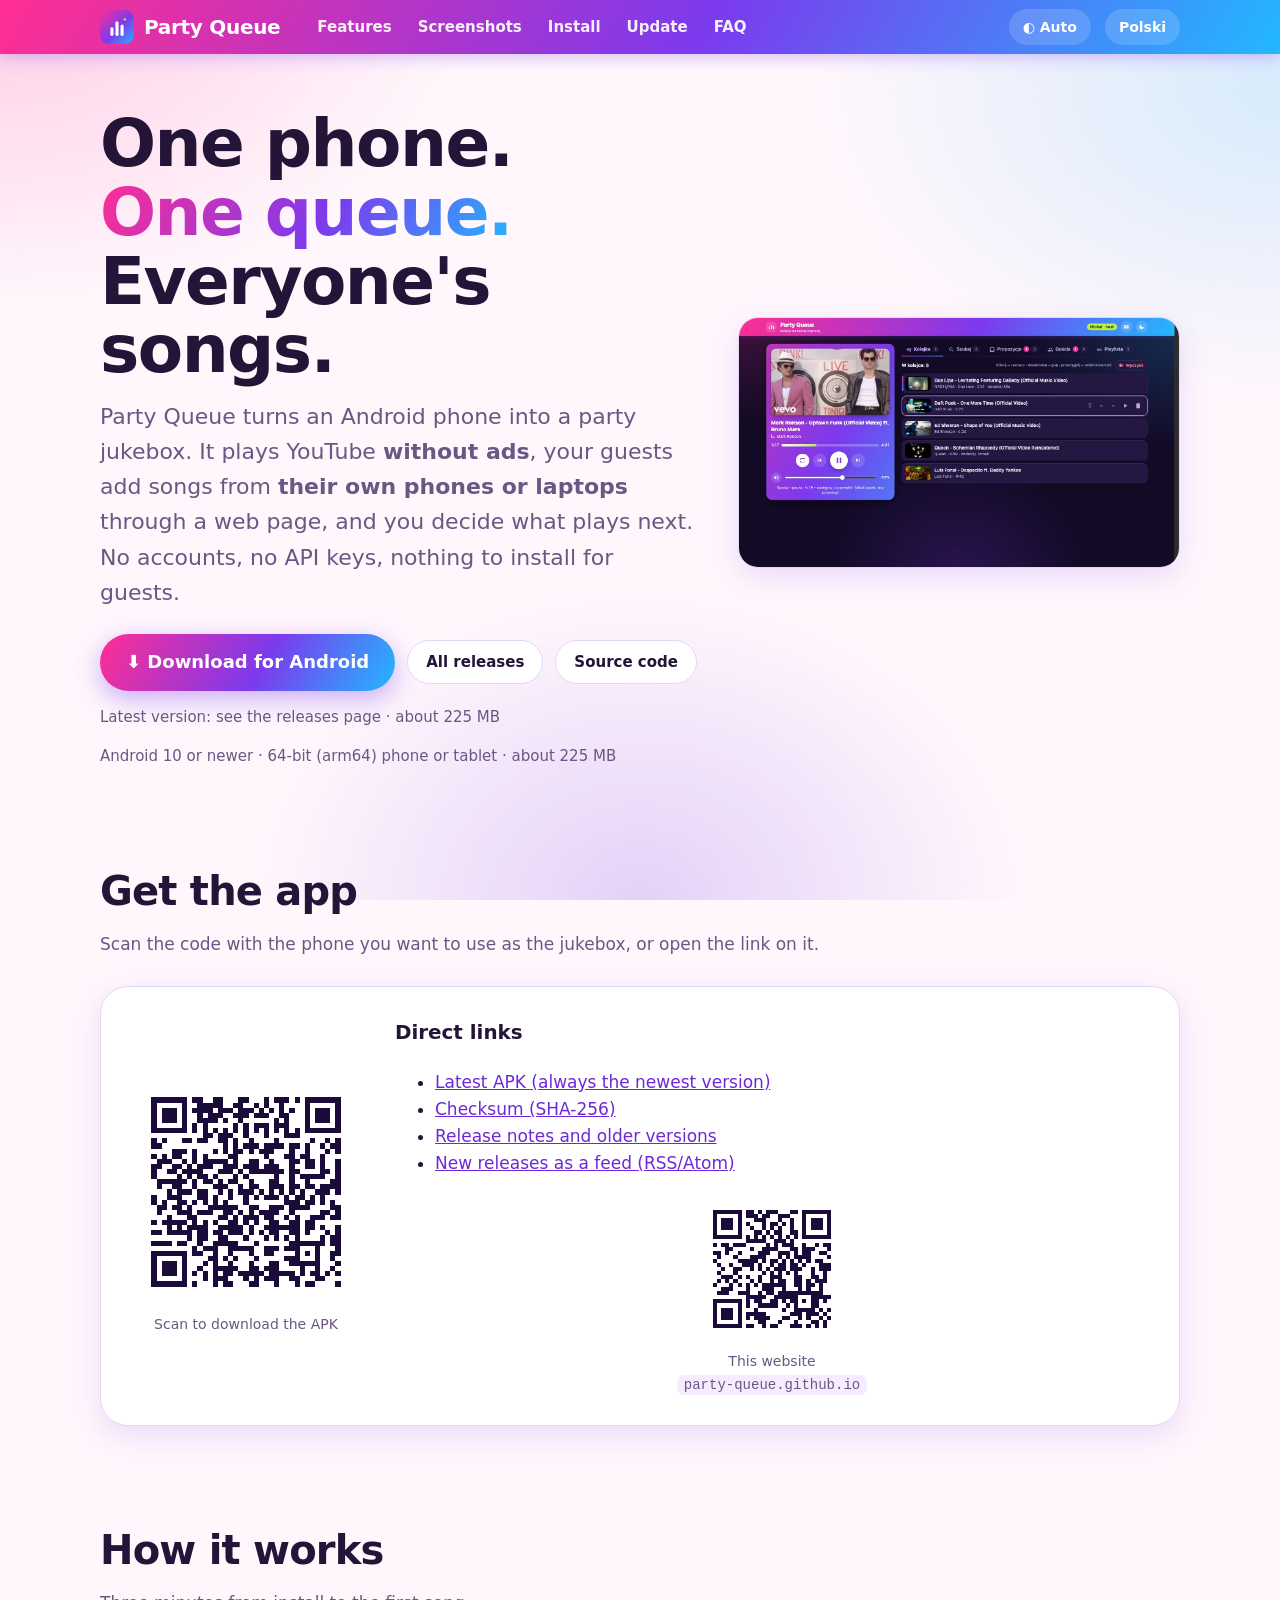
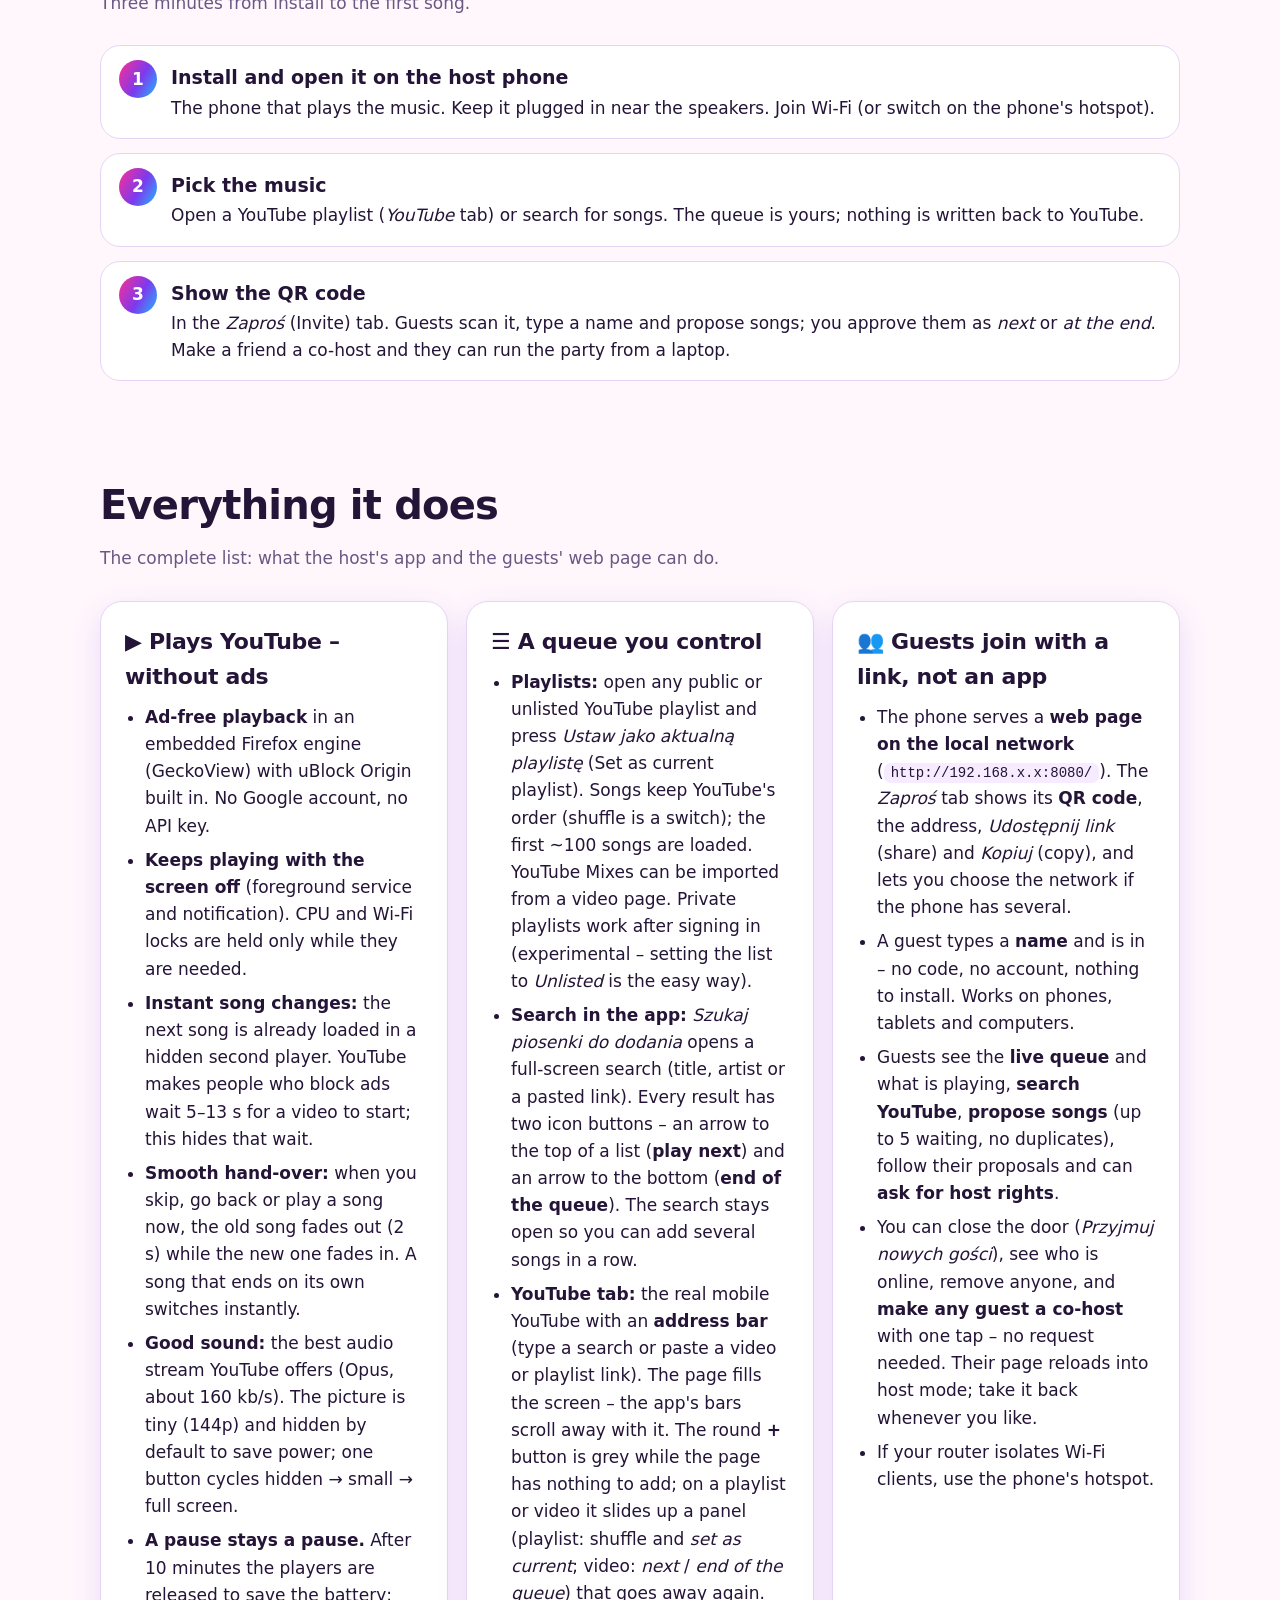
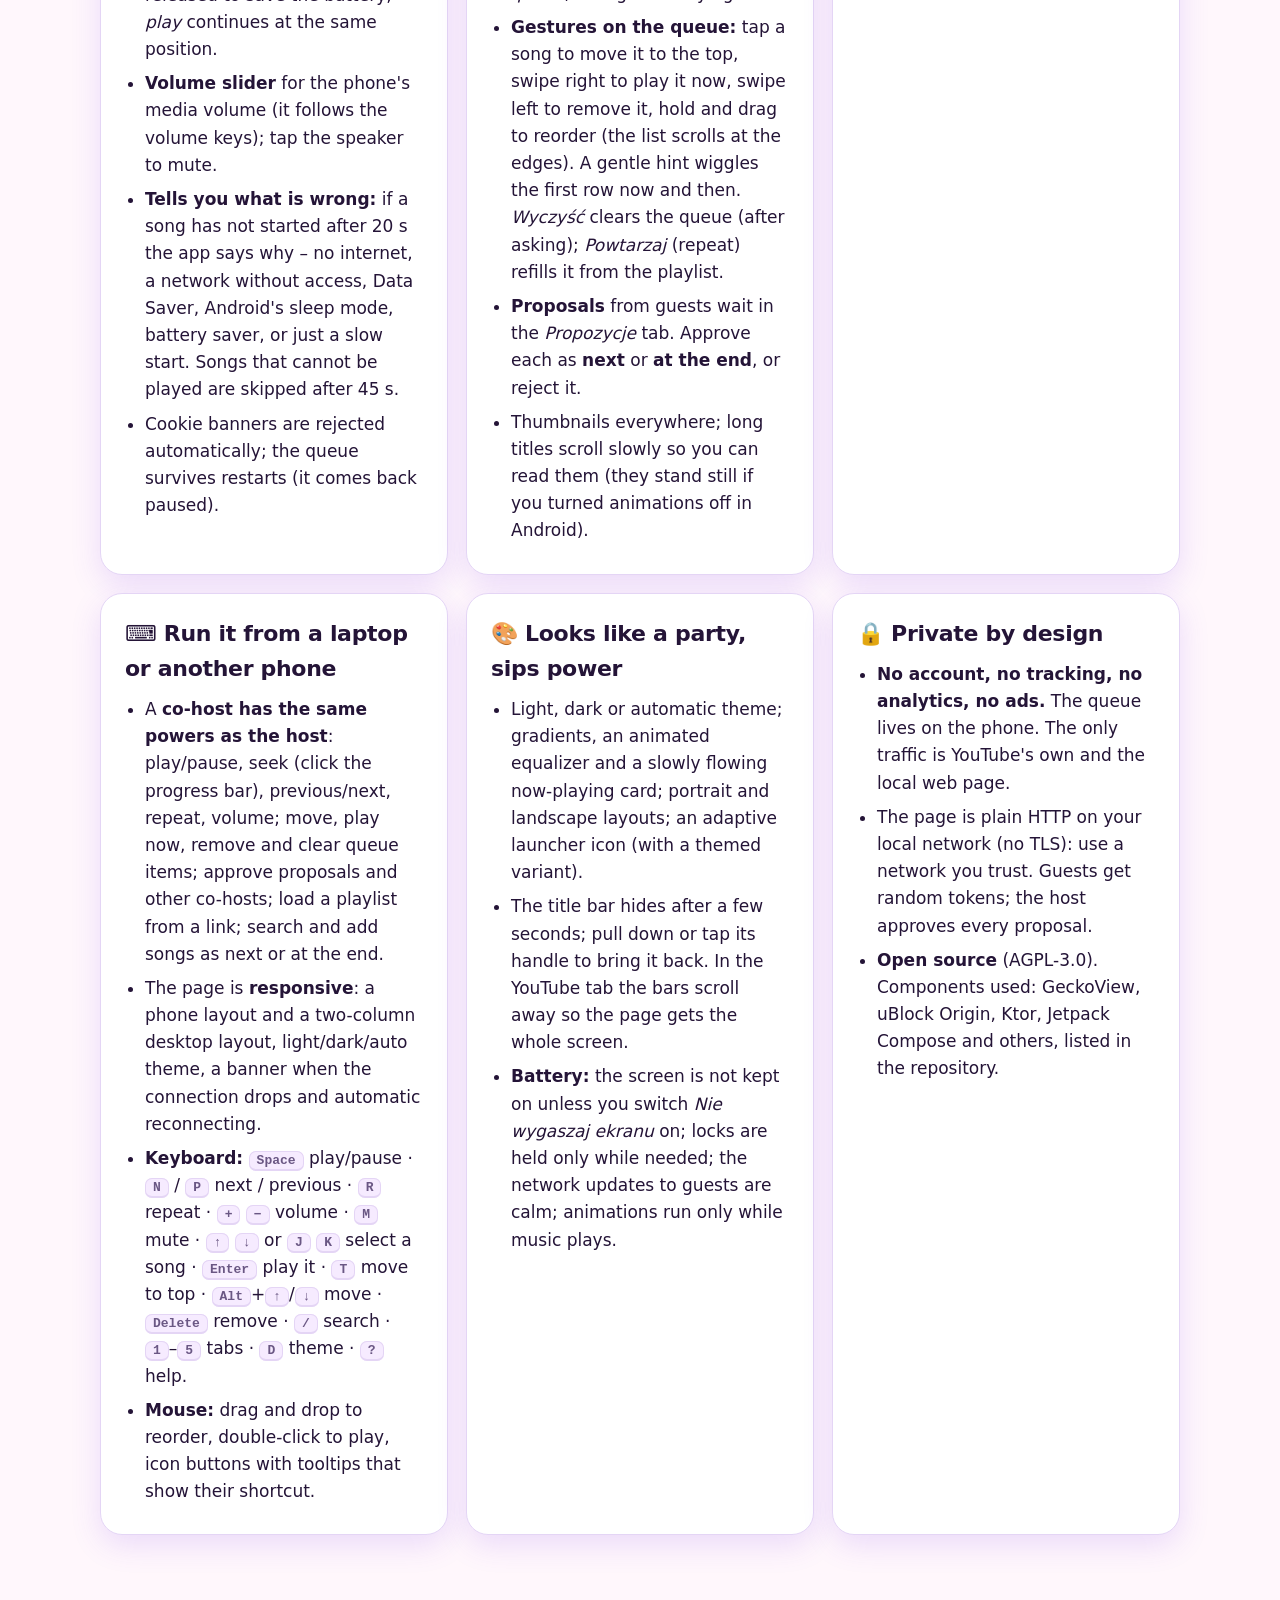
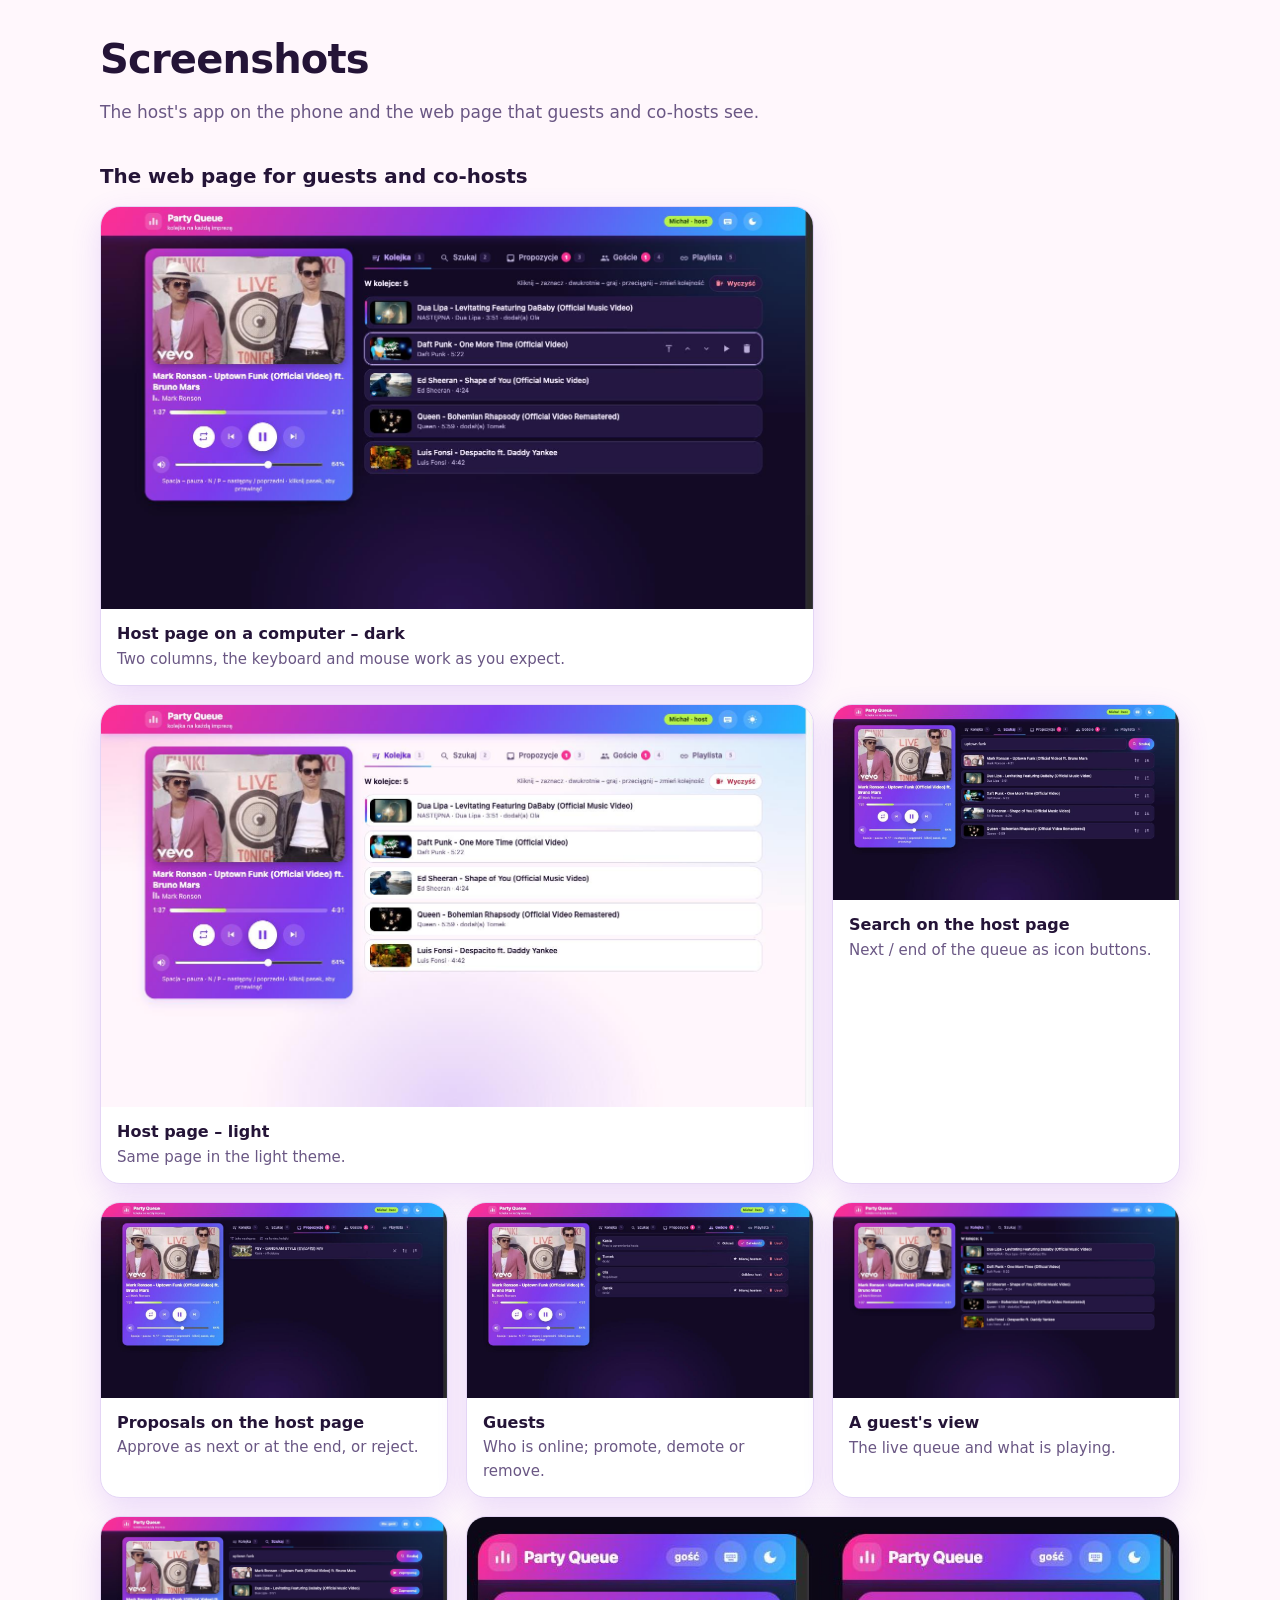
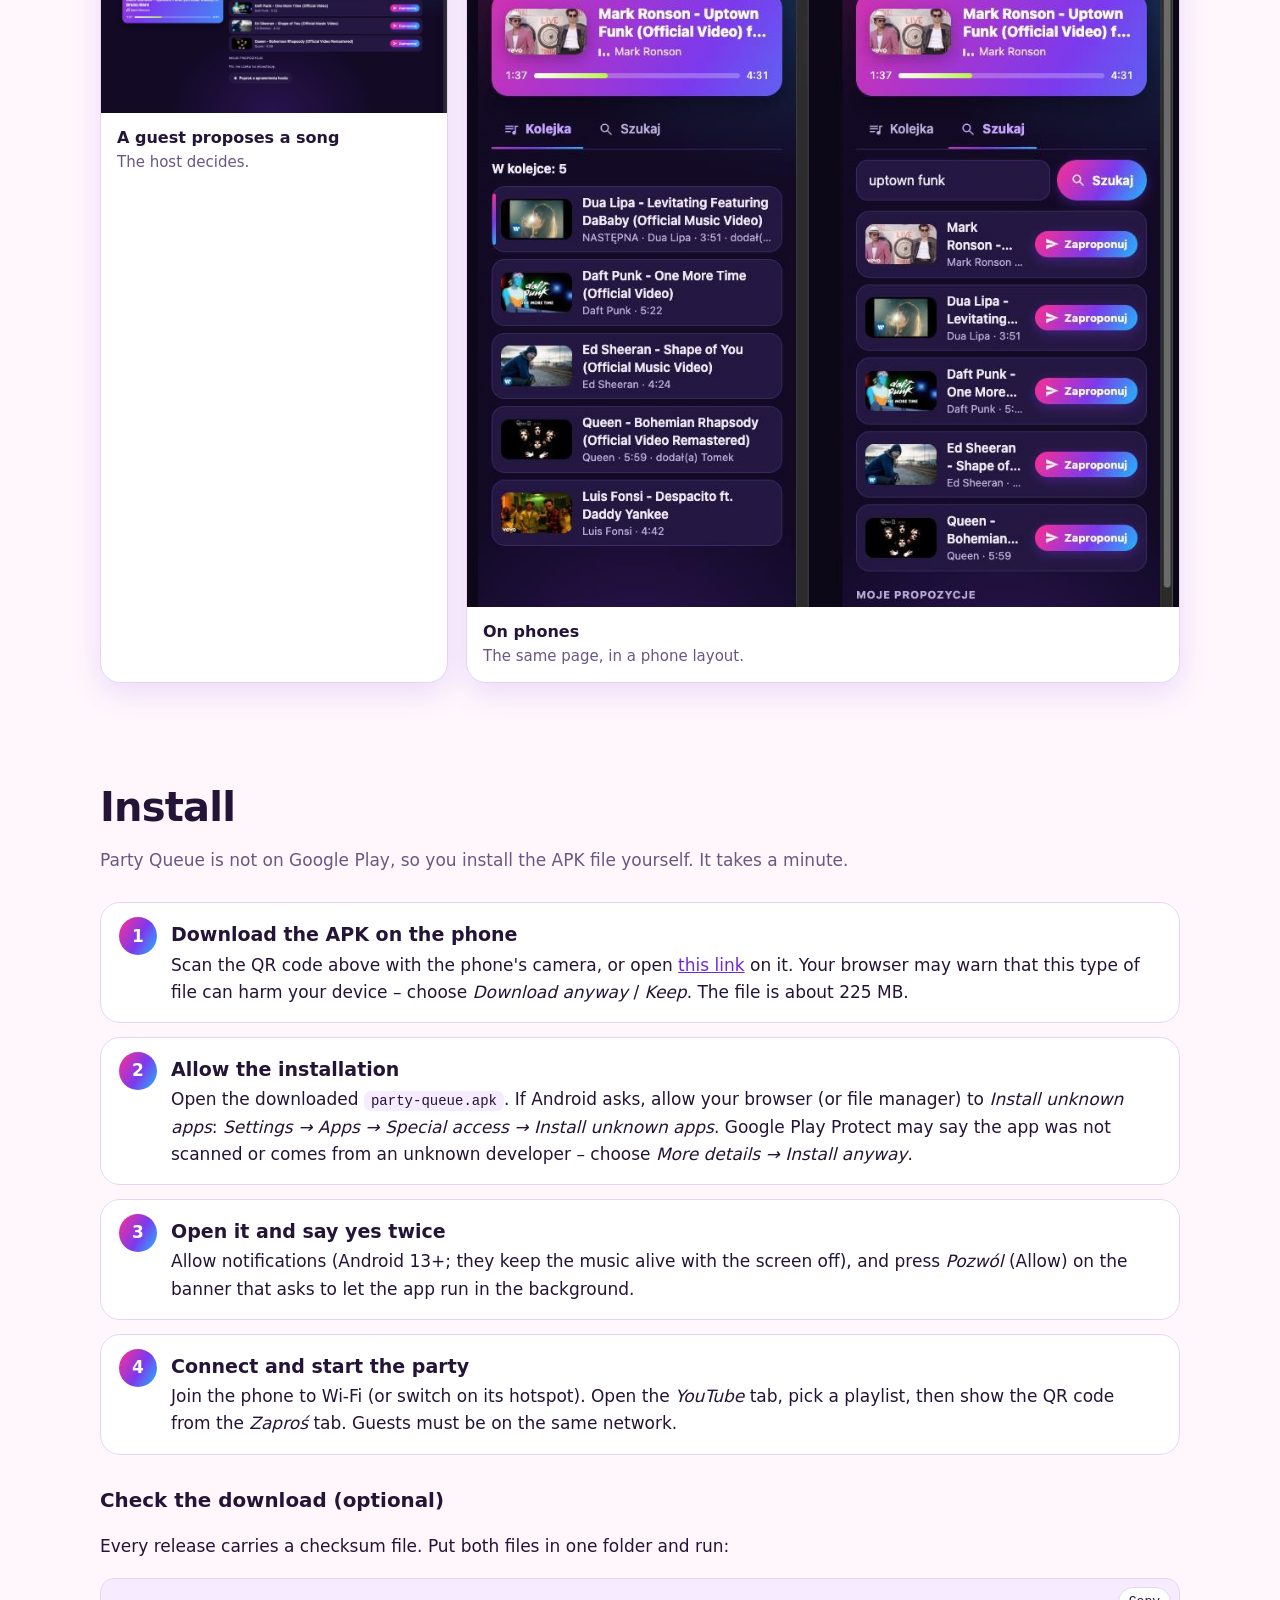
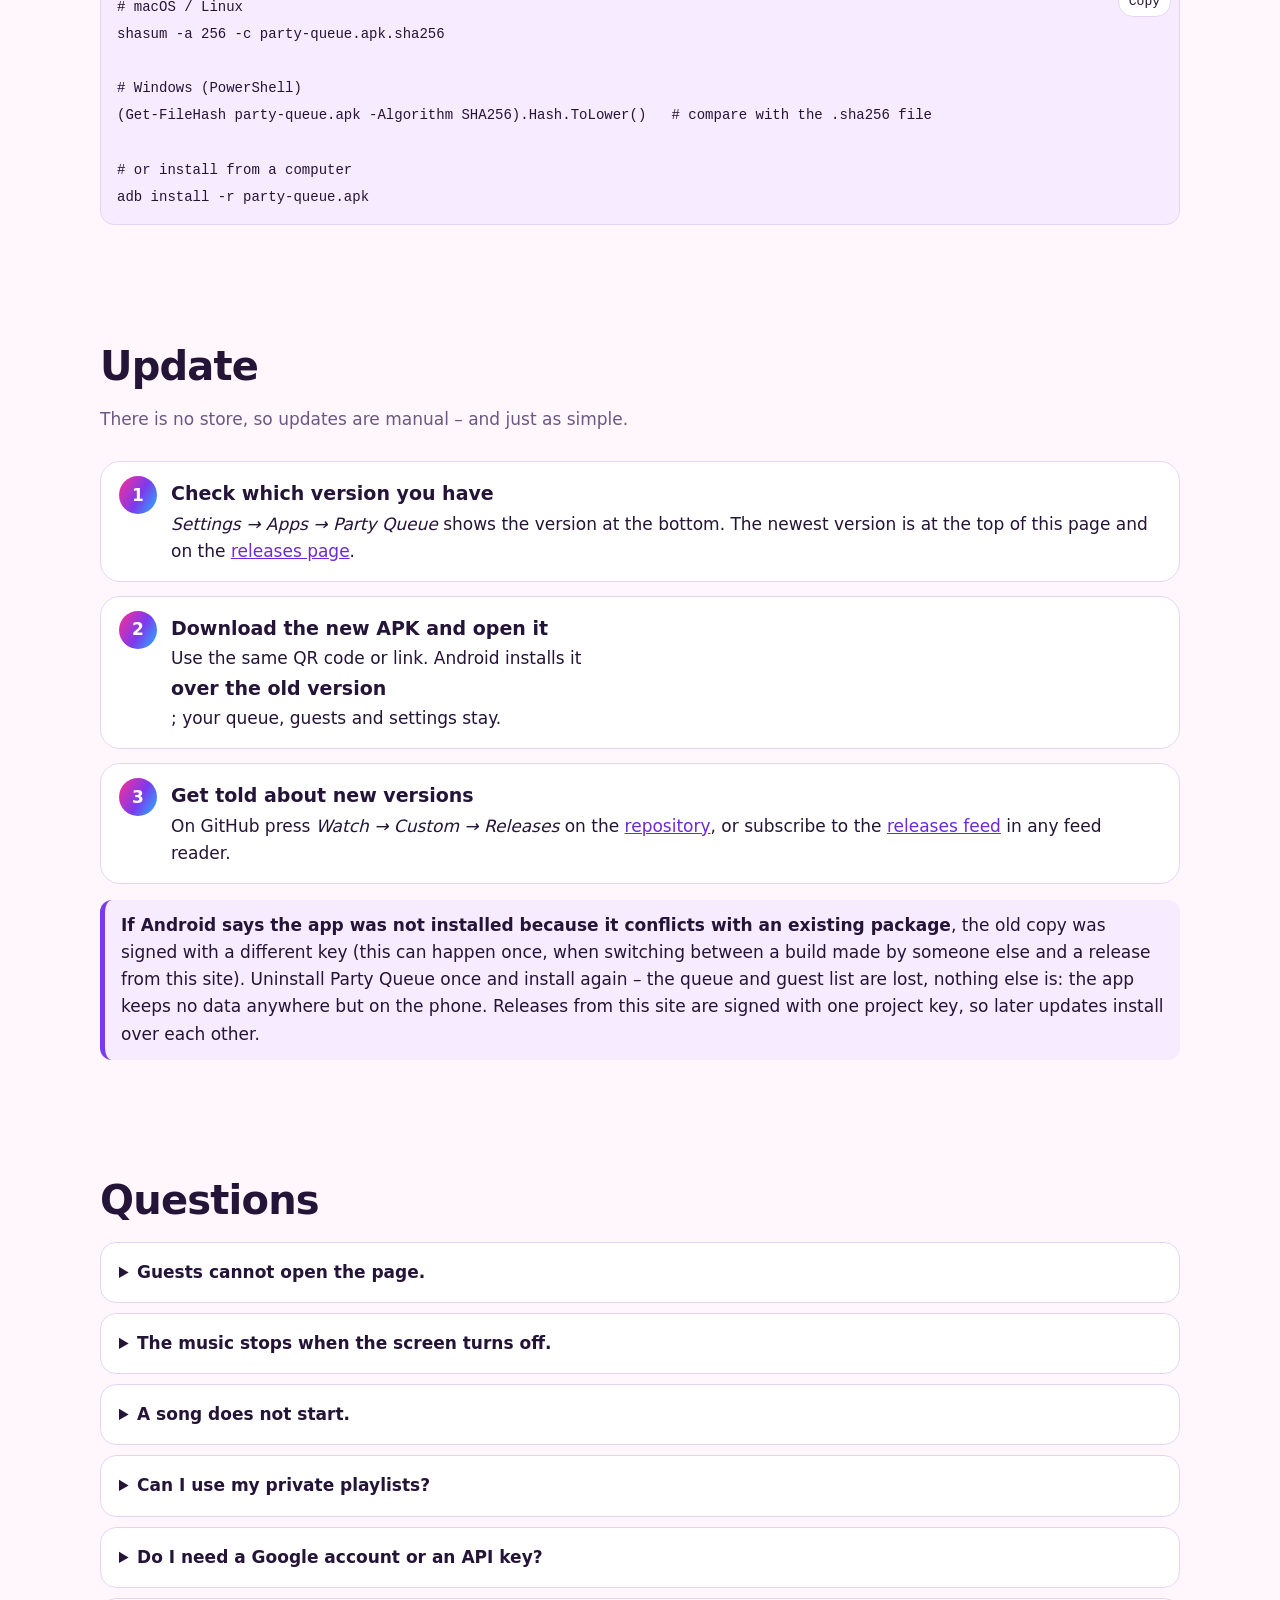
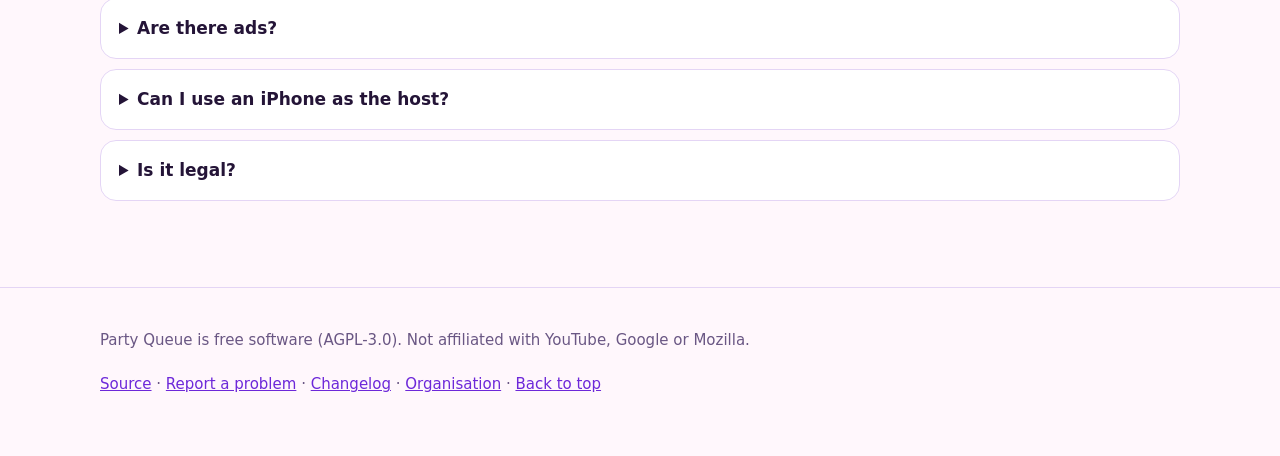
==== en/index.html @ 30164896 "Party Queue website (English and Polish)" ====
<!doctype html>
<html lang="en" data-theme="dark">
<head>
<meta charset="utf-8">
<meta name="viewport" content="width=device-width, initial-scale=1">
<title>Party Queue – a party jukebox for Android: YouTube without ads, guests add the songs</title>
<meta name="description" content="Party Queue turns an Android phone into a party jukebox: ad-free YouTube, a queue everyone can add songs to from their own phone or laptop through a web page, no accounts. Free and open source.">
<meta name="theme-color" content="#7c3aed">
<link rel="icon" type="image/svg+xml" href="../assets/img/icon.svg">
<link rel="alternate" hreflang="en" href="https://party-queue.github.io/en/">
<link rel="alternate" hreflang="pl" href="https://party-queue.github.io/pl/">
<link rel="alternate" hreflang="x-default" href="https://party-queue.github.io/">
<link rel="canonical" href="https://party-queue.github.io/en/">
<meta property="og:type" content="website">
<meta property="og:title" content="Party Queue – a party jukebox for Android: YouTube without ads, guests add the songs">
<meta property="og:description" content="Party Queue turns an Android phone into a party jukebox: ad-free YouTube, a queue everyone can add songs to from their own phone or laptop through a web page, no accounts. Free and open source.">
<meta property="og:url" content="https://party-queue.github.io/en/">
<meta property="og:locale" content="en_GB">
<meta property="og:image" content="https://party-queue.github.io/assets/img/screens/web-queue-dark.jpg">
<meta name="twitter:card" content="summary_large_image">
<link rel="stylesheet" href="../assets/style.css">
</head>
<body>
<header class="top"><div class="wrap">
  <a class="brand" href="#top"><img src="../assets/img/icon.svg" alt="" width="34" height="34">Party Queue</a>
  <nav class="main" aria-label="Menu"><a href="#features">Features</a><a href="#screens">Screenshots</a><a href="#install">Install</a><a href="#update">Update</a><a href="#faq">FAQ</a></nav>
  <span class="sp"></span>
  <button class="pillbtn" id="themeBtn" type="button" data-auto="Auto" data-light="Light" data-dark="Dark"><span aria-hidden="true">◐</span><span class="lb"> Auto</span></button>
  <a class="pillbtn" href="../pl/" hreflang="pl" lang="pl" data-lang="pl">Polski</a>
</div></header>

<main id="top">
<section class="hero"><div class="wrap grid">
  <div>
    <h1>One phone.<br><span>One queue.</span><br>Everyone's songs.</h1>
    <p class="lead">Party Queue turns an Android phone into a party jukebox. It plays YouTube <b>without ads</b>, your guests add songs from <b>their own phones or laptops</b> through a web page, and you decide what plays next. No accounts, no API keys, nothing to install for guests.</p>
    <div class="cta">
      <a class="btn primary" href="https://github.com/party-queue/party-queue/releases/latest/download/party-queue.apk">⬇ Download for Android</a>
      <a class="btn small" href="https://github.com/party-queue/party-queue/releases">All releases</a>
      <a class="btn small" href="https://github.com/party-queue/party-queue">Source code</a>
    </div>
    <p class="meta" data-latest="Latest version: {v} · {date} · {mb} MB">Latest version: see the releases page · about 225 MB</p>
    <p class="meta">Android 10 or newer · 64-bit (arm64) phone or tablet · about 225 MB</p>
  </div>
  <div><img class="shot-hero" src="../assets/img/screens/web-queue-dark.jpg" alt="Party Queue" width="1440" height="813"></div>
</div></section>

<section id="download"><div class="wrap">
  <h2>Get the app</h2><p class="sub">Scan the code with the phone you want to use as the jukebox, or open the link on it.</p>
  <div class="dl">
    <div class="qr-main"><figure><img class="qr" src="../assets/img/qr-download.svg" alt="QR code: https://github.com/party-queue/party-queue/releases/latest/download/party-queue.apk" width="230" height="230"><figcaption>Scan to download the APK</figcaption></figure></div>
    <div>
      <h3 style="margin-top:0">Direct links</h3>
      <ul><li><a href="https://github.com/party-queue/party-queue/releases/latest/download/party-queue.apk">Latest APK (always the newest version)</a></li><li><a href="https://github.com/party-queue/party-queue/releases/latest/download/party-queue.apk.sha256">Checksum (SHA-256)</a></li><li><a href="https://github.com/party-queue/party-queue/releases">Release notes and older versions</a></li><li><a href="https://github.com/party-queue/party-queue/releases.atom">New releases as a feed (RSS/Atom)</a></li></ul>
      <div class="qrs"><figure><img src="../assets/img/qr-site.svg" alt="QR code: https://party-queue.github.io/" width="150" height="150"><figcaption>This website<br><code>party-queue.github.io</code></figcaption></figure></div>
    </div>
  </div>
</div></section>

<section id="how"><div class="wrap"><h2>How it works</h2><p class="sub">Three minutes from install to the first song.</p><ol class="steps"><li><b>Install and open it on the host phone</b>The phone that plays the music. Keep it plugged in near the speakers. Join Wi-Fi (or switch on the phone's hotspot).</li><li><b>Pick the music</b>Open a YouTube playlist (<i>YouTube</i> tab) or search for songs. The queue is yours; nothing is written back to YouTube.</li><li><b>Show the QR code</b>In the <i>Zaproś</i> (Invite) tab. Guests scan it, type a name and propose songs; you approve them as <i>next</i> or <i>at the end</i>. Make a friend a co-host and they can run the party from a laptop.</li></ol></div></section>

<section id="features"><div class="wrap"><h2>Everything it does</h2><p class="sub">The complete list: what the host's app and the guests' web page can do.</p><div class="cards"><div class="card"><h3>▶ Plays YouTube – without ads</h3><ul><li><b>Ad-free playback</b> in an embedded Firefox engine (GeckoView) with uBlock Origin built in. No Google account, no API key.</li><li><b>Keeps playing with the screen off</b> (foreground service and notification). CPU and Wi-Fi locks are held only while they are needed.</li><li><b>Instant song changes:</b> the next song is already loaded in a hidden second player. YouTube makes people who block ads wait 5–13 s for a video to start; this hides that wait.</li><li><b>Smooth hand-over:</b> when you skip, go back or play a song now, the old song fades out (2 s) while the new one fades in. A song that ends on its own switches instantly.</li><li><b>Good sound:</b> the best audio stream YouTube offers (Opus, about 160 kb/s). The picture is tiny (144p) and hidden by default to save power; one button cycles hidden → small → full screen.</li><li><b>A pause stays a pause.</b> After 10 minutes the players are released to save the battery; <i>play</i> continues at the same position.</li><li><b>Volume slider</b> for the phone's media volume (it follows the volume keys); tap the speaker to mute.</li><li><b>Tells you what is wrong:</b> if a song has not started after 20 s the app says why – no internet, a network without access, Data Saver, Android's sleep mode, battery saver, or just a slow start. Songs that cannot be played are skipped after 45 s.</li><li>Cookie banners are rejected automatically; the queue survives restarts (it comes back paused).</li></ul></div><div class="card"><h3>☰ A queue you control</h3><ul><li><b>Playlists:</b> open any public or unlisted YouTube playlist and press <i>Ustaw jako aktualną playlistę</i> (Set as current playlist). Songs keep YouTube's order (shuffle is a switch); the first ~100 songs are loaded. YouTube Mixes can be imported from a video page. Private playlists work after signing in (experimental – setting the list to <i>Unlisted</i> is the easy way).</li><li><b>Search in the app:</b> <i>Szukaj piosenki do dodania</i> opens a full-screen search (title, artist or a pasted link). Every result has two icon buttons – an arrow to the top of a list (<b>play next</b>) and an arrow to the bottom (<b>end of the queue</b>). The search stays open so you can add several songs in a row.</li><li><b>YouTube tab:</b> the real mobile YouTube with an <b>address bar</b> (type a search or paste a video or playlist link). The page fills the screen – the app's bars scroll away with it. The round <b>+</b> button is grey while the page has nothing to add; on a playlist or video it slides up a panel (playlist: shuffle and <i>set as current</i>; video: <i>next</i> / <i>end of the queue</i>) that goes away again.</li><li><b>Gestures on the queue:</b> tap a song to move it to the top, swipe right to play it now, swipe left to remove it, hold and drag to reorder (the list scrolls at the edges). A gentle hint wiggles the first row now and then. <i>Wyczyść</i> clears the queue (after asking); <i>Powtarzaj</i> (repeat) refills it from the playlist.</li><li><b>Proposals</b> from guests wait in the <i>Propozycje</i> tab. Approve each as <b>next</b> or <b>at the end</b>, or reject it.</li><li>Thumbnails everywhere; long titles scroll slowly so you can read them (they stand still if you turned animations off in Android).</li></ul></div><div class="card"><h3>👥 Guests join with a link, not an app</h3><ul><li>The phone serves a <b>web page on the local network</b> (<code>http://192.168.x.x:8080/</code>). The <i>Zaproś</i> tab shows its <b>QR code</b>, the address, <i>Udostępnij link</i> (share) and <i>Kopiuj</i> (copy), and lets you choose the network if the phone has several.</li><li>A guest types a <b>name</b> and is in – no code, no account, nothing to install. Works on phones, tablets and computers.</li><li>Guests see the <b>live queue</b> and what is playing, <b>search YouTube</b>, <b>propose songs</b> (up to 5 waiting, no duplicates), follow their proposals and can <b>ask for host rights</b>.</li><li>You can close the door (<i>Przyjmuj nowych gości</i>), see who is online, remove anyone, and <b>make any guest a co-host</b> with one tap – no request needed. Their page reloads into host mode; take it back whenever you like.</li><li>If your router isolates Wi-Fi clients, use the phone's hotspot.</li></ul></div><div class="card"><h3>⌨ Run it from a laptop or another phone</h3><ul><li>A <b>co-host has the same powers as the host</b>: play/pause, seek (click the progress bar), previous/next, repeat, volume; move, play now, remove and clear queue items; approve proposals and other co-hosts; load a playlist from a link; search and add songs as next or at the end.</li><li>The page is <b>responsive</b>: a phone layout and a two-column desktop layout, light/dark/auto theme, a banner when the connection drops and automatic reconnecting.</li><li><b>Keyboard:</b> <kbd>Space</kbd> play/pause · <kbd>N</kbd> / <kbd>P</kbd> next / previous · <kbd>R</kbd> repeat · <kbd>+</kbd> <kbd>−</kbd> volume · <kbd>M</kbd> mute · <kbd>↑</kbd> <kbd>↓</kbd> or <kbd>J</kbd> <kbd>K</kbd> select a song · <kbd>Enter</kbd> play it · <kbd>T</kbd> move to top · <kbd>Alt</kbd>+<kbd>↑</kbd>/<kbd>↓</kbd> move · <kbd>Delete</kbd> remove · <kbd>/</kbd> search · <kbd>1</kbd>–<kbd>5</kbd> tabs · <kbd>D</kbd> theme · <kbd>?</kbd> help.</li><li><b>Mouse:</b> drag and drop to reorder, double-click to play, icon buttons with tooltips that show their shortcut.</li></ul></div><div class="card"><h3>🎨 Looks like a party, sips power</h3><ul><li>Light, dark or automatic theme; gradients, an animated equalizer and a slowly flowing now-playing card; portrait and landscape layouts; an adaptive launcher icon (with a themed variant).</li><li>The title bar hides after a few seconds; pull down or tap its handle to bring it back. In the YouTube tab the bars scroll away so the page gets the whole screen.</li><li><b>Battery:</b> the screen is not kept on unless you switch <i>Nie wygaszaj ekranu</i> on; locks are held only while needed; the network updates to guests are calm; animations run only while music plays.</li></ul></div><div class="card"><h3>🔒 Private by design</h3><ul><li><b>No account, no tracking, no analytics, no ads.</b> The queue lives on the phone. The only traffic is YouTube's own and the local web page.</li><li>The page is plain HTTP on your local network (no TLS): use a network you trust. Guests get random tokens; the host approves every proposal.</li><li><b>Open source</b> (AGPL-3.0). Components used: GeckoView, uBlock Origin, Ktor, Jetpack Compose and others, listed in the repository.</li></ul></div></div></div></section>

<section id="screens"><div class="wrap"><h2>Screenshots</h2><p class="sub">The host's app on the phone and the web page that guests and co-hosts see.</p><h3 style="margin:34px 0 14px">The web page for guests and co-hosts</h3><div class="gallery"><figure class="wide"><a href="../assets/img/screens/web-queue-dark.jpg"><img loading="lazy" src="../assets/img/screens/web-queue-dark.jpg" alt="Host page on a computer – dark"></a><figcaption><b>Host page on a computer – dark</b>Two columns, the keyboard and mouse work as you expect.</figcaption></figure><figure class="wide"><a href="../assets/img/screens/web-queue-light.jpg"><img loading="lazy" src="../assets/img/screens/web-queue-light.jpg" alt="Host page – light"></a><figcaption><b>Host page – light</b>Same page in the light theme.</figcaption></figure><figure class=""><a href="../assets/img/screens/web-search.jpg"><img loading="lazy" src="../assets/img/screens/web-search.jpg" alt="Search on the host page"></a><figcaption><b>Search on the host page</b>Next / end of the queue as icon buttons.</figcaption></figure><figure class=""><a href="../assets/img/screens/web-proposals.jpg"><img loading="lazy" src="../assets/img/screens/web-proposals.jpg" alt="Proposals on the host page"></a><figcaption><b>Proposals on the host page</b>Approve as next or at the end, or reject.</figcaption></figure><figure class=""><a href="../assets/img/screens/web-guests.jpg"><img loading="lazy" src="../assets/img/screens/web-guests.jpg" alt="Guests"></a><figcaption><b>Guests</b>Who is online; promote, demote or remove.</figcaption></figure><figure class=""><a href="../assets/img/screens/web-guest-queue.jpg"><img loading="lazy" src="../assets/img/screens/web-guest-queue.jpg" alt="A guest&#x27;s view"></a><figcaption><b>A guest&#x27;s view</b>The live queue and what is playing.</figcaption></figure><figure class=""><a href="../assets/img/screens/web-guest-search.jpg"><img loading="lazy" src="../assets/img/screens/web-guest-search.jpg" alt="A guest proposes a song"></a><figcaption><b>A guest proposes a song</b>The host decides.</figcaption></figure><figure class="wide"><a href="../assets/img/screens/web-mobile.jpg"><img loading="lazy" src="../assets/img/screens/web-mobile.jpg" alt="On phones"></a><figcaption><b>On phones</b>The same page, in a phone layout.</figcaption></figure></div></div></section>

<section id="install"><div class="wrap"><h2>Install</h2><p class="sub">Party Queue is not on Google Play, so you install the APK file yourself. It takes a minute.</p><ol class="steps"><li><b>Download the APK on the phone</b>Scan the QR code above with the phone's camera, or open <a href="https://github.com/party-queue/party-queue/releases/latest/download/party-queue.apk">this link</a> on it. Your browser may warn that this type of file can harm your device – choose <i>Download anyway</i> / <i>Keep</i>. The file is about 225 MB.</li><li><b>Allow the installation</b>Open the downloaded <code>party-queue.apk</code>. If Android asks, allow your browser (or file manager) to <i>Install unknown apps</i>: <i>Settings → Apps → Special access → Install unknown apps</i>. Google Play Protect may say the app was not scanned or comes from an unknown developer – choose <i>More details → Install anyway</i>.</li><li><b>Open it and say yes twice</b>Allow notifications (Android 13+; they keep the music alive with the screen off), and press <i>Pozwól</i> (Allow) on the banner that asks to let the app run in the background.</li><li><b>Connect and start the party</b>Join the phone to Wi-Fi (or switch on its hotspot). Open the <i>YouTube</i> tab, pick a playlist, then show the QR code from the <i>Zaproś</i> tab. Guests must be on the same network.</li></ol>
  <h3 style="margin:30px 0 8px">Check the download (optional)</h3><p>Every release carries a checksum file. Put both files in one folder and run:</p><pre><code># macOS / Linux
shasum -a 256 -c party-queue.apk.sha256

# Windows (PowerShell)
(Get-FileHash party-queue.apk -Algorithm SHA256).Hash.ToLower()   # compare with the .sha256 file

# or install from a computer
adb install -r party-queue.apk</code></pre>
</div></section>

<section id="update"><div class="wrap"><h2>Update</h2><p class="sub">There is no store, so updates are manual – and just as simple.</p><ol class="steps"><li><b>Check which version you have</b><i>Settings → Apps → Party Queue</i> shows the version at the bottom. The newest version is at the top of this page and on the <a href="https://github.com/party-queue/party-queue/releases">releases page</a>.</li><li><b>Download the new APK and open it</b>Use the same QR code or link. Android installs it <b>over the old version</b>; your queue, guests and settings stay.</li><li><b>Get told about new versions</b>On GitHub press <i>Watch → Custom → Releases</i> on the <a href="https://github.com/party-queue/party-queue">repository</a>, or subscribe to the <a href="https://github.com/party-queue/party-queue/releases.atom">releases feed</a> in any feed reader.</li></ol><div class="note"><b>If Android says the app was not installed because it conflicts with an existing package</b>, the old copy was signed with a different key (this can happen once, when switching between a build made by someone else and a release from this site). Uninstall Party Queue once and install again – the queue and guest list are lost, nothing else is: the app keeps no data anywhere but on the phone. Releases from this site are signed with one project key, so later updates install over each other.</div></div></section>

<section id="faq"><div class="wrap"><h2>Questions</h2><details><summary>Guests cannot open the page.</summary><p>Check that they are on the same Wi-Fi as the host phone, and use the address shown in the <i>Zaproś</i> tab – the phone's address can change after it reconnects. Some routers and guest networks isolate devices from each other; switch on the host phone's hotspot and join it instead.</p></details><details><summary>The music stops when the screen turns off.</summary><p>Allow notifications and press <i>Pozwól</i> on the banner (battery optimisation off for the app). On some phones also set the app to <i>Unrestricted</i> battery use in the system settings.</p></details><details><summary>A song does not start.</summary><p>Wait 20 seconds: the app then shows why under the player (no internet, Data Saver, sleep mode…). YouTube itself sometimes delays the start of a video; songs that cannot be played are skipped after 45 seconds.</p></details><details><summary>Can I use my private playlists?</summary><p>Public and unlisted playlists work without signing in. For a private one, sign in on the <i>YouTube</i> tab (experimental) – or set the playlist to <i>Unlisted</i> on YouTube, which is the easiest way.</p></details><details><summary>Do I need a Google account or an API key?</summary><p>No. The app reads the same public pages a browser does.</p></details><details><summary>Are there ads?</summary><p>No, uBlock Origin is built in. If one ever slips through, please report it on GitHub.</p></details><details><summary>Can I use an iPhone as the host?</summary><p>No – the host must be an Android phone (Android 10+, 64-bit). Guests can use any phone, tablet or computer with a browser.</p></details><details><summary>Is it legal?</summary><p>It is not affiliated with YouTube, Google or Mozilla. Using it may conflict with YouTube's Terms of Service; use it at your own risk and for private events.</p></details></div></section>
</main>

<footer><div class="wrap"><div>Party Queue is free software (AGPL-3.0). Not affiliated with YouTube, Google or Mozilla.</div><div><a href="https://github.com/party-queue/party-queue">Source</a> · <a href="https://github.com/party-queue/party-queue/issues">Report a problem</a> · <a href="https://github.com/party-queue/party-queue/blob/main/CHANGELOG.md">Changelog</a> · <a href="https://github.com/party-queue">Organisation</a> · <a href="#top">Back to top</a></div></div></footer>
<script src="../assets/site.js"></script>
</body>
</html>
---- assets/style.css ----
:root {
  --pink:#ff2e93; --violet:#7c3aed; --blue:#22b8ff; --lime:#b8f34a;
  --grad: linear-gradient(120deg, var(--pink), var(--violet) 55%, var(--blue));
  --bg:#130a26; --bg2:#1b1033; --card:#241741; --card2:#2b1b4b; --line:#3a2a62; --text:#f3ecff; --muted:#bcaedb;
  --accent:#c4a3ff; --shadow:0 10px 34px #0007;
}
:root[data-theme=light] {
  --bg:#fff7fc; --bg2:#fbf2ff; --card:#ffffff; --card2:#f6ebff; --line:#e4d5f5; --text:#241437; --muted:#6a5784;
  --accent:#6d28d9; --shadow:0 10px 30px #7c3aed26;
}
* { box-sizing: border-box; }
html { scroll-behavior: smooth; scroll-padding-top: 76px; color-scheme: dark; }
:root[data-theme=light] { color-scheme: light; }
body { margin:0; background:var(--bg); color:var(--text); font:17px/1.6 system-ui,-apple-system,"Segoe UI",Roboto,sans-serif; }
body::before { content:""; position:fixed; inset:0; z-index:-1; pointer-events:none;
  background: radial-gradient(60vmax 40vmax at 0% 0%, #ff2e9333, transparent 60%), radial-gradient(60vmax 40vmax at 100% 10%, #22b8ff2e, transparent 60%), radial-gradient(50vmax 40vmax at 50% 100%, #7c3aed33, transparent 60%); }
a { color:var(--accent); }
img { max-width:100%; height:auto; }
.wrap { max-width:1120px; margin:0 auto; padding:0 20px; }
:focus-visible { outline:3px solid var(--accent); outline-offset:3px; border-radius:6px; }

/* header */
header.top { position:sticky; top:0; z-index:30; background:var(--grad); color:#fff; box-shadow:0 2px 18px #7c3aed55; }
header.top .wrap { display:flex; align-items:center; gap:14px; padding-top:9px; padding-bottom:9px; }
.brand { white-space:nowrap; display:flex; align-items:center; gap:10px; color:#fff; text-decoration:none; font-weight:800; font-size:20px; letter-spacing:-.3px; }
.brand img { width:34px; height:34px; border-radius:9px; }
nav.main { display:flex; gap:4px; margin-left:12px; flex-wrap:wrap; }
nav.main a { color:#fff; text-decoration:none; padding:6px 11px; border-radius:99px; font-size:15px; font-weight:600; opacity:.92; }
nav.main a:hover { background:#ffffff2e; opacity:1; }
.sp { flex:1; }
.pillbtn { color:#fff; background:#ffffff26; border:0; border-radius:99px; padding:7px 14px; font:inherit; font-size:14px; font-weight:700; cursor:pointer; text-decoration:none; }
.pillbtn:hover { background:#ffffff44; }
@media (max-width:860px) { nav.main { display:none; } }

/* hero */
.hero { padding:56px 0 30px; }
.hero .grid { display:grid; grid-template-columns:1.15fr .85fr; gap:40px; align-items:center; }
@media (max-width:860px) { .hero .grid { grid-template-columns:1fr; } }
.hero h1 { font-size:clamp(40px,6vw,66px); line-height:1.04; letter-spacing:-1.5px; margin:0 0 14px; }
.hero h1 span { background:var(--grad); -webkit-background-clip:text; background-clip:text; color:transparent; }
.hero p.lead { font-size:clamp(18px,2.2vw,22px); color:var(--muted); margin:0 0 24px; }
.cta { display:flex; flex-wrap:wrap; gap:12px; align-items:center; }
.btn { display:inline-flex; align-items:center; gap:10px; border-radius:99px; padding:14px 26px; font-weight:800; font-size:18px; text-decoration:none; border:1px solid var(--line); background:var(--card); color:var(--text); }
.btn.primary { border:0; color:#fff; background:var(--grad); box-shadow:0 8px 26px #7c3aed66; }
.btn.primary:hover { filter:brightness(1.08); transform:translateY(-1px); }
.btn.small { padding:9px 18px; font-size:15px; }
.meta { color:var(--muted); font-size:15px; margin-top:14px; }
.shot-hero { border-radius:20px; box-shadow:var(--shadow); border:1px solid var(--line); }

/* cards */
section { padding:46px 0; }
section > .wrap > h2 { font-size:clamp(28px,4vw,40px); letter-spacing:-.8px; margin:0 0 8px; }
section > .wrap > p.sub { color:var(--muted); margin:0 0 28px; max-width:760px; }
.cards { display:grid; grid-template-columns:repeat(auto-fit,minmax(320px,1fr)); gap:18px; }
.card { background:var(--card); border:1px solid var(--line); border-radius:22px; padding:22px 24px; box-shadow:var(--shadow); }
.card h3 { margin:0 0 10px; font-size:22px; letter-spacing:-.3px; }
.card ul { margin:0; padding-left:20px; }
.card li { margin:7px 0; }
.card li b { color:var(--text); }
kbd { font:600 13px ui-monospace,SFMono-Regular,Menlo,monospace; padding:1px 7px; border-radius:7px; border:1px solid var(--line); border-bottom-width:2px; background:var(--card2); color:var(--muted); white-space:nowrap; }
code { font:14px ui-monospace,SFMono-Regular,Menlo,monospace; background:var(--card2); padding:2px 7px; border-radius:7px; }
pre { background:var(--card2); border:1px solid var(--line); border-radius:14px; padding:14px 16px; overflow-x:auto; position:relative; }
pre code { background:none; padding:0; }
.copy { position:absolute; top:8px; right:8px; font:inherit; font-size:13px; padding:4px 10px; border-radius:99px; border:1px solid var(--line); background:var(--card); color:var(--text); cursor:pointer; }

/* download */
.dl { display:grid; grid-template-columns:auto 1fr; gap:34px; align-items:center; background:var(--card); border:1px solid var(--line); border-radius:28px; padding:30px; box-shadow:var(--shadow); }
@media (max-width:700px) { .dl { grid-template-columns:1fr; justify-items:center; text-align:center; } }
.dl .qr { width:230px; height:230px; border-radius:18px; background:#fff; padding:0; }
.dl .qrs { display:flex; gap:22px; flex-wrap:wrap; justify-content:center; }
.dl figure { margin:0; text-align:center; font-size:14px; color:var(--muted); }
.dl figure img { display:block; width:150px; height:150px; border-radius:14px; background:#fff; margin:0 auto 6px; }
.dl .qr-main figure img { width:230px; height:230px; }
.badge { display:inline-block; background:var(--grad); color:#fff; border-radius:99px; padding:3px 12px; font-weight:800; font-size:14px; }

/* steps */
ol.steps { counter-reset:s; list-style:none; padding:0; margin:0; display:grid; gap:14px; }
ol.steps > li { counter-increment:s; background:var(--card); border:1px solid var(--line); border-radius:20px; padding:16px 20px 16px 70px; position:relative; }
ol.steps > li::before { content:counter(s); position:absolute; left:18px; top:14px; width:38px; height:38px; border-radius:50%; background:var(--grad); color:#fff; display:grid; place-items:center; font-weight:800; }
ol.steps > li b { display:block; font-size:19px; margin-bottom:2px; }

/* gallery */
.gallery { display:grid; grid-template-columns:repeat(auto-fit,minmax(260px,1fr)); gap:18px; }
.gallery figure { margin:0; background:var(--card); border:1px solid var(--line); border-radius:20px; overflow:hidden; box-shadow:var(--shadow); }
.gallery figure.wide { grid-column:span 2; }
@media (max-width:640px) { .gallery figure.wide { grid-column:auto; } }
.gallery img { display:block; width:100%; }
.gallery figcaption { padding:12px 16px 14px; font-size:15px; color:var(--muted); }
.gallery figcaption b { color:var(--text); display:block; font-size:16px; }
.phones { display:grid; grid-template-columns:repeat(auto-fit,minmax(170px,1fr)); gap:14px; margin-bottom:18px; }
.phones figure { margin:0; background:var(--card); border:1px solid var(--line); border-radius:20px; overflow:hidden; box-shadow:var(--shadow); }
.phones img { display:block; width:100%; }
.phones figcaption { padding:10px 12px 12px; font-size:14px; color:var(--muted); }
.phones figcaption b { color:var(--text); display:block; }

details { background:var(--card); border:1px solid var(--line); border-radius:16px; padding:4px 18px; margin:10px 0; }
details summary { cursor:pointer; font-weight:700; padding:12px 0; }
details p { margin:0 0 14px; color:var(--muted); }
footer { padding:40px 0 60px; color:var(--muted); font-size:15px; border-top:1px solid var(--line); margin-top:30px; }
footer .wrap { display:flex; gap:20px; flex-wrap:wrap; justify-content:space-between; }
.note { background:var(--card2); border-left:5px solid var(--violet); border-radius:12px; padding:12px 16px; margin:16px 0; }
@media (prefers-reduced-motion:reduce) { * { transition:none !important; animation:none !important; scroll-behavior:auto !important; } }

@media (max-width:520px) { .pillbtn .lb { display:none; } header.top .wrap { gap:8px; } .brand { font-size:18px; } .hero { padding-top:34px; } .dl { padding:20px; } }
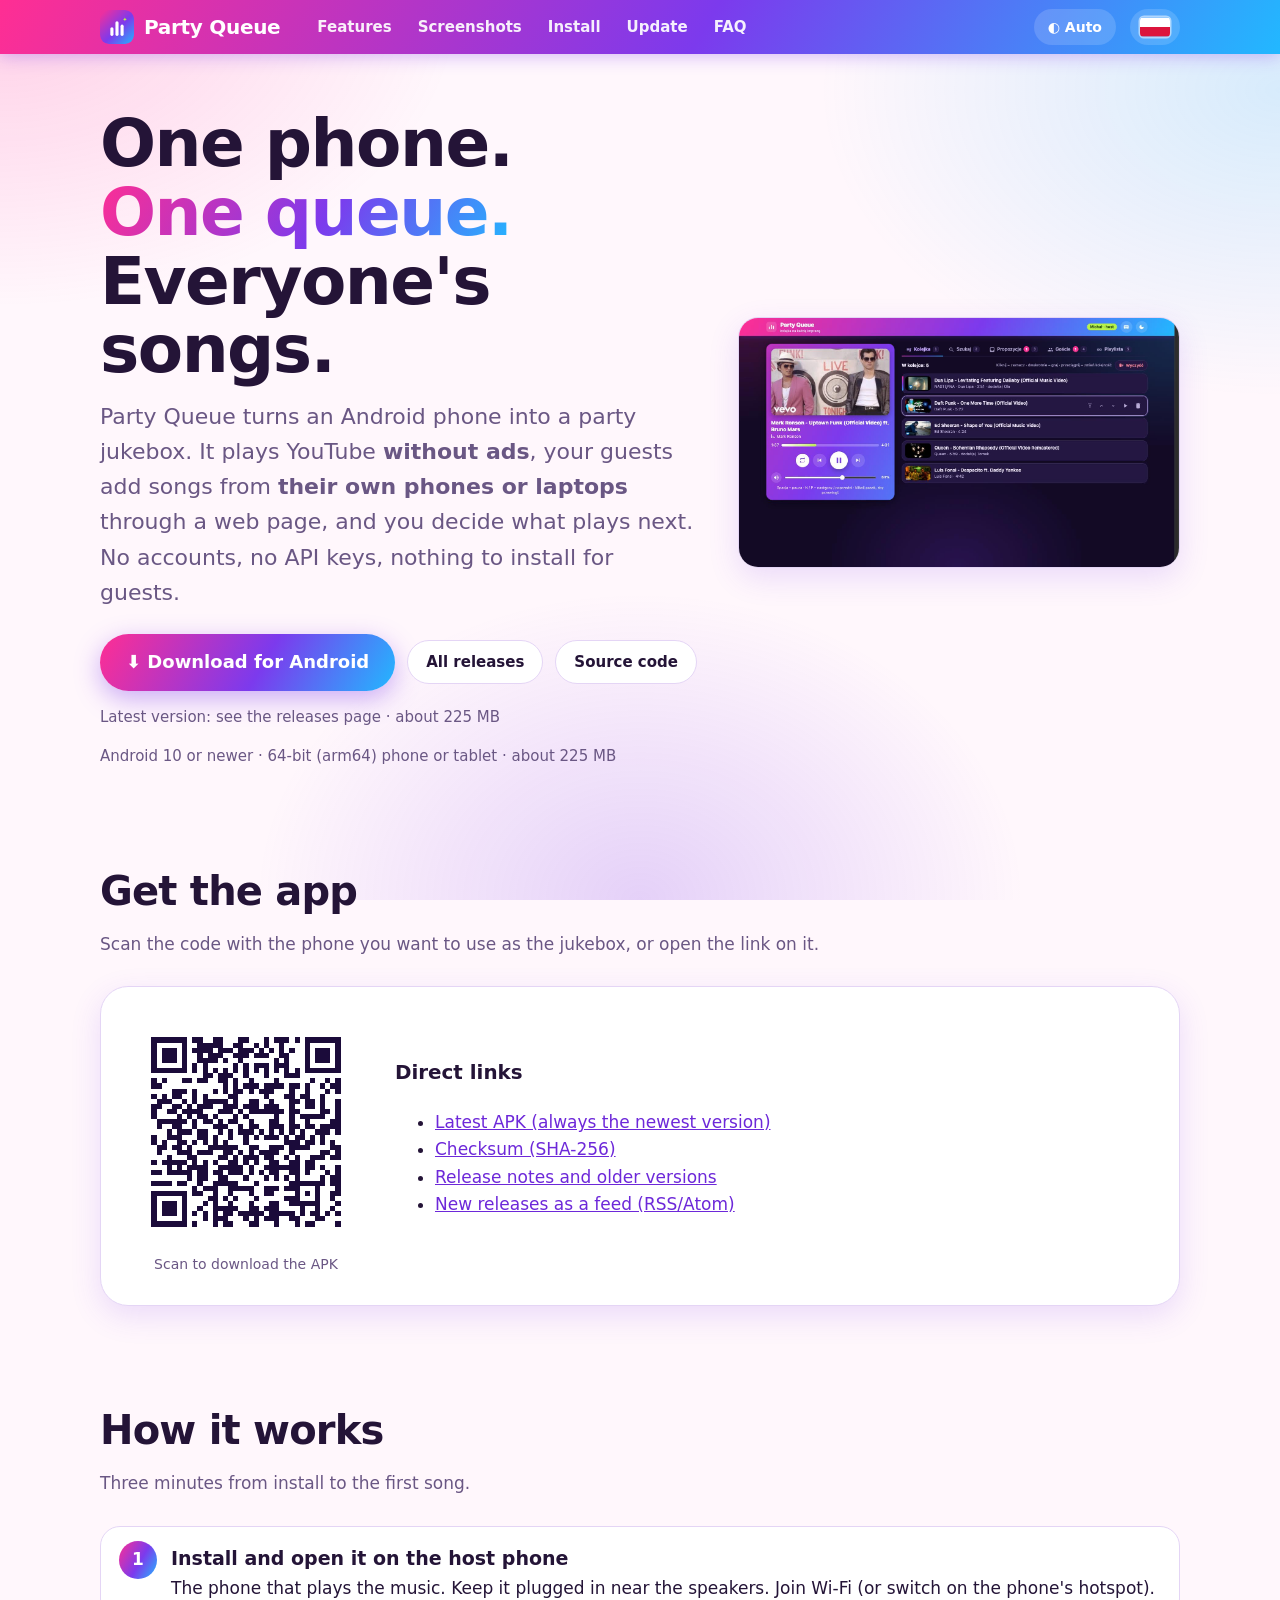
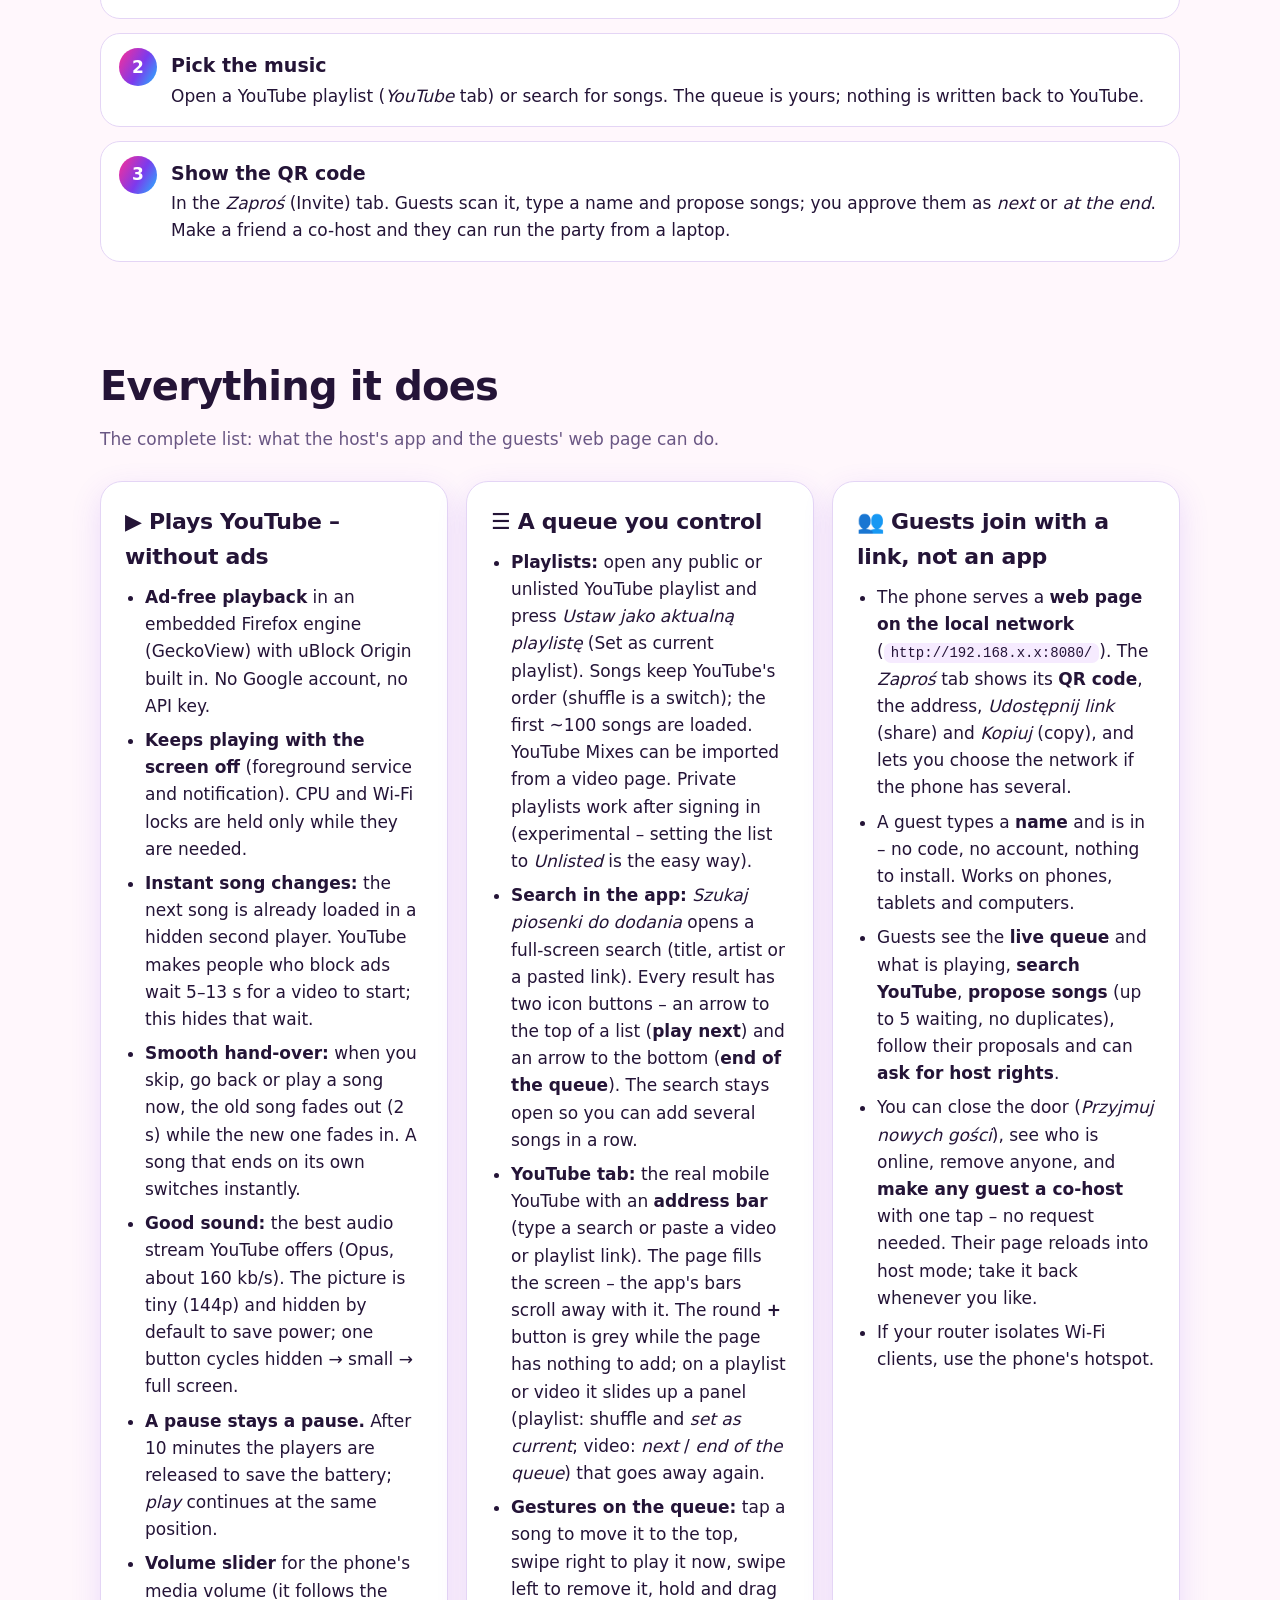
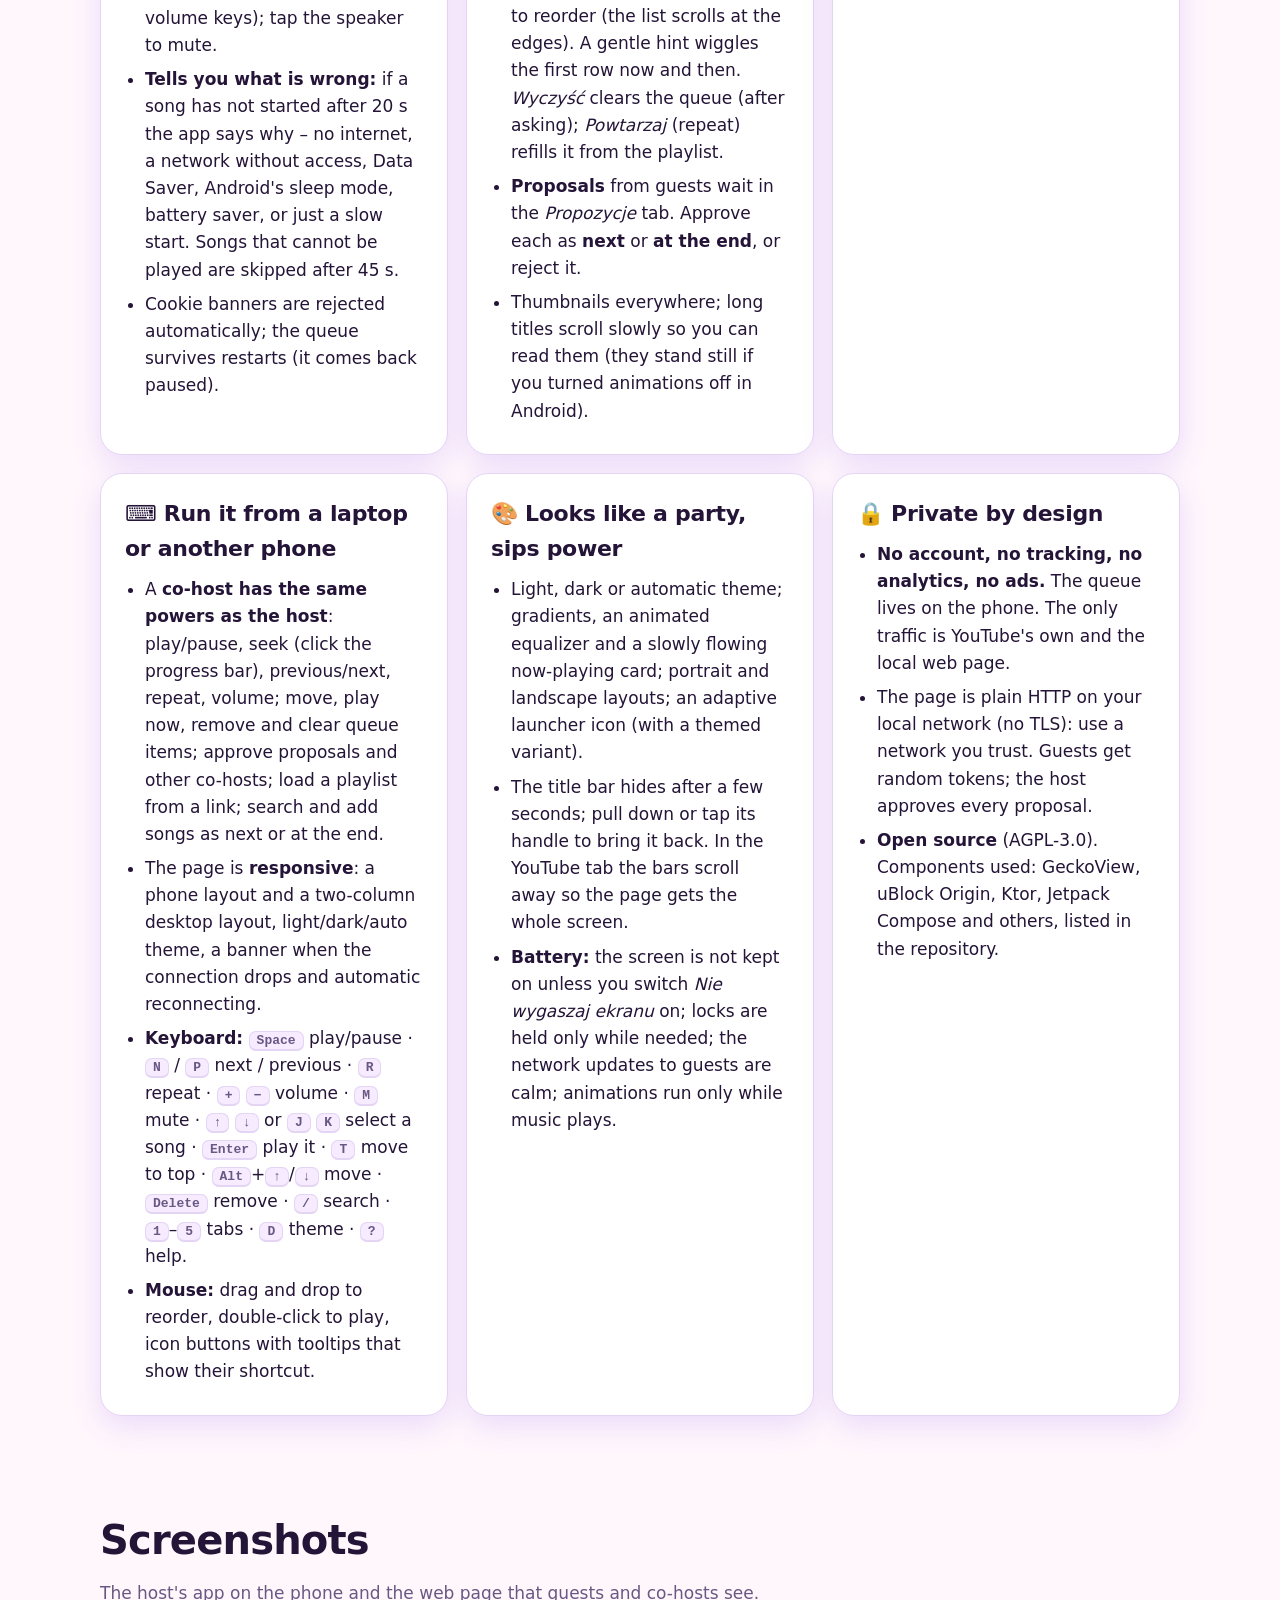
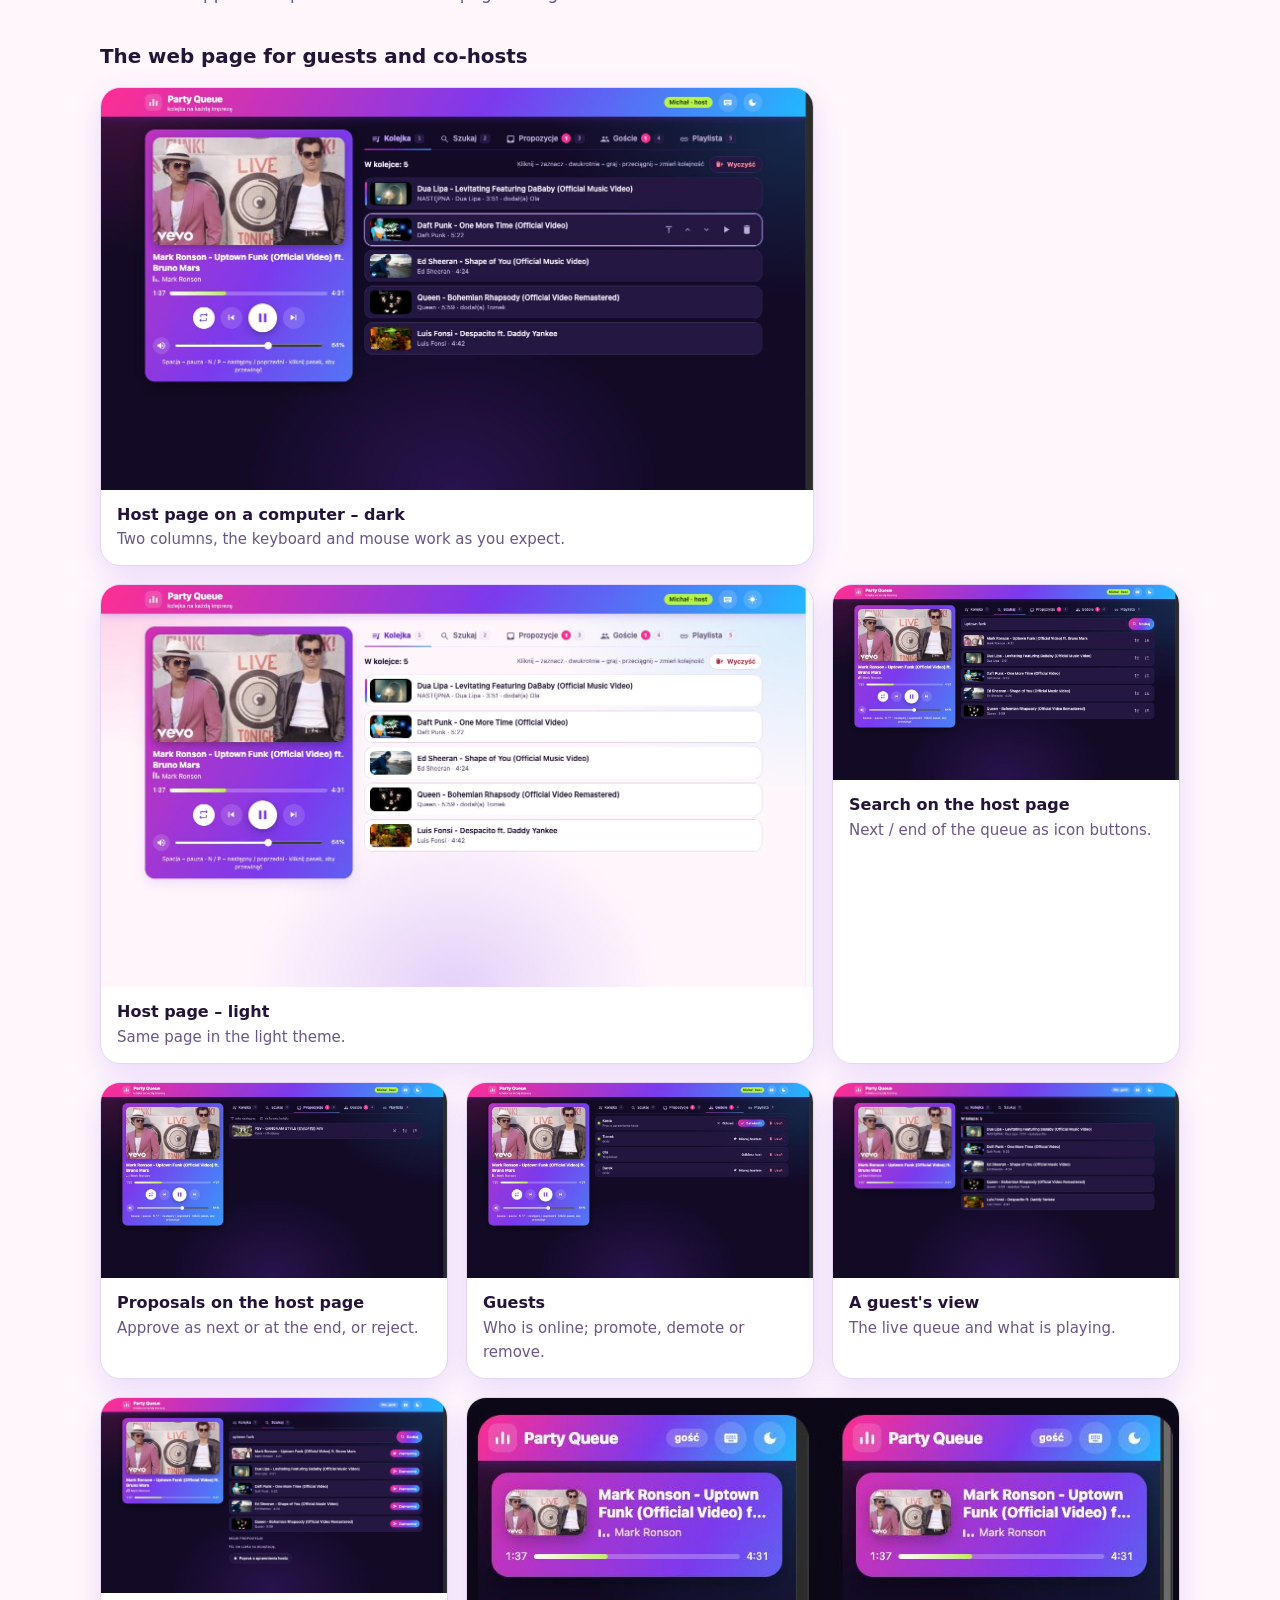
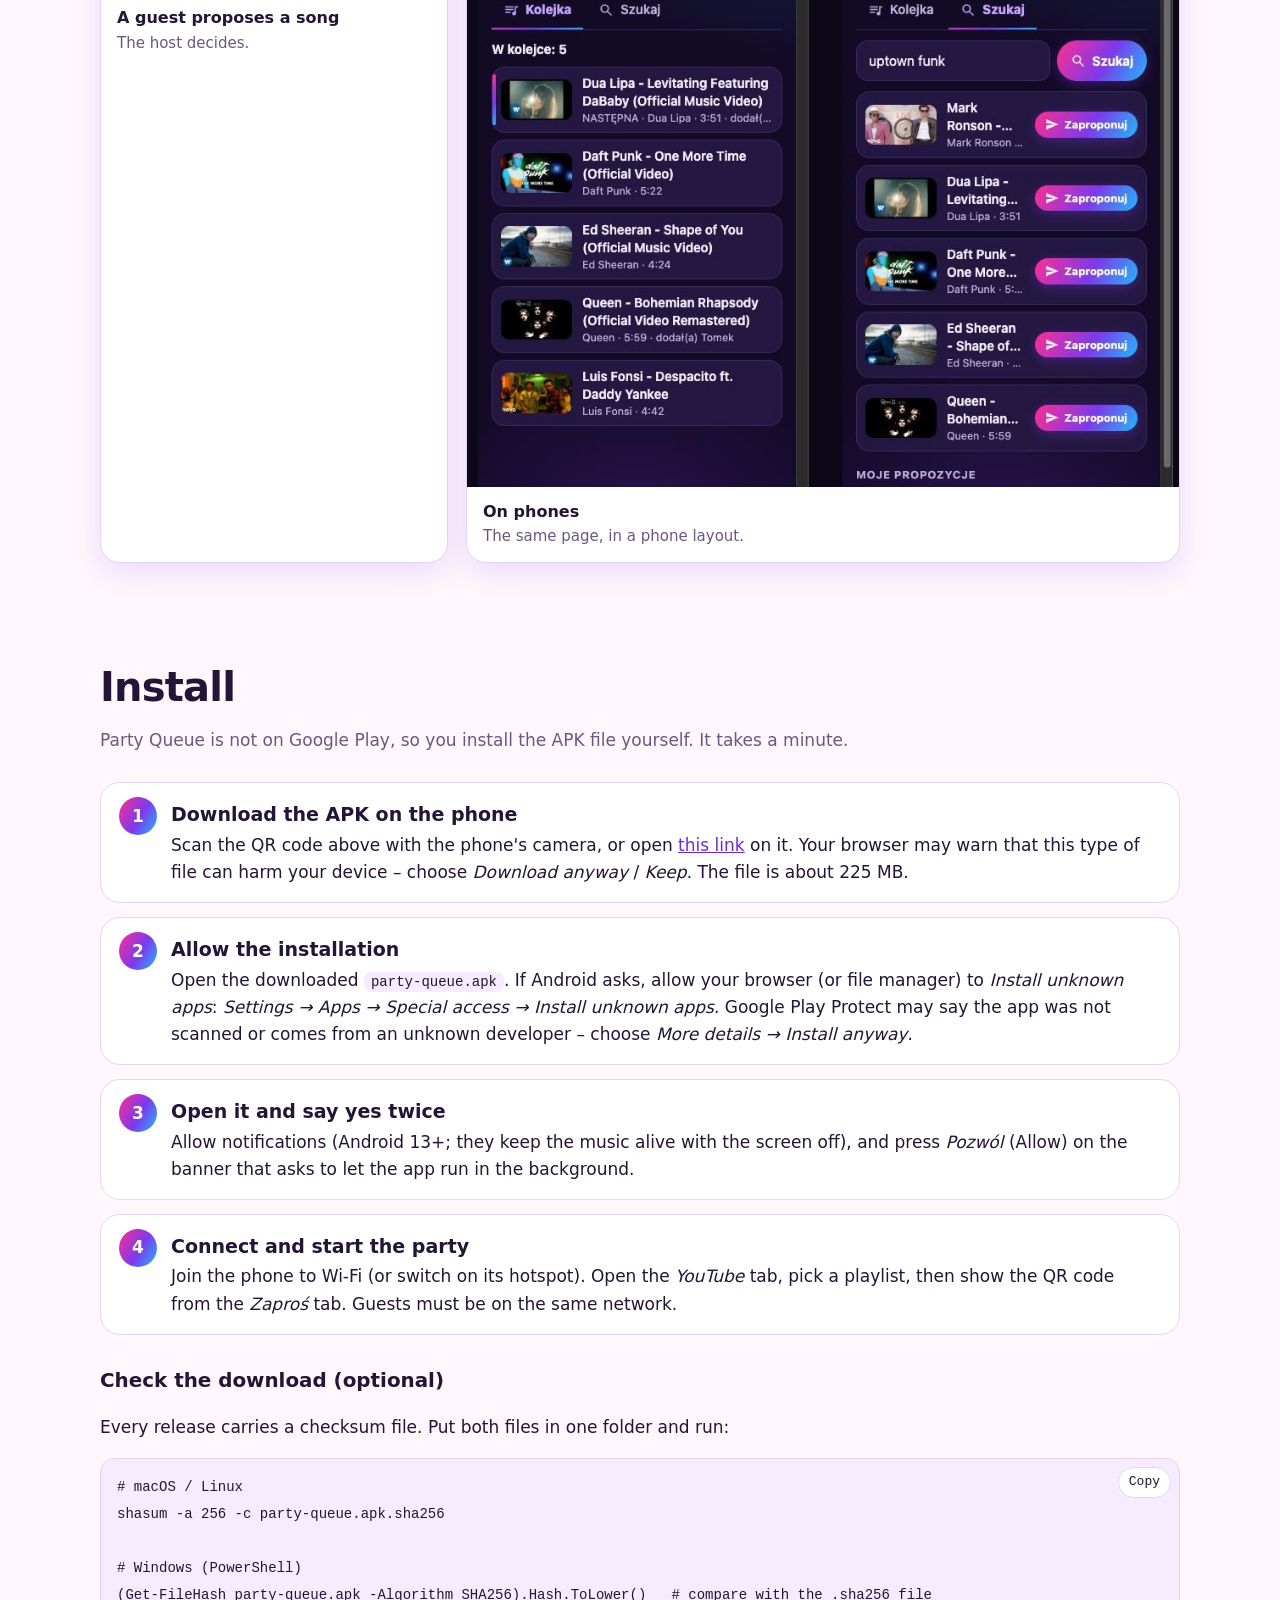
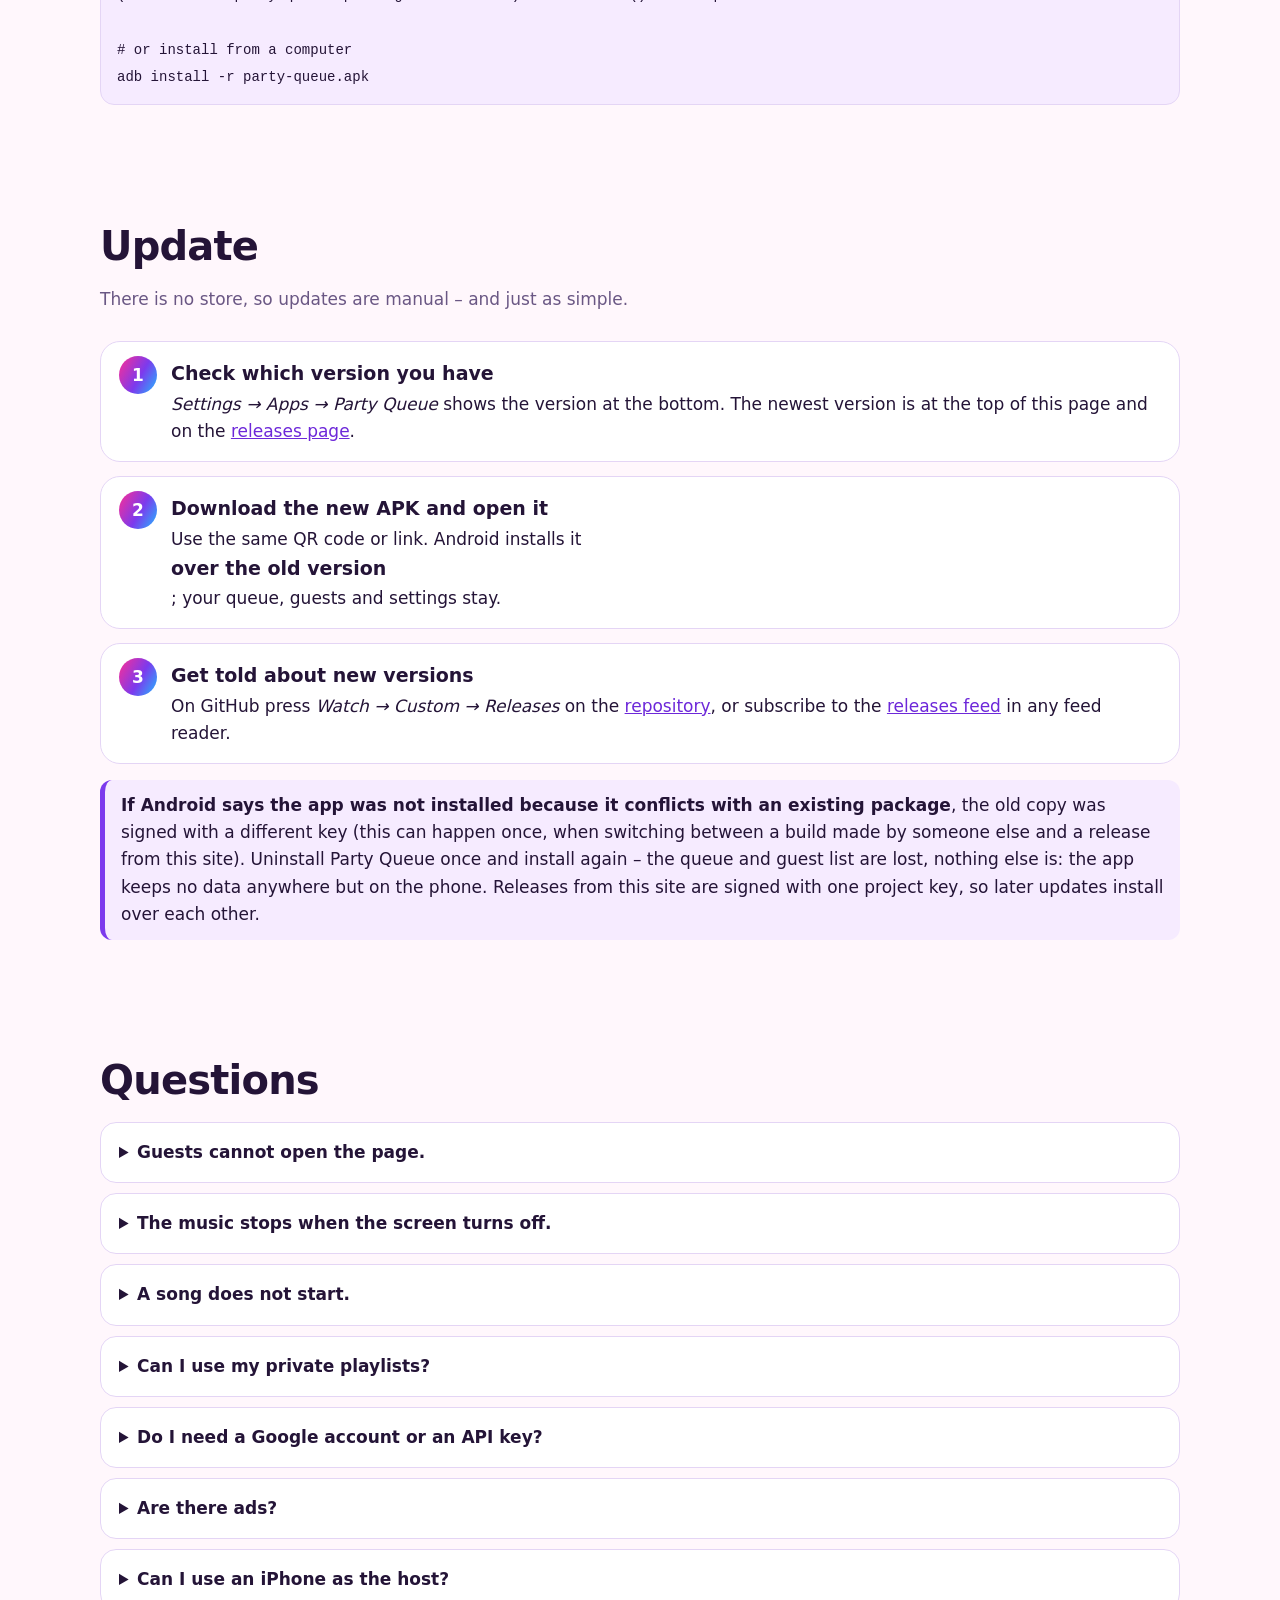
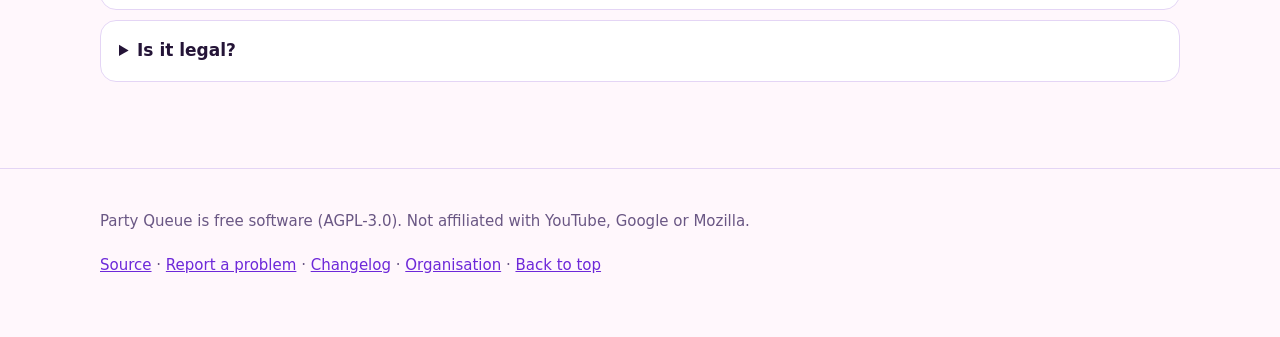
==== commit 9f33d104: "Flags instead of language names; no QR code of the site itself" ====
--- a/en/index.html
+++ b/en/index.html
@@ -26,7 +26,7 @@
   <nav class="main" aria-label="Menu"><a href="#features">Features</a><a href="#screens">Screenshots</a><a href="#install">Install</a><a href="#update">Update</a><a href="#faq">FAQ</a></nav>
   <span class="sp"></span>
   <button class="pillbtn" id="themeBtn" type="button" data-auto="Auto" data-light="Light" data-dark="Dark"><span aria-hidden="true">◐</span><span class="lb"> Auto</span></button>
-  <a class="pillbtn" href="../pl/" hreflang="pl" lang="pl" data-lang="pl">Polski</a>
+  <a class="pillbtn flagbtn" href="../pl/" hreflang="pl" lang="pl" data-lang="pl" title="Polski" aria-label="Polski"><svg class="flag" viewBox="0 0 8 5" aria-hidden="true" focusable="false"><rect width="8" height="5" fill="#fff"/><rect y="2.5" width="8" height="2.5" fill="#dc143c"/></svg></a>
 </div></header>
 
 <main id="top">
@@ -52,7 +52,6 @@
     <div>
       <h3 style="margin-top:0">Direct links</h3>
       <ul><li><a href="https://github.com/party-queue/party-queue/releases/latest/download/party-queue.apk">Latest APK (always the newest version)</a></li><li><a href="https://github.com/party-queue/party-queue/releases/latest/download/party-queue.apk.sha256">Checksum (SHA-256)</a></li><li><a href="https://github.com/party-queue/party-queue/releases">Release notes and older versions</a></li><li><a href="https://github.com/party-queue/party-queue/releases.atom">New releases as a feed (RSS/Atom)</a></li></ul>
-      <div class="qrs"><figure><img src="../assets/img/qr-site.svg" alt="QR code: https://party-queue.github.io/" width="150" height="150"><figcaption>This website<br><code>party-queue.github.io</code></figcaption></figure></div>
     </div>
   </div>
 </div></section>
--- a/assets/style.css
+++ b/assets/style.css
@@ -102,3 +102,6 @@
 @media (prefers-reduced-motion:reduce) { * { transition:none !important; animation:none !important; scroll-behavior:auto !important; } }
 
 @media (max-width:520px) { .pillbtn .lb { display:none; } header.top .wrap { gap:8px; } .brand { font-size:18px; } .hero { padding-top:34px; } .dl { padding:20px; } }
+
+.flagbtn { display:inline-flex; align-items:center; padding:8px 10px; }
+.flag { width:30px; height:20px; border-radius:4px; display:block; box-shadow:0 0 0 1.5px #ffffff88; }
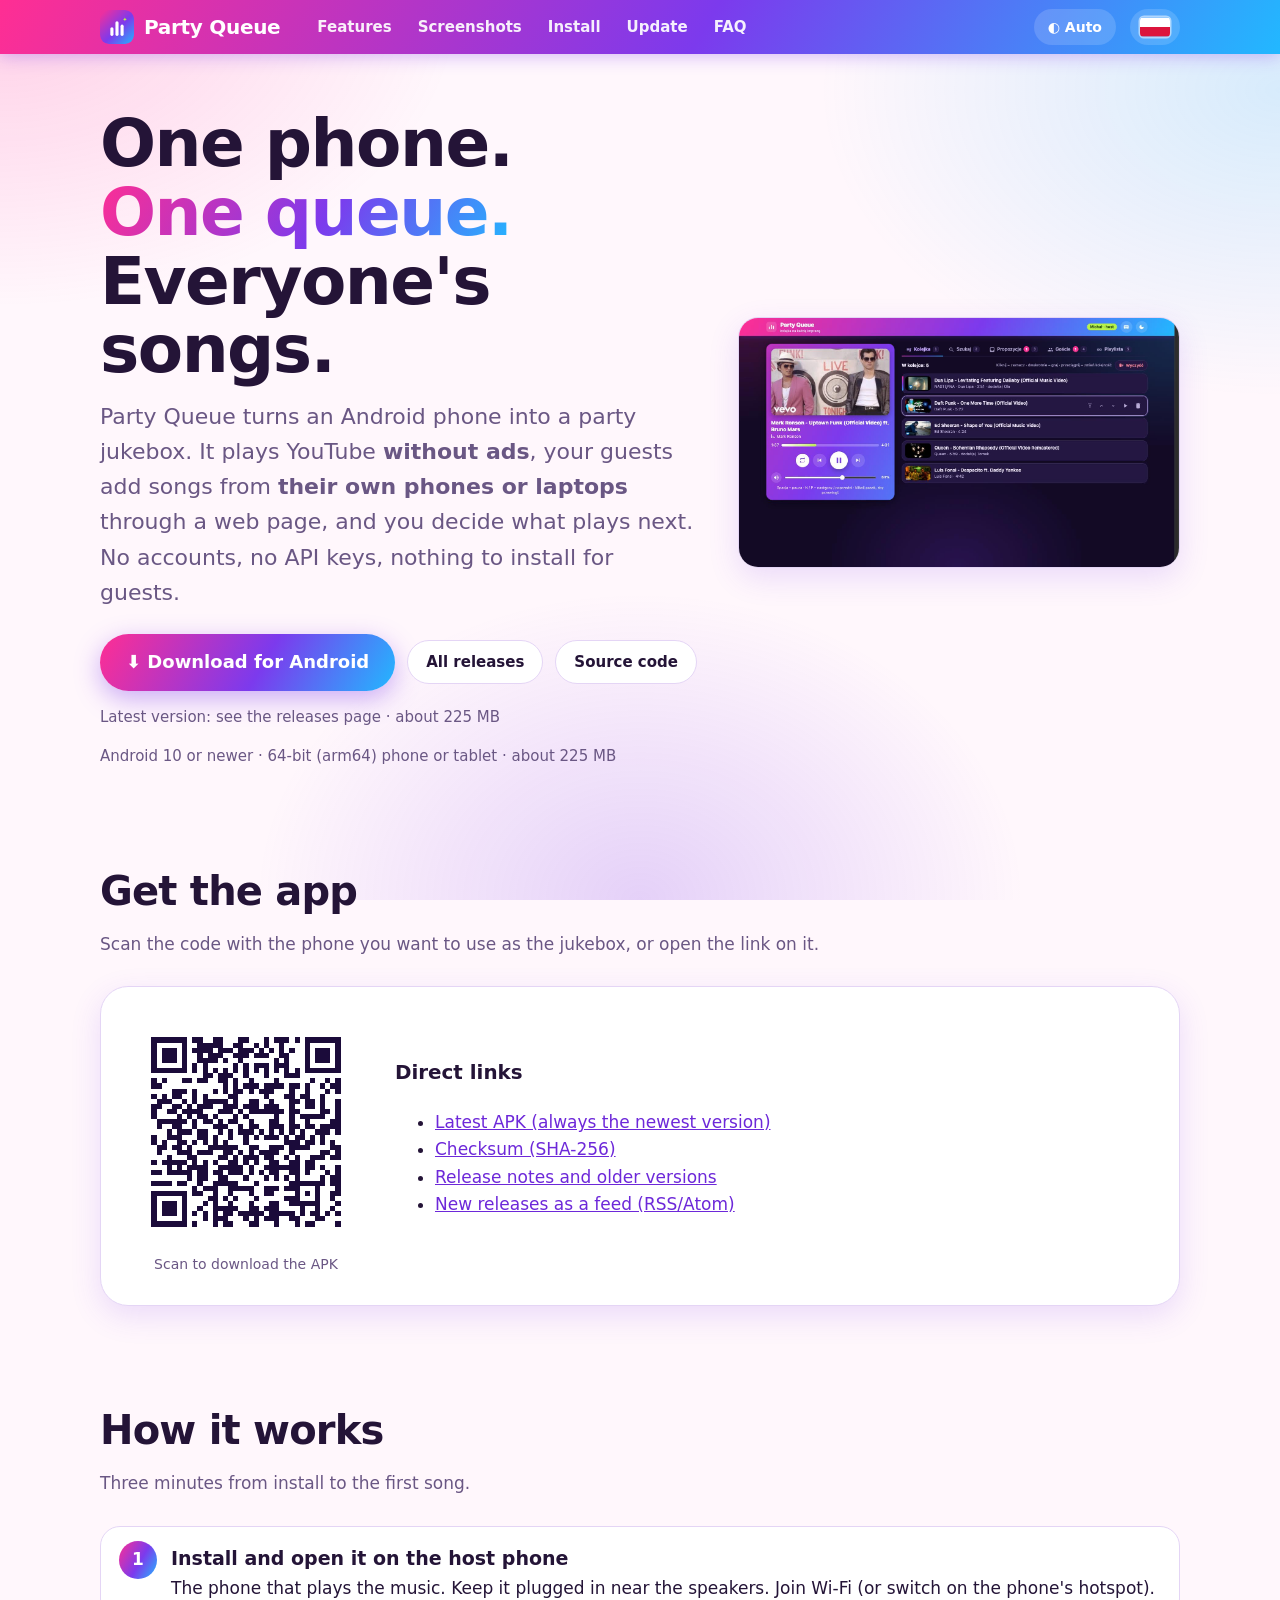
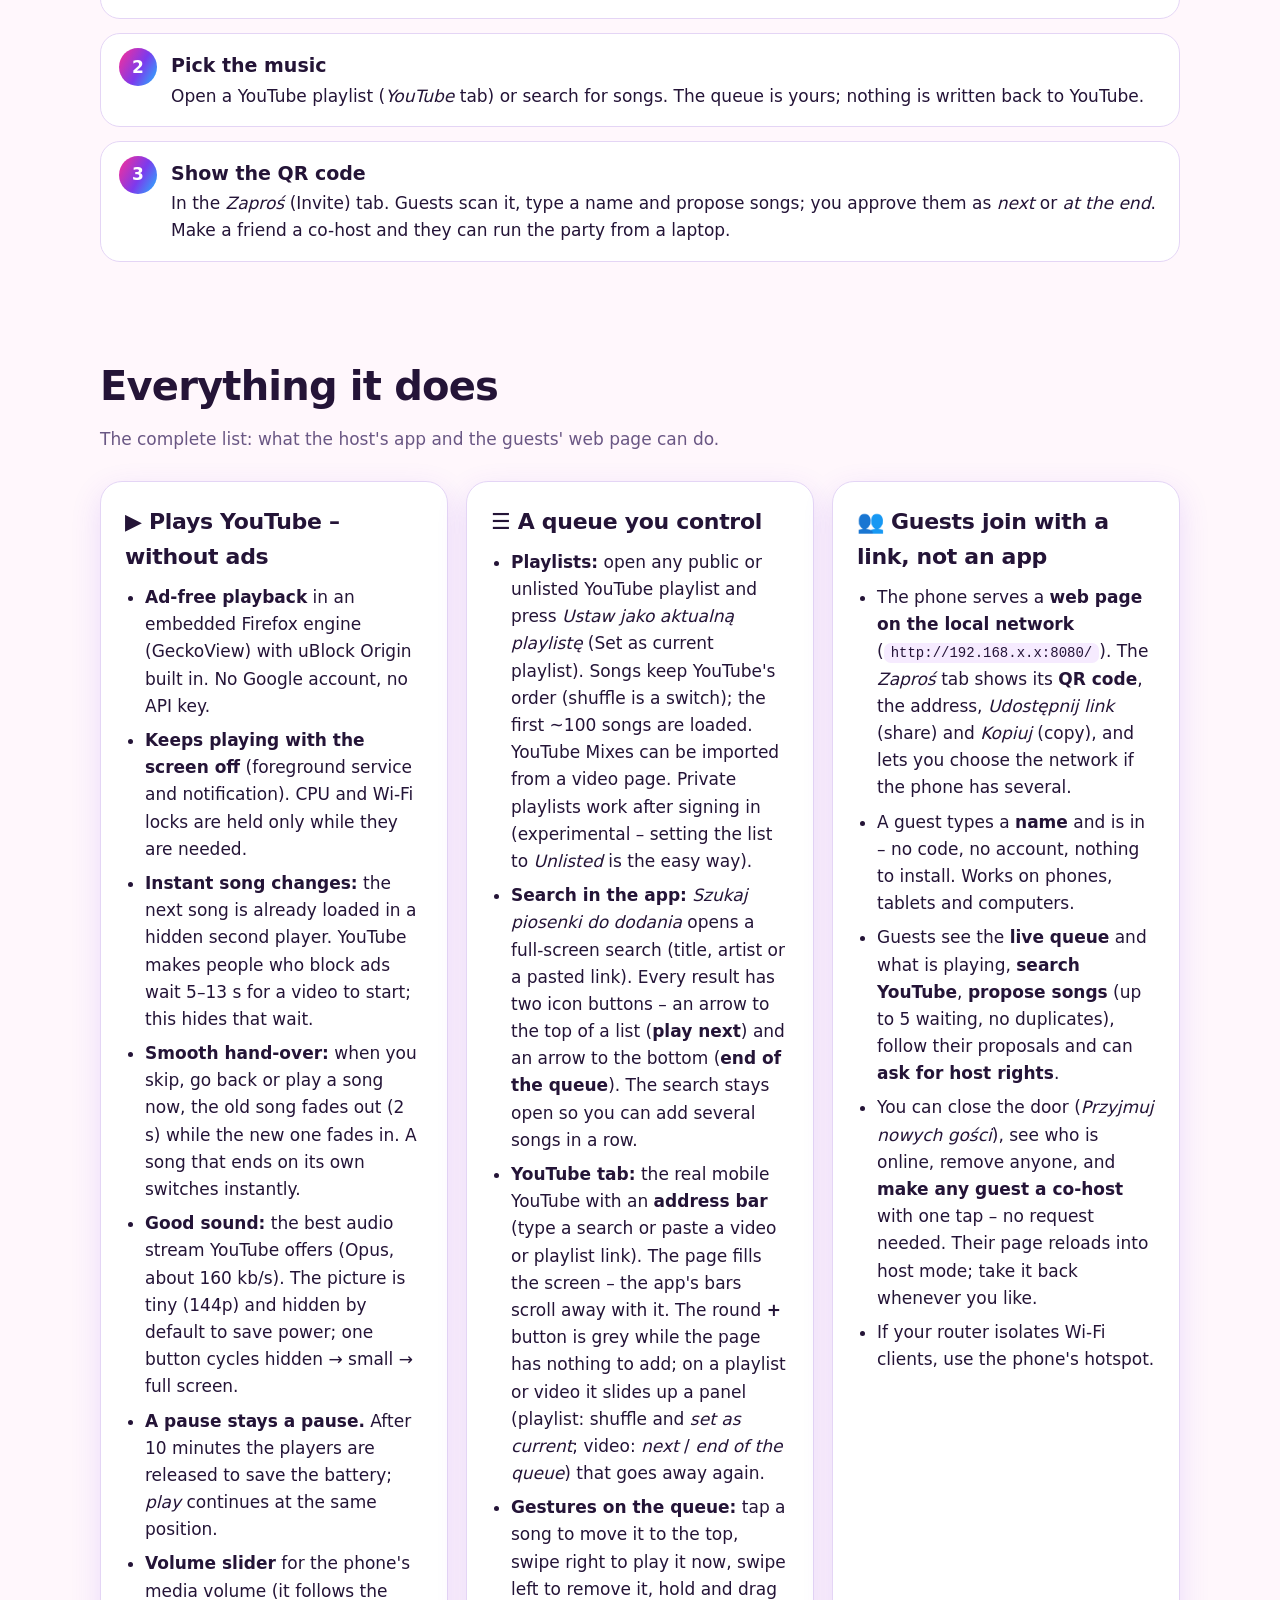
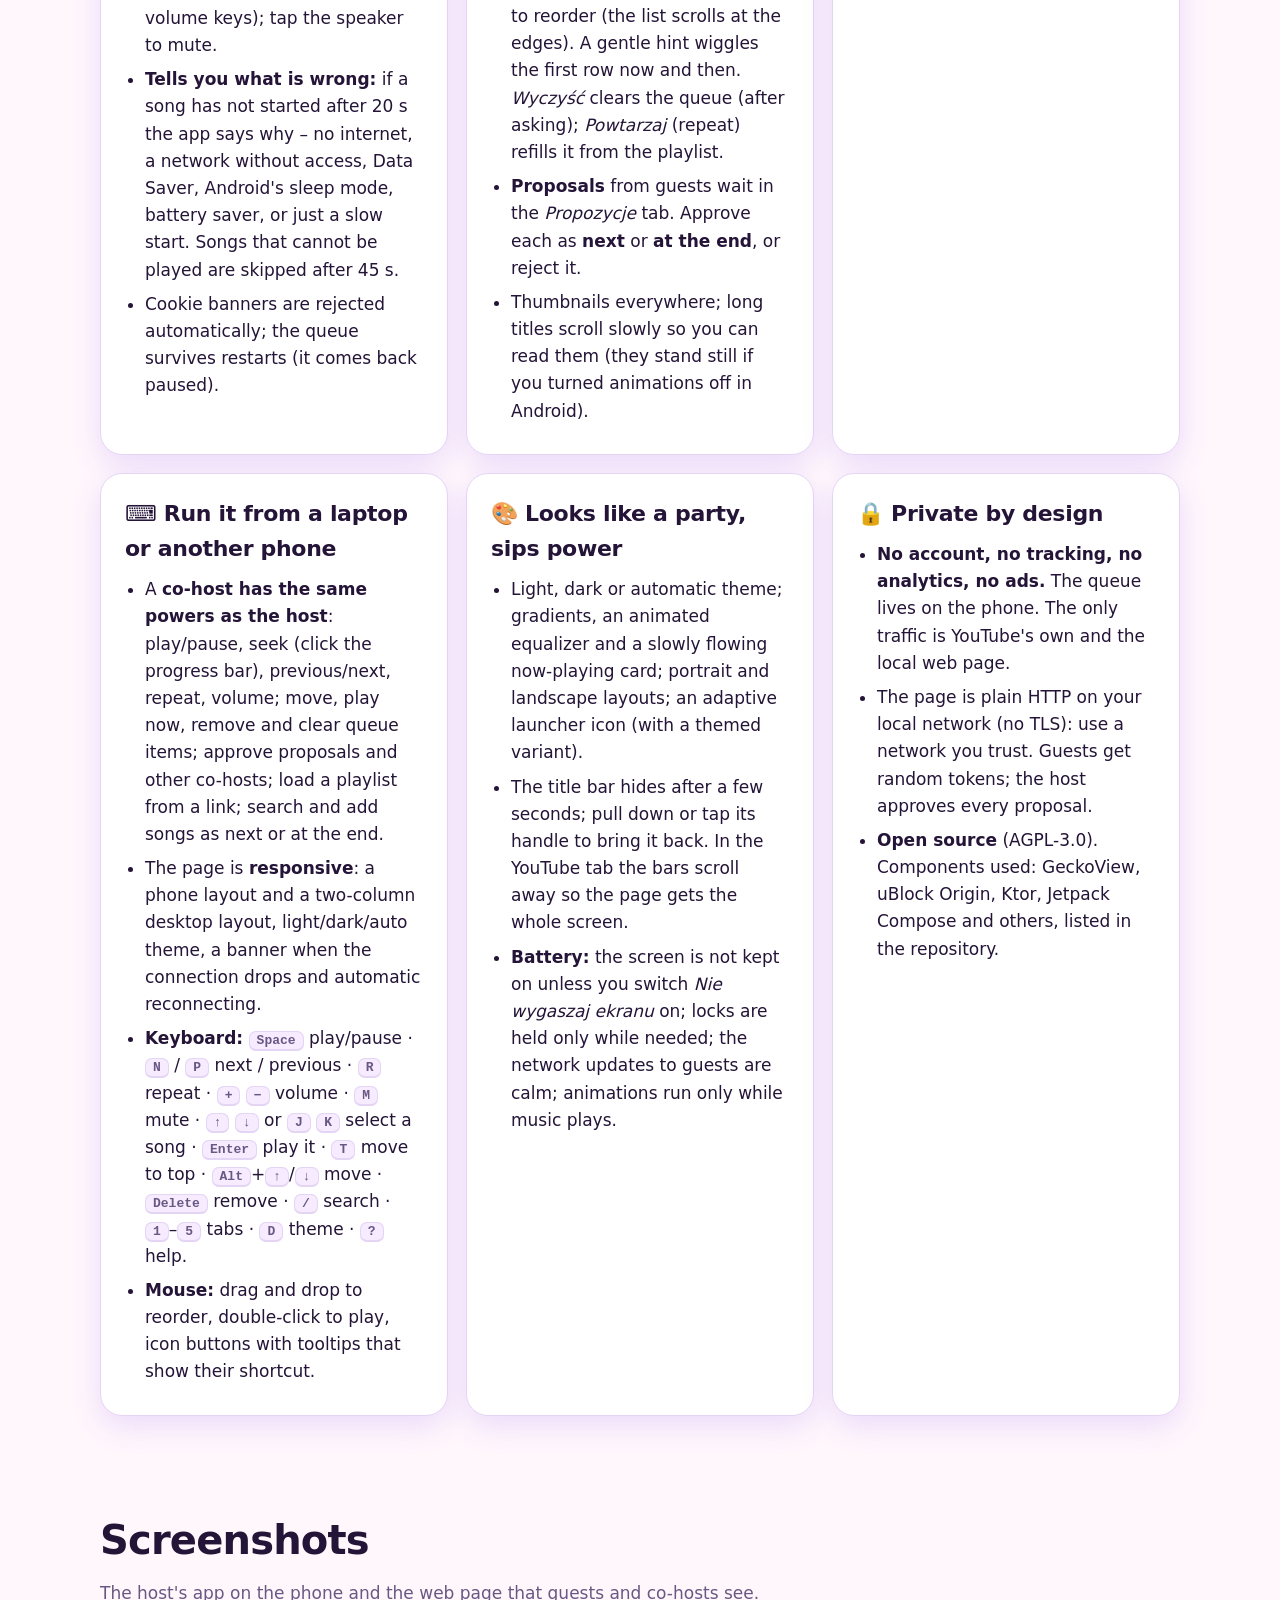
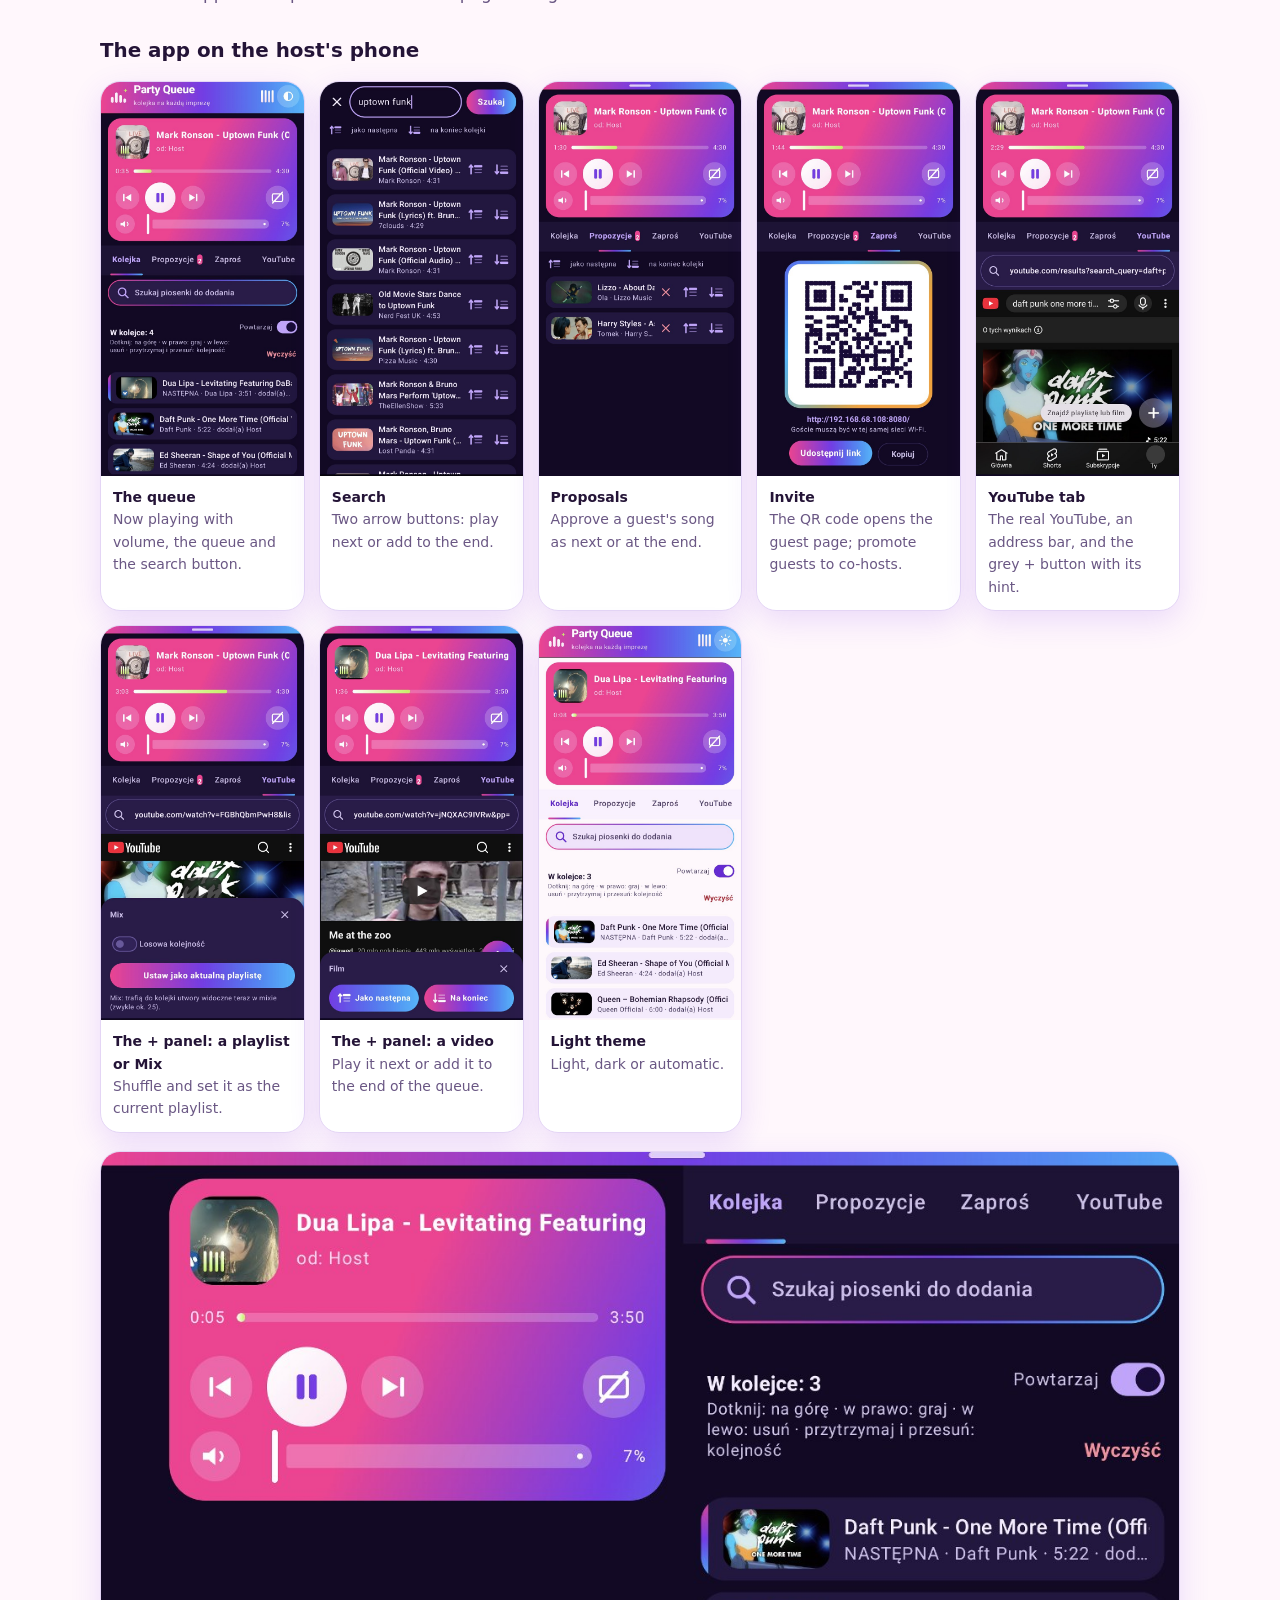
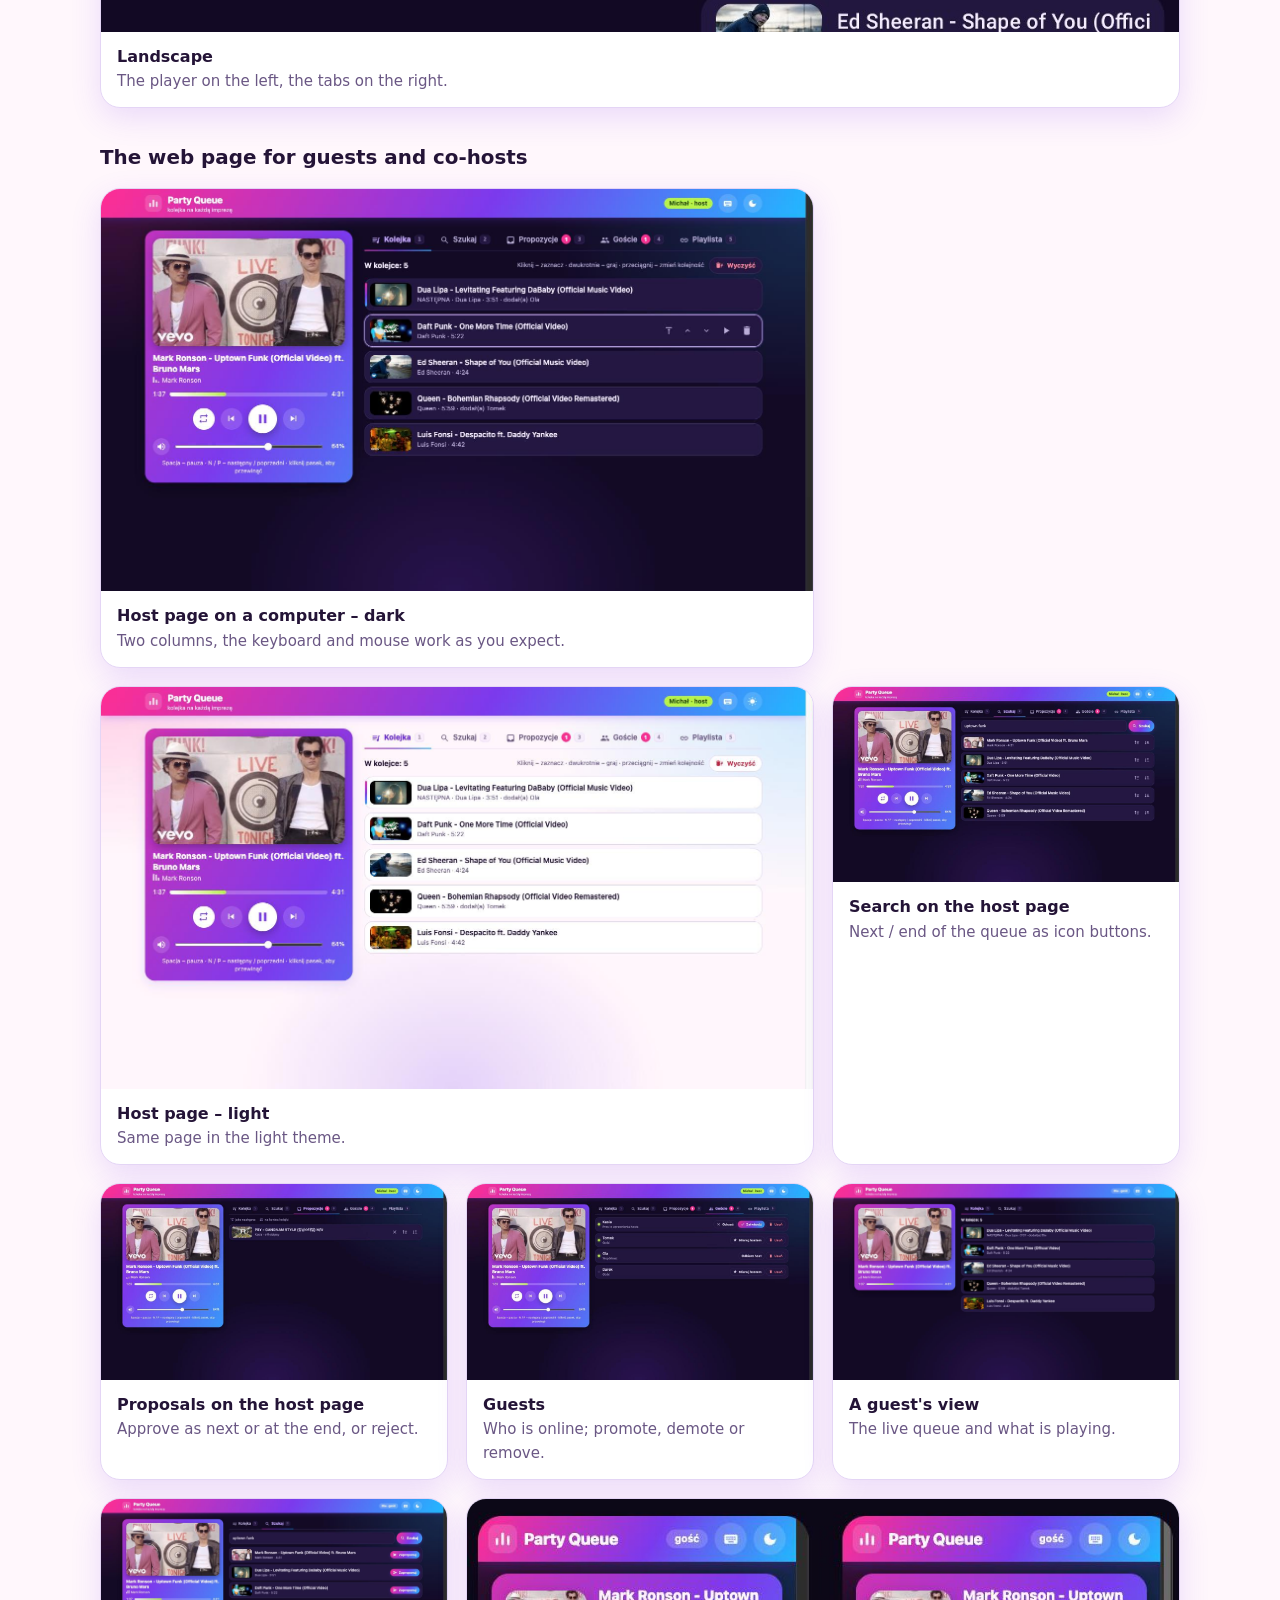
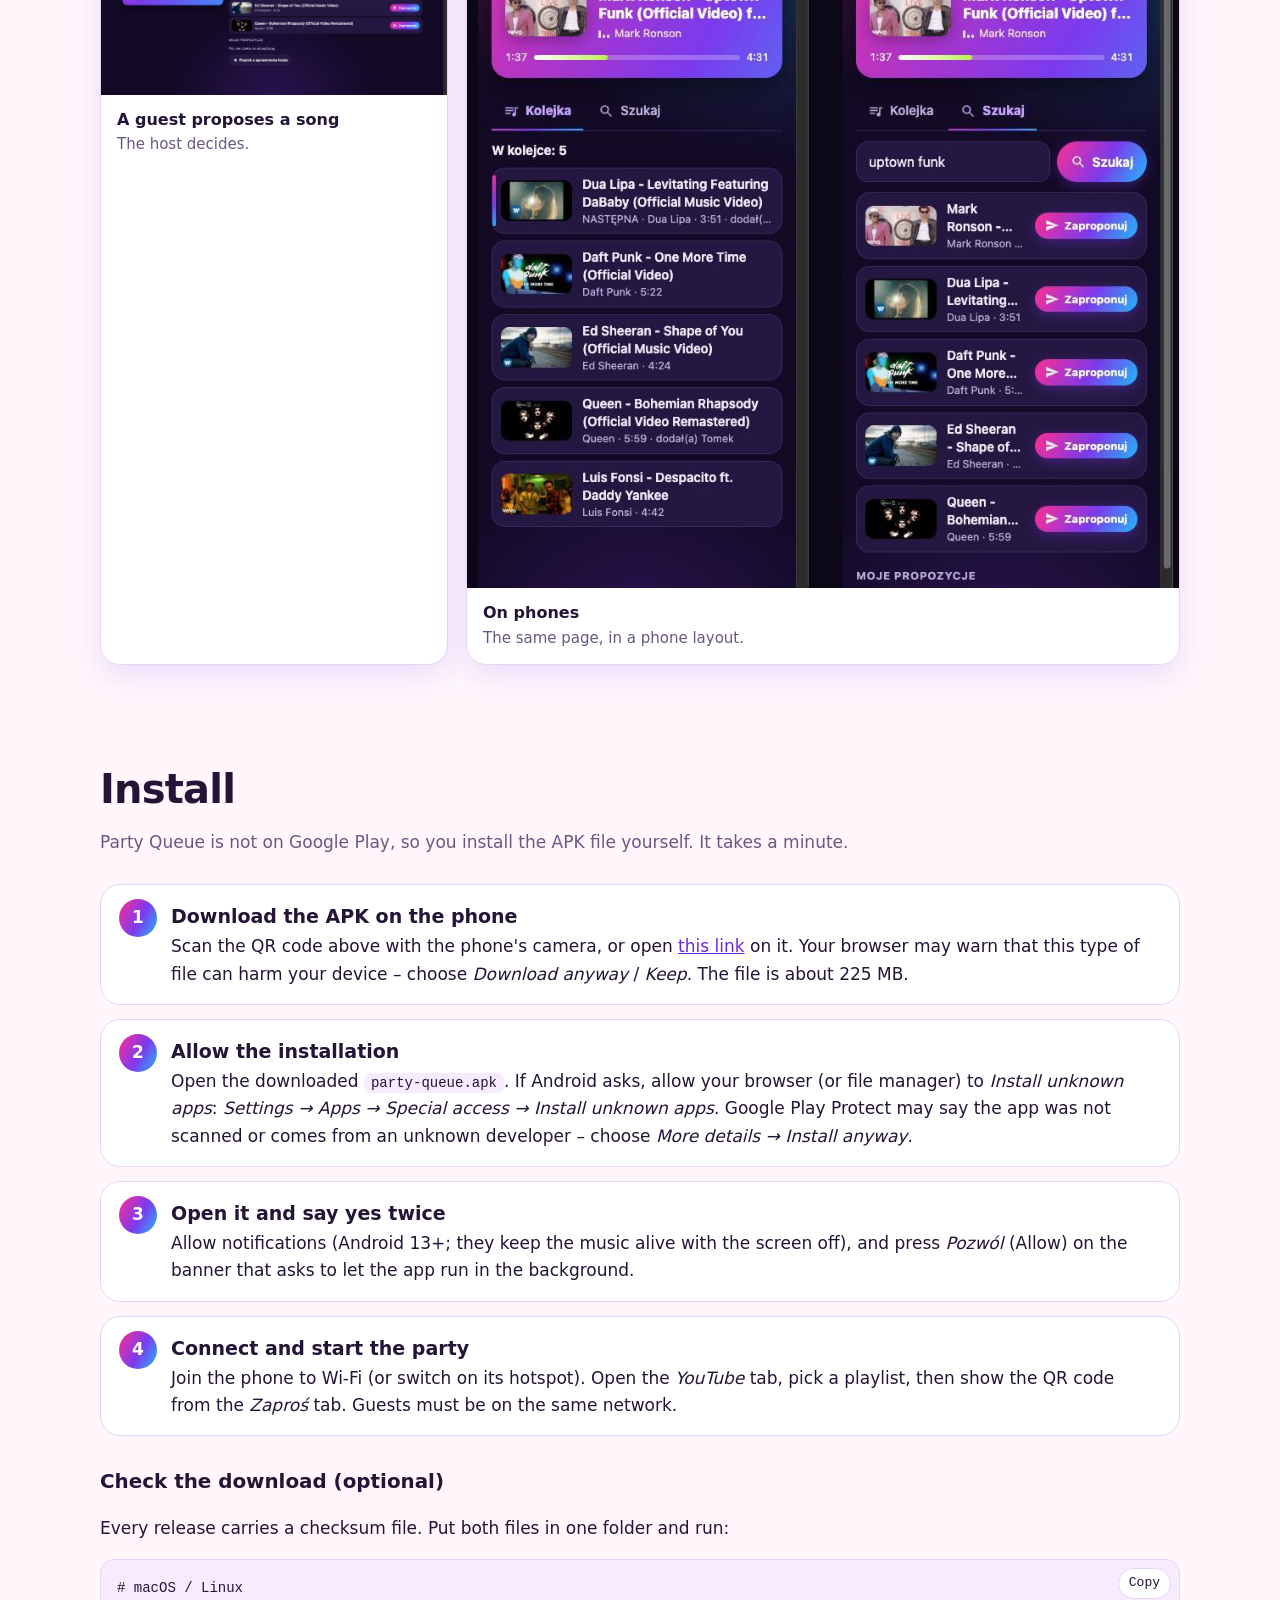
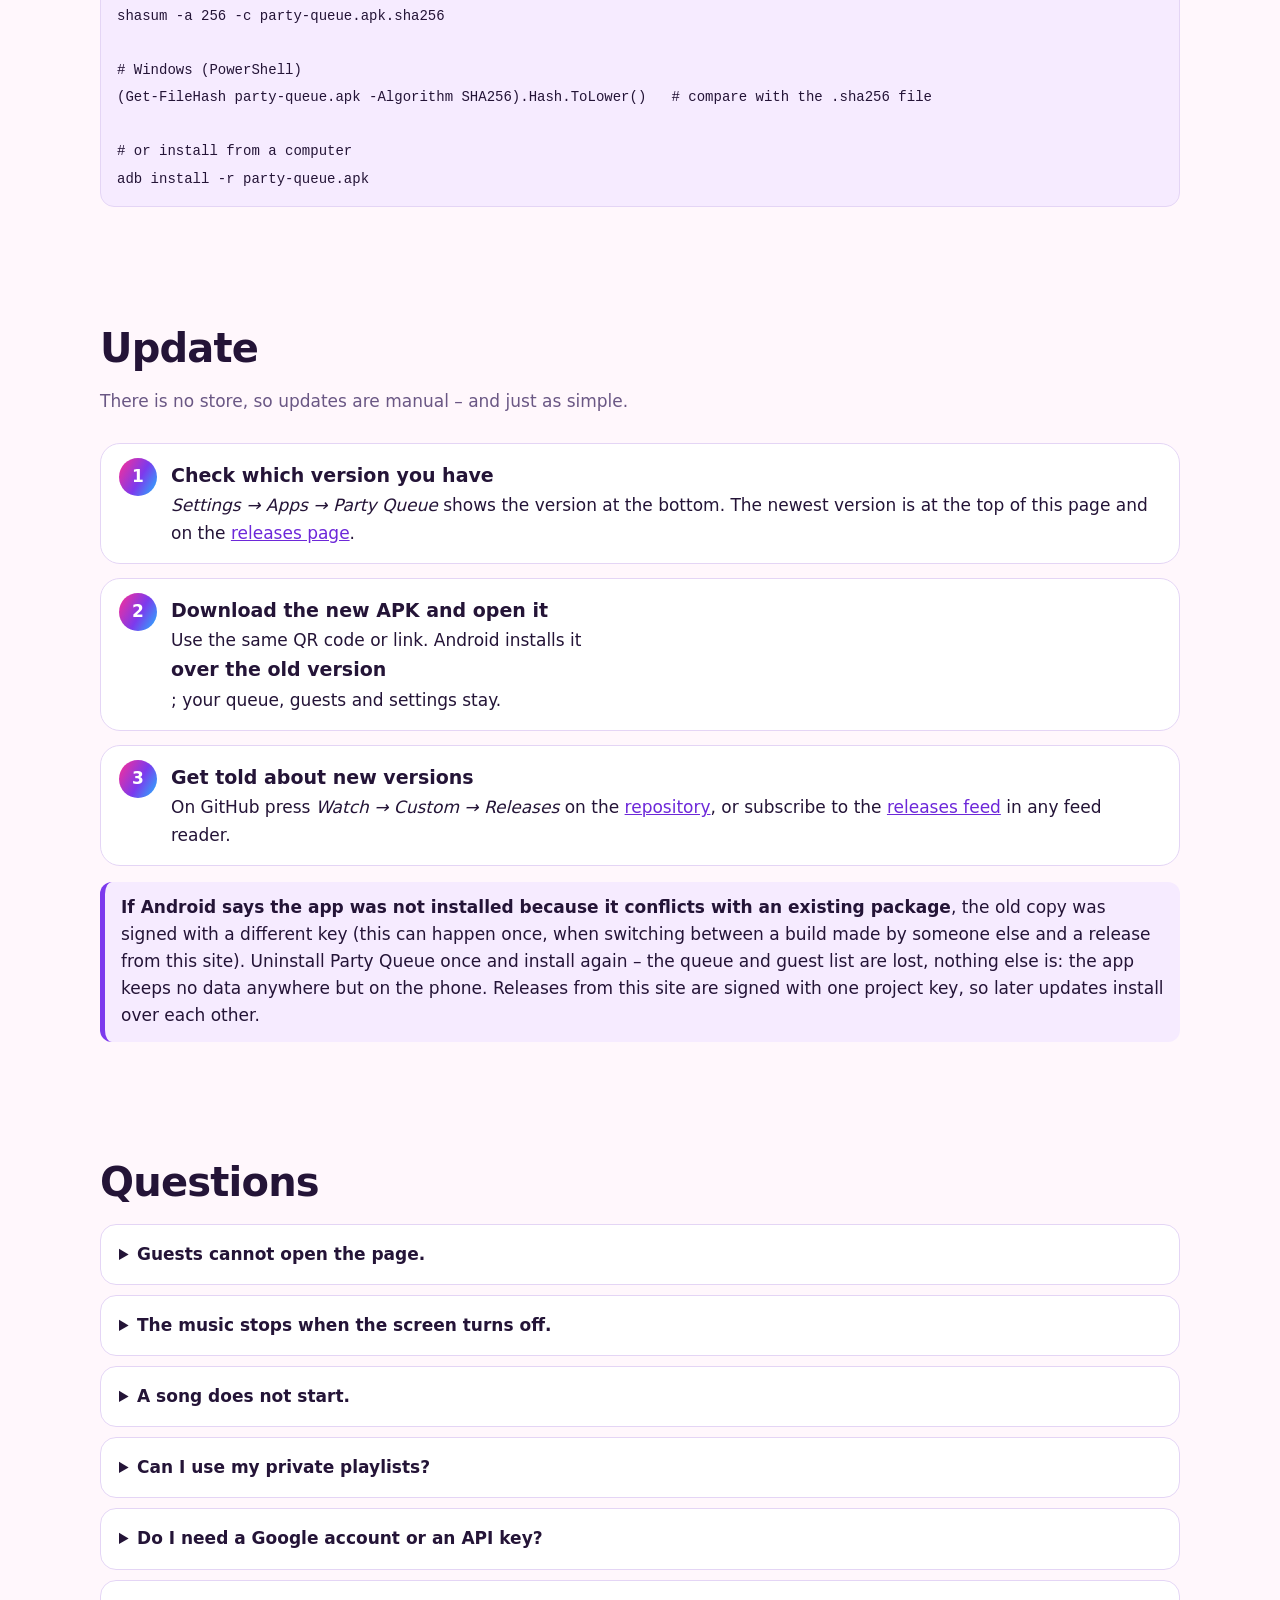
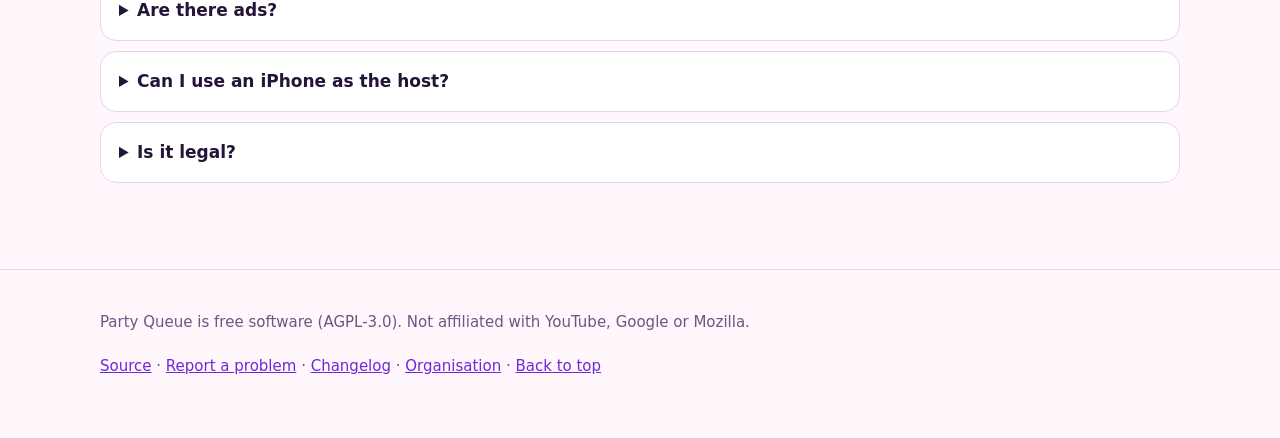
==== commit 2d2c67c8: "App screenshots" ====
--- a/en/index.html
+++ b/en/index.html
@@ -18,7 +18,7 @@
 <meta property="og:locale" content="en_GB">
 <meta property="og:image" content="https://party-queue.github.io/assets/img/screens/web-queue-dark.jpg">
 <meta name="twitter:card" content="summary_large_image">
-<link rel="stylesheet" href="../assets/style.css">
+<link rel="stylesheet" href="../assets/style.css?v=202610120016">
 </head>
 <body>
 <header class="top"><div class="wrap">
@@ -26,7 +26,7 @@
   <nav class="main" aria-label="Menu"><a href="#features">Features</a><a href="#screens">Screenshots</a><a href="#install">Install</a><a href="#update">Update</a><a href="#faq">FAQ</a></nav>
   <span class="sp"></span>
   <button class="pillbtn" id="themeBtn" type="button" data-auto="Auto" data-light="Light" data-dark="Dark"><span aria-hidden="true">◐</span><span class="lb"> Auto</span></button>
-  <a class="pillbtn flagbtn" href="../pl/" hreflang="pl" lang="pl" data-lang="pl" title="Polski" aria-label="Polski"><svg class="flag" viewBox="0 0 8 5" aria-hidden="true" focusable="false"><rect width="8" height="5" fill="#fff"/><rect y="2.5" width="8" height="2.5" fill="#dc143c"/></svg></a>
+  <a class="pillbtn flagbtn" href="../pl/" hreflang="pl" lang="pl" data-lang="pl" title="Polski" aria-label="Polski"><svg class="flag" width="30" height="20" viewBox="0 0 8 5" aria-hidden="true" focusable="false"><rect width="8" height="5" fill="#fff"/><rect y="2.5" width="8" height="2.5" fill="#dc143c"/></svg></a>
 </div></header>
 
 <main id="top">
@@ -60,7 +60,7 @@
 
 <section id="features"><div class="wrap"><h2>Everything it does</h2><p class="sub">The complete list: what the host's app and the guests' web page can do.</p><div class="cards"><div class="card"><h3>▶ Plays YouTube – without ads</h3><ul><li><b>Ad-free playback</b> in an embedded Firefox engine (GeckoView) with uBlock Origin built in. No Google account, no API key.</li><li><b>Keeps playing with the screen off</b> (foreground service and notification). CPU and Wi-Fi locks are held only while they are needed.</li><li><b>Instant song changes:</b> the next song is already loaded in a hidden second player. YouTube makes people who block ads wait 5–13 s for a video to start; this hides that wait.</li><li><b>Smooth hand-over:</b> when you skip, go back or play a song now, the old song fades out (2 s) while the new one fades in. A song that ends on its own switches instantly.</li><li><b>Good sound:</b> the best audio stream YouTube offers (Opus, about 160 kb/s). The picture is tiny (144p) and hidden by default to save power; one button cycles hidden → small → full screen.</li><li><b>A pause stays a pause.</b> After 10 minutes the players are released to save the battery; <i>play</i> continues at the same position.</li><li><b>Volume slider</b> for the phone's media volume (it follows the volume keys); tap the speaker to mute.</li><li><b>Tells you what is wrong:</b> if a song has not started after 20 s the app says why – no internet, a network without access, Data Saver, Android's sleep mode, battery saver, or just a slow start. Songs that cannot be played are skipped after 45 s.</li><li>Cookie banners are rejected automatically; the queue survives restarts (it comes back paused).</li></ul></div><div class="card"><h3>☰ A queue you control</h3><ul><li><b>Playlists:</b> open any public or unlisted YouTube playlist and press <i>Ustaw jako aktualną playlistę</i> (Set as current playlist). Songs keep YouTube's order (shuffle is a switch); the first ~100 songs are loaded. YouTube Mixes can be imported from a video page. Private playlists work after signing in (experimental – setting the list to <i>Unlisted</i> is the easy way).</li><li><b>Search in the app:</b> <i>Szukaj piosenki do dodania</i> opens a full-screen search (title, artist or a pasted link). Every result has two icon buttons – an arrow to the top of a list (<b>play next</b>) and an arrow to the bottom (<b>end of the queue</b>). The search stays open so you can add several songs in a row.</li><li><b>YouTube tab:</b> the real mobile YouTube with an <b>address bar</b> (type a search or paste a video or playlist link). The page fills the screen – the app's bars scroll away with it. The round <b>+</b> button is grey while the page has nothing to add; on a playlist or video it slides up a panel (playlist: shuffle and <i>set as current</i>; video: <i>next</i> / <i>end of the queue</i>) that goes away again.</li><li><b>Gestures on the queue:</b> tap a song to move it to the top, swipe right to play it now, swipe left to remove it, hold and drag to reorder (the list scrolls at the edges). A gentle hint wiggles the first row now and then. <i>Wyczyść</i> clears the queue (after asking); <i>Powtarzaj</i> (repeat) refills it from the playlist.</li><li><b>Proposals</b> from guests wait in the <i>Propozycje</i> tab. Approve each as <b>next</b> or <b>at the end</b>, or reject it.</li><li>Thumbnails everywhere; long titles scroll slowly so you can read them (they stand still if you turned animations off in Android).</li></ul></div><div class="card"><h3>👥 Guests join with a link, not an app</h3><ul><li>The phone serves a <b>web page on the local network</b> (<code>http://192.168.x.x:8080/</code>). The <i>Zaproś</i> tab shows its <b>QR code</b>, the address, <i>Udostępnij link</i> (share) and <i>Kopiuj</i> (copy), and lets you choose the network if the phone has several.</li><li>A guest types a <b>name</b> and is in – no code, no account, nothing to install. Works on phones, tablets and computers.</li><li>Guests see the <b>live queue</b> and what is playing, <b>search YouTube</b>, <b>propose songs</b> (up to 5 waiting, no duplicates), follow their proposals and can <b>ask for host rights</b>.</li><li>You can close the door (<i>Przyjmuj nowych gości</i>), see who is online, remove anyone, and <b>make any guest a co-host</b> with one tap – no request needed. Their page reloads into host mode; take it back whenever you like.</li><li>If your router isolates Wi-Fi clients, use the phone's hotspot.</li></ul></div><div class="card"><h3>⌨ Run it from a laptop or another phone</h3><ul><li>A <b>co-host has the same powers as the host</b>: play/pause, seek (click the progress bar), previous/next, repeat, volume; move, play now, remove and clear queue items; approve proposals and other co-hosts; load a playlist from a link; search and add songs as next or at the end.</li><li>The page is <b>responsive</b>: a phone layout and a two-column desktop layout, light/dark/auto theme, a banner when the connection drops and automatic reconnecting.</li><li><b>Keyboard:</b> <kbd>Space</kbd> play/pause · <kbd>N</kbd> / <kbd>P</kbd> next / previous · <kbd>R</kbd> repeat · <kbd>+</kbd> <kbd>−</kbd> volume · <kbd>M</kbd> mute · <kbd>↑</kbd> <kbd>↓</kbd> or <kbd>J</kbd> <kbd>K</kbd> select a song · <kbd>Enter</kbd> play it · <kbd>T</kbd> move to top · <kbd>Alt</kbd>+<kbd>↑</kbd>/<kbd>↓</kbd> move · <kbd>Delete</kbd> remove · <kbd>/</kbd> search · <kbd>1</kbd>–<kbd>5</kbd> tabs · <kbd>D</kbd> theme · <kbd>?</kbd> help.</li><li><b>Mouse:</b> drag and drop to reorder, double-click to play, icon buttons with tooltips that show their shortcut.</li></ul></div><div class="card"><h3>🎨 Looks like a party, sips power</h3><ul><li>Light, dark or automatic theme; gradients, an animated equalizer and a slowly flowing now-playing card; portrait and landscape layouts; an adaptive launcher icon (with a themed variant).</li><li>The title bar hides after a few seconds; pull down or tap its handle to bring it back. In the YouTube tab the bars scroll away so the page gets the whole screen.</li><li><b>Battery:</b> the screen is not kept on unless you switch <i>Nie wygaszaj ekranu</i> on; locks are held only while needed; the network updates to guests are calm; animations run only while music plays.</li></ul></div><div class="card"><h3>🔒 Private by design</h3><ul><li><b>No account, no tracking, no analytics, no ads.</b> The queue lives on the phone. The only traffic is YouTube's own and the local web page.</li><li>The page is plain HTTP on your local network (no TLS): use a network you trust. Guests get random tokens; the host approves every proposal.</li><li><b>Open source</b> (AGPL-3.0). Components used: GeckoView, uBlock Origin, Ktor, Jetpack Compose and others, listed in the repository.</li></ul></div></div></div></section>
 
-<section id="screens"><div class="wrap"><h2>Screenshots</h2><p class="sub">The host's app on the phone and the web page that guests and co-hosts see.</p><h3 style="margin:34px 0 14px">The web page for guests and co-hosts</h3><div class="gallery"><figure class="wide"><a href="../assets/img/screens/web-queue-dark.jpg"><img loading="lazy" src="../assets/img/screens/web-queue-dark.jpg" alt="Host page on a computer – dark"></a><figcaption><b>Host page on a computer – dark</b>Two columns, the keyboard and mouse work as you expect.</figcaption></figure><figure class="wide"><a href="../assets/img/screens/web-queue-light.jpg"><img loading="lazy" src="../assets/img/screens/web-queue-light.jpg" alt="Host page – light"></a><figcaption><b>Host page – light</b>Same page in the light theme.</figcaption></figure><figure class=""><a href="../assets/img/screens/web-search.jpg"><img loading="lazy" src="../assets/img/screens/web-search.jpg" alt="Search on the host page"></a><figcaption><b>Search on the host page</b>Next / end of the queue as icon buttons.</figcaption></figure><figure class=""><a href="../assets/img/screens/web-proposals.jpg"><img loading="lazy" src="../assets/img/screens/web-proposals.jpg" alt="Proposals on the host page"></a><figcaption><b>Proposals on the host page</b>Approve as next or at the end, or reject.</figcaption></figure><figure class=""><a href="../assets/img/screens/web-guests.jpg"><img loading="lazy" src="../assets/img/screens/web-guests.jpg" alt="Guests"></a><figcaption><b>Guests</b>Who is online; promote, demote or remove.</figcaption></figure><figure class=""><a href="../assets/img/screens/web-guest-queue.jpg"><img loading="lazy" src="../assets/img/screens/web-guest-queue.jpg" alt="A guest&#x27;s view"></a><figcaption><b>A guest&#x27;s view</b>The live queue and what is playing.</figcaption></figure><figure class=""><a href="../assets/img/screens/web-guest-search.jpg"><img loading="lazy" src="../assets/img/screens/web-guest-search.jpg" alt="A guest proposes a song"></a><figcaption><b>A guest proposes a song</b>The host decides.</figcaption></figure><figure class="wide"><a href="../assets/img/screens/web-mobile.jpg"><img loading="lazy" src="../assets/img/screens/web-mobile.jpg" alt="On phones"></a><figcaption><b>On phones</b>The same page, in a phone layout.</figcaption></figure></div></div></section>
+<section id="screens"><div class="wrap"><h2>Screenshots</h2><p class="sub">The host's app on the phone and the web page that guests and co-hosts see.</p><h3 style="margin:28px 0 14px">The app on the host's phone</h3><div class="phones"><figure><a href="../assets/img/screens/app-queue.jpg"><img loading="lazy" src="../assets/img/screens/app-queue.jpg" alt="The queue"></a><figcaption><b>The queue</b>Now playing with volume, the queue and the search button.</figcaption></figure><figure><a href="../assets/img/screens/app-search.jpg"><img loading="lazy" src="../assets/img/screens/app-search.jpg" alt="Search"></a><figcaption><b>Search</b>Two arrow buttons: play next or add to the end.</figcaption></figure><figure><a href="../assets/img/screens/app-proposals.jpg"><img loading="lazy" src="../assets/img/screens/app-proposals.jpg" alt="Proposals"></a><figcaption><b>Proposals</b>Approve a guest&#x27;s song as next or at the end.</figcaption></figure><figure><a href="../assets/img/screens/app-invite.jpg"><img loading="lazy" src="../assets/img/screens/app-invite.jpg" alt="Invite"></a><figcaption><b>Invite</b>The QR code opens the guest page; promote guests to co-hosts.</figcaption></figure><figure><a href="../assets/img/screens/app-youtube.jpg"><img loading="lazy" src="../assets/img/screens/app-youtube.jpg" alt="YouTube tab"></a><figcaption><b>YouTube tab</b>The real YouTube, an address bar, and the grey + button with its hint.</figcaption></figure><figure><a href="../assets/img/screens/app-panel.jpg"><img loading="lazy" src="../assets/img/screens/app-panel.jpg" alt="The + panel: a playlist or Mix"></a><figcaption><b>The + panel: a playlist or Mix</b>Shuffle and set it as the current playlist.</figcaption></figure><figure><a href="../assets/img/screens/app-panel-video.jpg"><img loading="lazy" src="../assets/img/screens/app-panel-video.jpg" alt="The + panel: a video"></a><figcaption><b>The + panel: a video</b>Play it next or add it to the end of the queue.</figcaption></figure><figure><a href="../assets/img/screens/app-light.jpg"><img loading="lazy" src="../assets/img/screens/app-light.jpg" alt="Light theme"></a><figcaption><b>Light theme</b>Light, dark or automatic.</figcaption></figure></div><div class="gallery" style="margin-top:18px"><figure class="wide"><a href="../assets/img/screens/app-landscape.jpg"><img loading="lazy" src="../assets/img/screens/app-landscape.jpg" alt="Landscape"></a><figcaption><b>Landscape</b>The player on the left, the tabs on the right.</figcaption></figure></div><h3 style="margin:34px 0 14px">The web page for guests and co-hosts</h3><div class="gallery"><figure class="wide"><a href="../assets/img/screens/web-queue-dark.jpg"><img loading="lazy" src="../assets/img/screens/web-queue-dark.jpg" alt="Host page on a computer – dark"></a><figcaption><b>Host page on a computer – dark</b>Two columns, the keyboard and mouse work as you expect.</figcaption></figure><figure class="wide"><a href="../assets/img/screens/web-queue-light.jpg"><img loading="lazy" src="../assets/img/screens/web-queue-light.jpg" alt="Host page – light"></a><figcaption><b>Host page – light</b>Same page in the light theme.</figcaption></figure><figure class=""><a href="../assets/img/screens/web-search.jpg"><img loading="lazy" src="../assets/img/screens/web-search.jpg" alt="Search on the host page"></a><figcaption><b>Search on the host page</b>Next / end of the queue as icon buttons.</figcaption></figure><figure class=""><a href="../assets/img/screens/web-proposals.jpg"><img loading="lazy" src="../assets/img/screens/web-proposals.jpg" alt="Proposals on the host page"></a><figcaption><b>Proposals on the host page</b>Approve as next or at the end, or reject.</figcaption></figure><figure class=""><a href="../assets/img/screens/web-guests.jpg"><img loading="lazy" src="../assets/img/screens/web-guests.jpg" alt="Guests"></a><figcaption><b>Guests</b>Who is online; promote, demote or remove.</figcaption></figure><figure class=""><a href="../assets/img/screens/web-guest-queue.jpg"><img loading="lazy" src="../assets/img/screens/web-guest-queue.jpg" alt="A guest&#x27;s view"></a><figcaption><b>A guest&#x27;s view</b>The live queue and what is playing.</figcaption></figure><figure class=""><a href="../assets/img/screens/web-guest-search.jpg"><img loading="lazy" src="../assets/img/screens/web-guest-search.jpg" alt="A guest proposes a song"></a><figcaption><b>A guest proposes a song</b>The host decides.</figcaption></figure><figure class="wide"><a href="../assets/img/screens/web-mobile.jpg"><img loading="lazy" src="../assets/img/screens/web-mobile.jpg" alt="On phones"></a><figcaption><b>On phones</b>The same page, in a phone layout.</figcaption></figure></div></div></section>
 
 <section id="install"><div class="wrap"><h2>Install</h2><p class="sub">Party Queue is not on Google Play, so you install the APK file yourself. It takes a minute.</p><ol class="steps"><li><b>Download the APK on the phone</b>Scan the QR code above with the phone's camera, or open <a href="https://github.com/party-queue/party-queue/releases/latest/download/party-queue.apk">this link</a> on it. Your browser may warn that this type of file can harm your device – choose <i>Download anyway</i> / <i>Keep</i>. The file is about 225 MB.</li><li><b>Allow the installation</b>Open the downloaded <code>party-queue.apk</code>. If Android asks, allow your browser (or file manager) to <i>Install unknown apps</i>: <i>Settings → Apps → Special access → Install unknown apps</i>. Google Play Protect may say the app was not scanned or comes from an unknown developer – choose <i>More details → Install anyway</i>.</li><li><b>Open it and say yes twice</b>Allow notifications (Android 13+; they keep the music alive with the screen off), and press <i>Pozwól</i> (Allow) on the banner that asks to let the app run in the background.</li><li><b>Connect and start the party</b>Join the phone to Wi-Fi (or switch on its hotspot). Open the <i>YouTube</i> tab, pick a playlist, then show the QR code from the <i>Zaproś</i> tab. Guests must be on the same network.</li></ol>
   <h3 style="margin:30px 0 8px">Check the download (optional)</h3><p>Every release carries a checksum file. Put both files in one folder and run:</p><pre><code># macOS / Linux
@@ -79,6 +79,6 @@
 </main>
 
 <footer><div class="wrap"><div>Party Queue is free software (AGPL-3.0). Not affiliated with YouTube, Google or Mozilla.</div><div><a href="https://github.com/party-queue/party-queue">Source</a> · <a href="https://github.com/party-queue/party-queue/issues">Report a problem</a> · <a href="https://github.com/party-queue/party-queue/blob/main/CHANGELOG.md">Changelog</a> · <a href="https://github.com/party-queue">Organisation</a> · <a href="#top">Back to top</a></div></div></footer>
-<script src="../assets/site.js"></script>
+<script src="../assets/site.js?v=202610120016"></script>
 </body>
 </html>
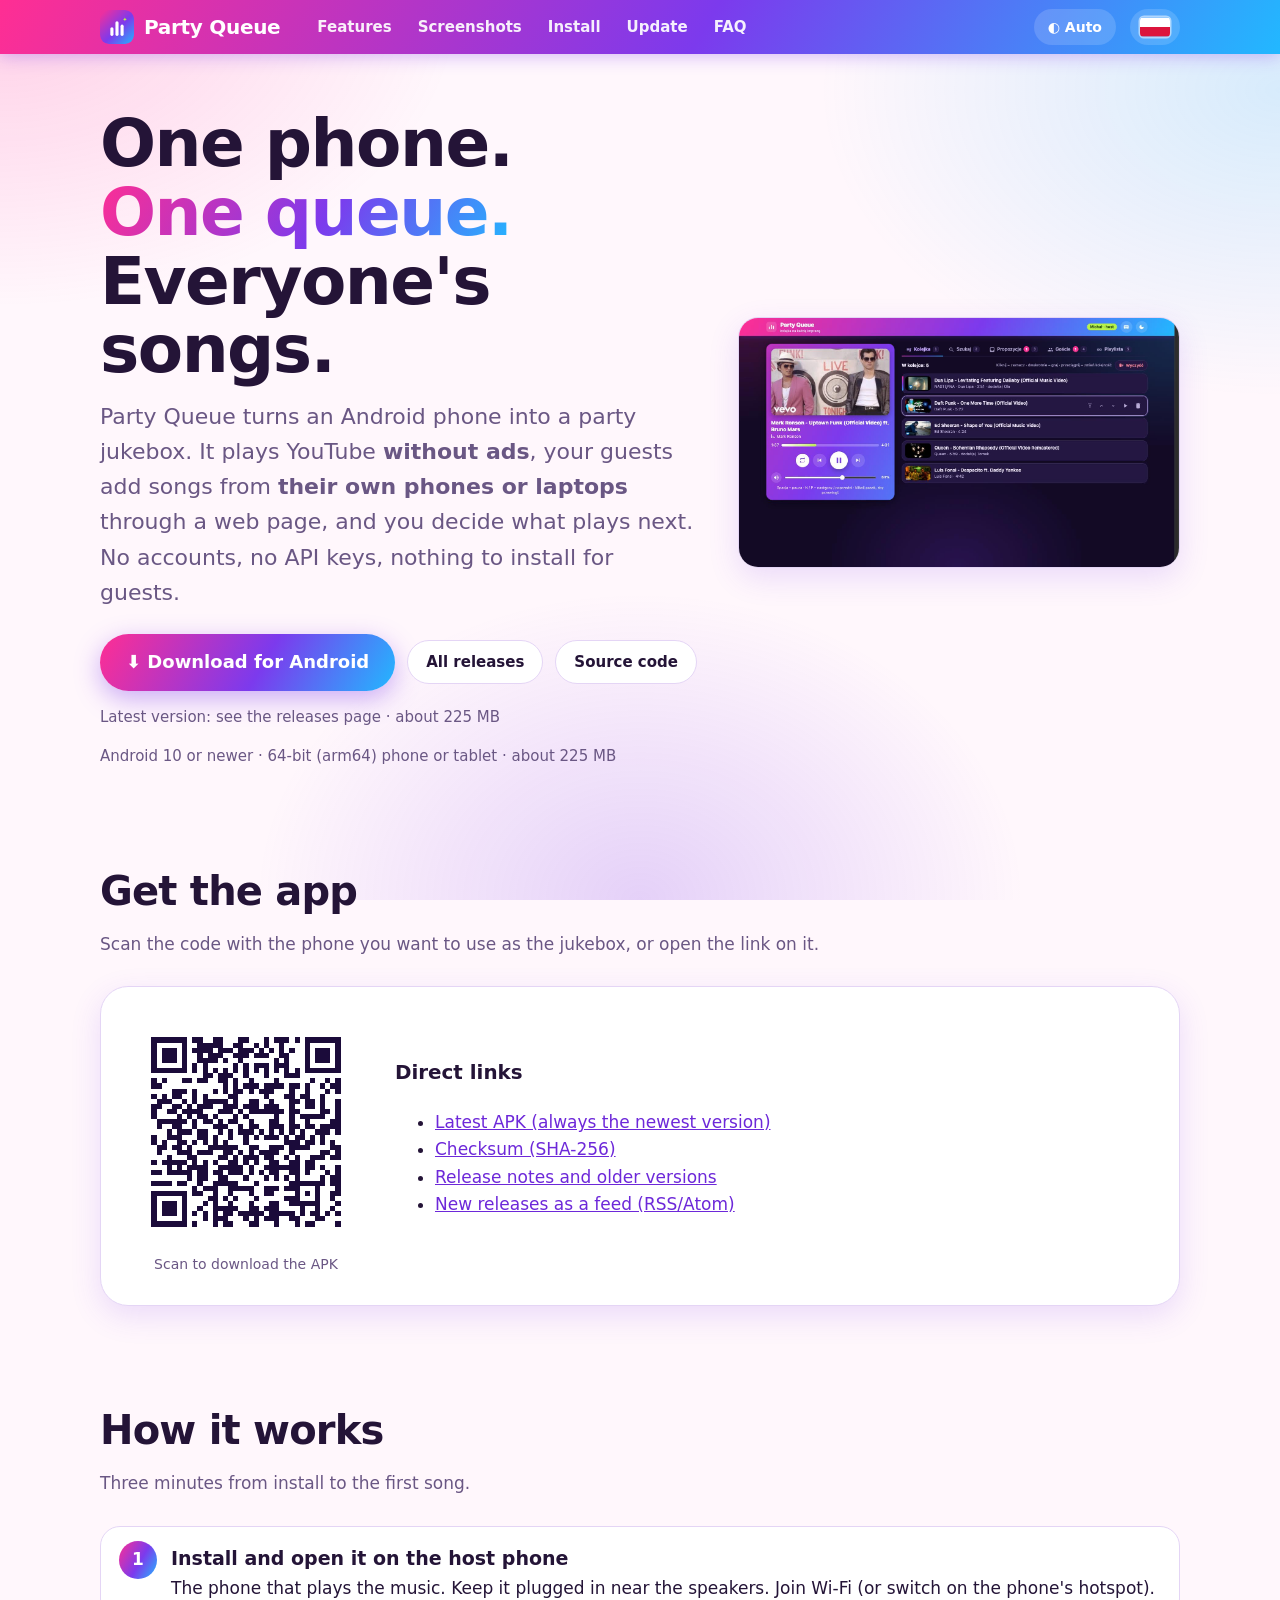
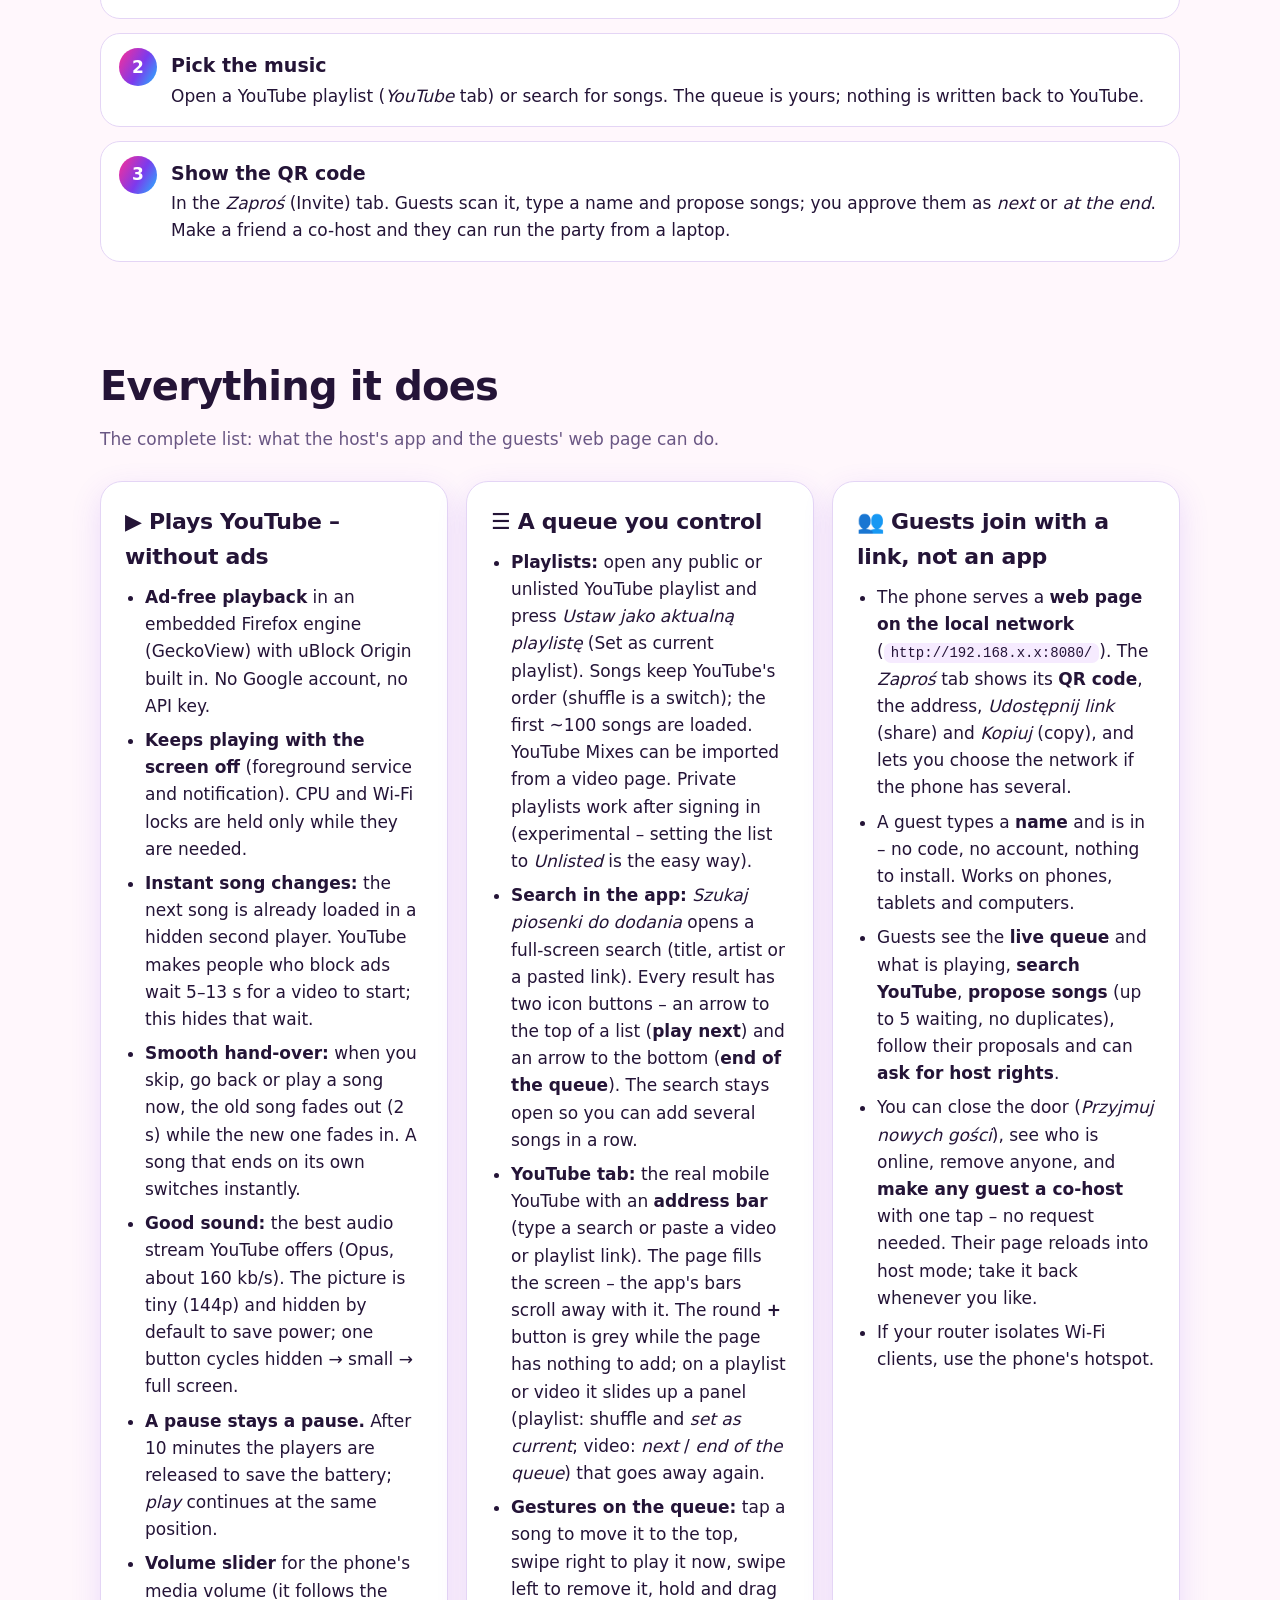
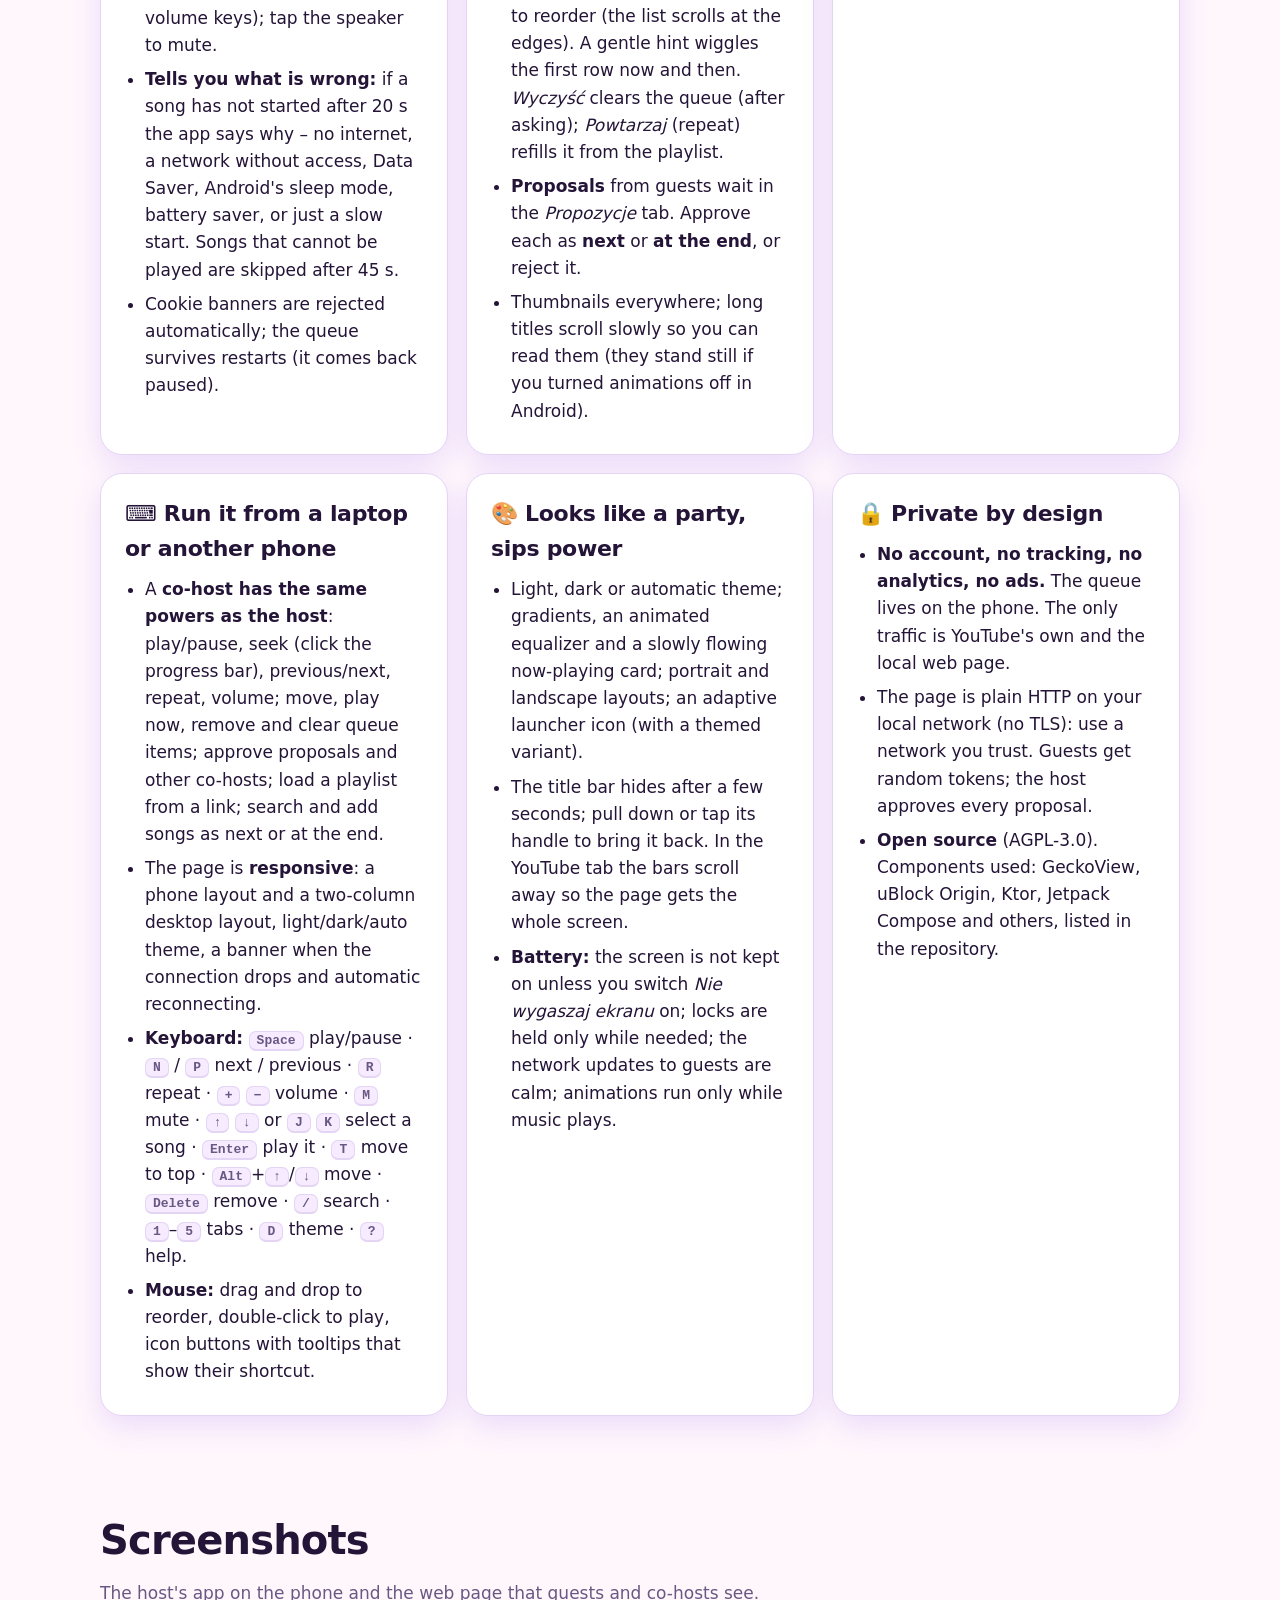
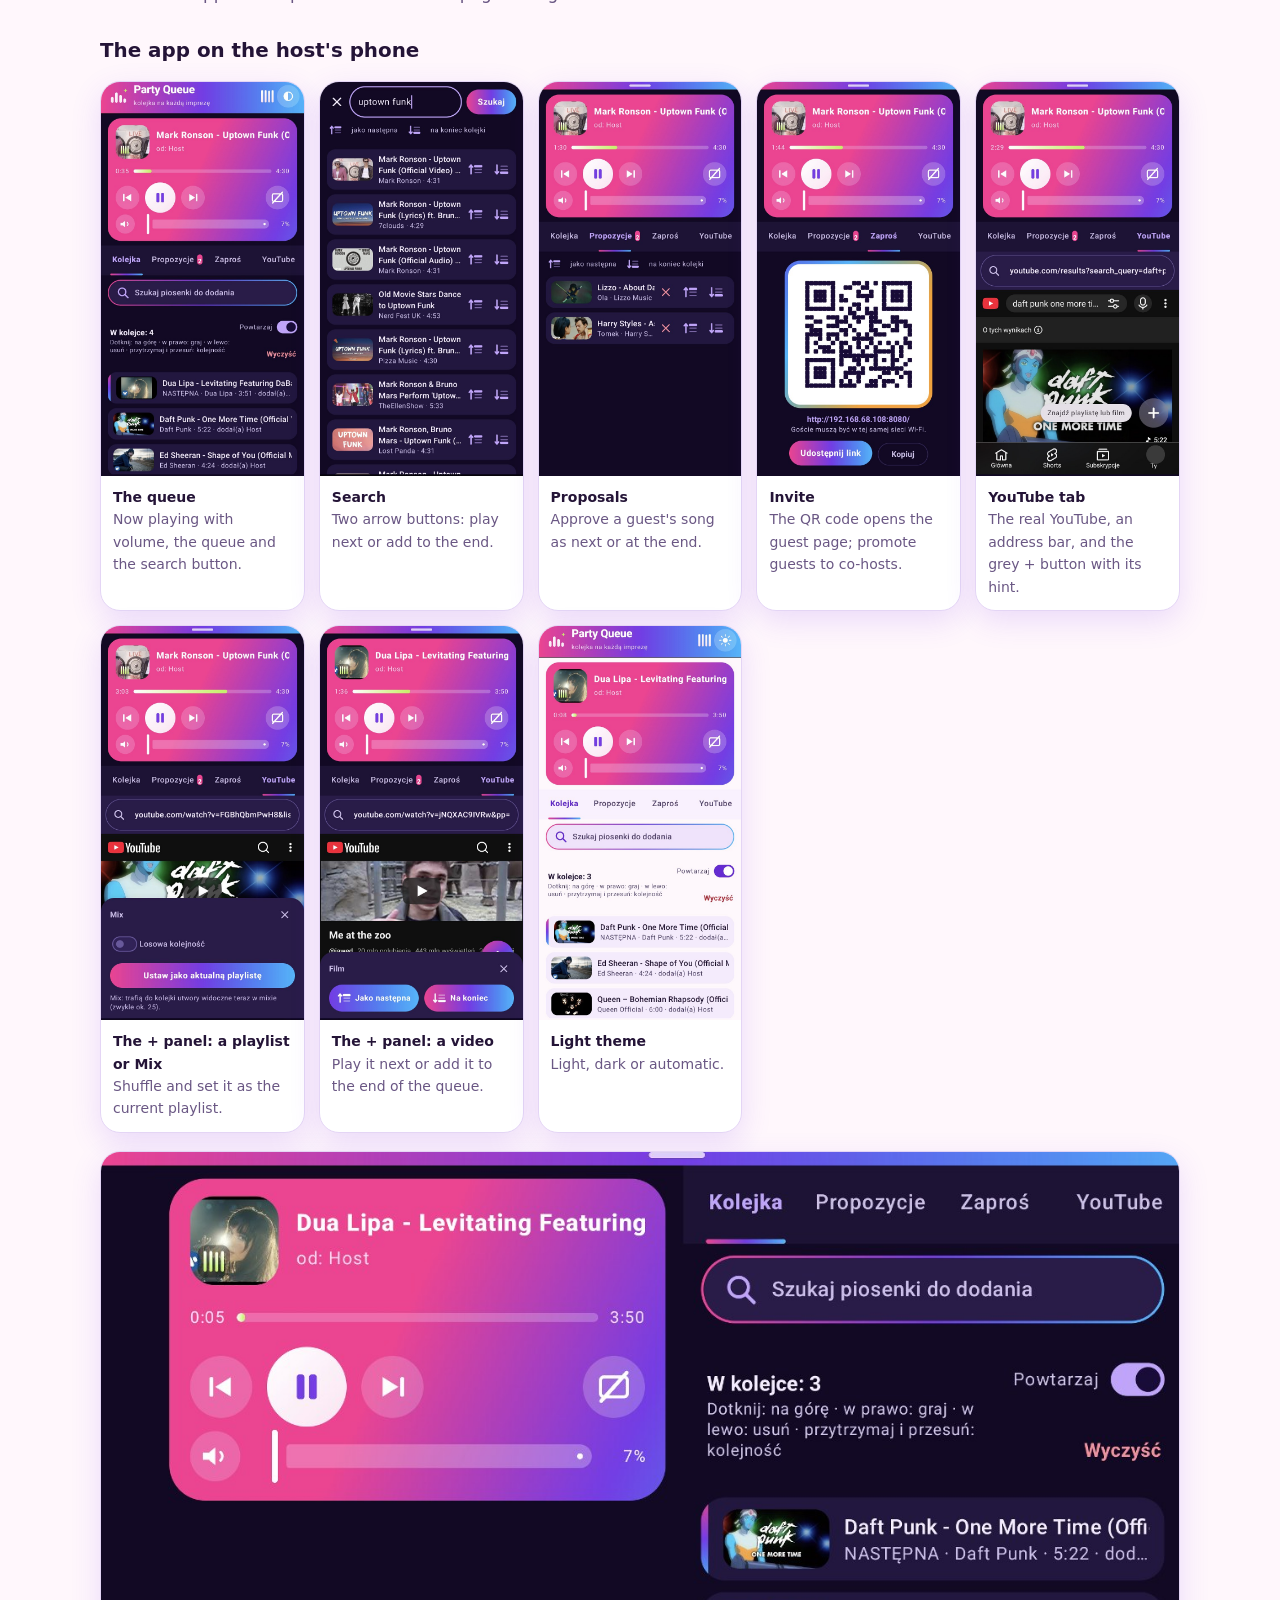
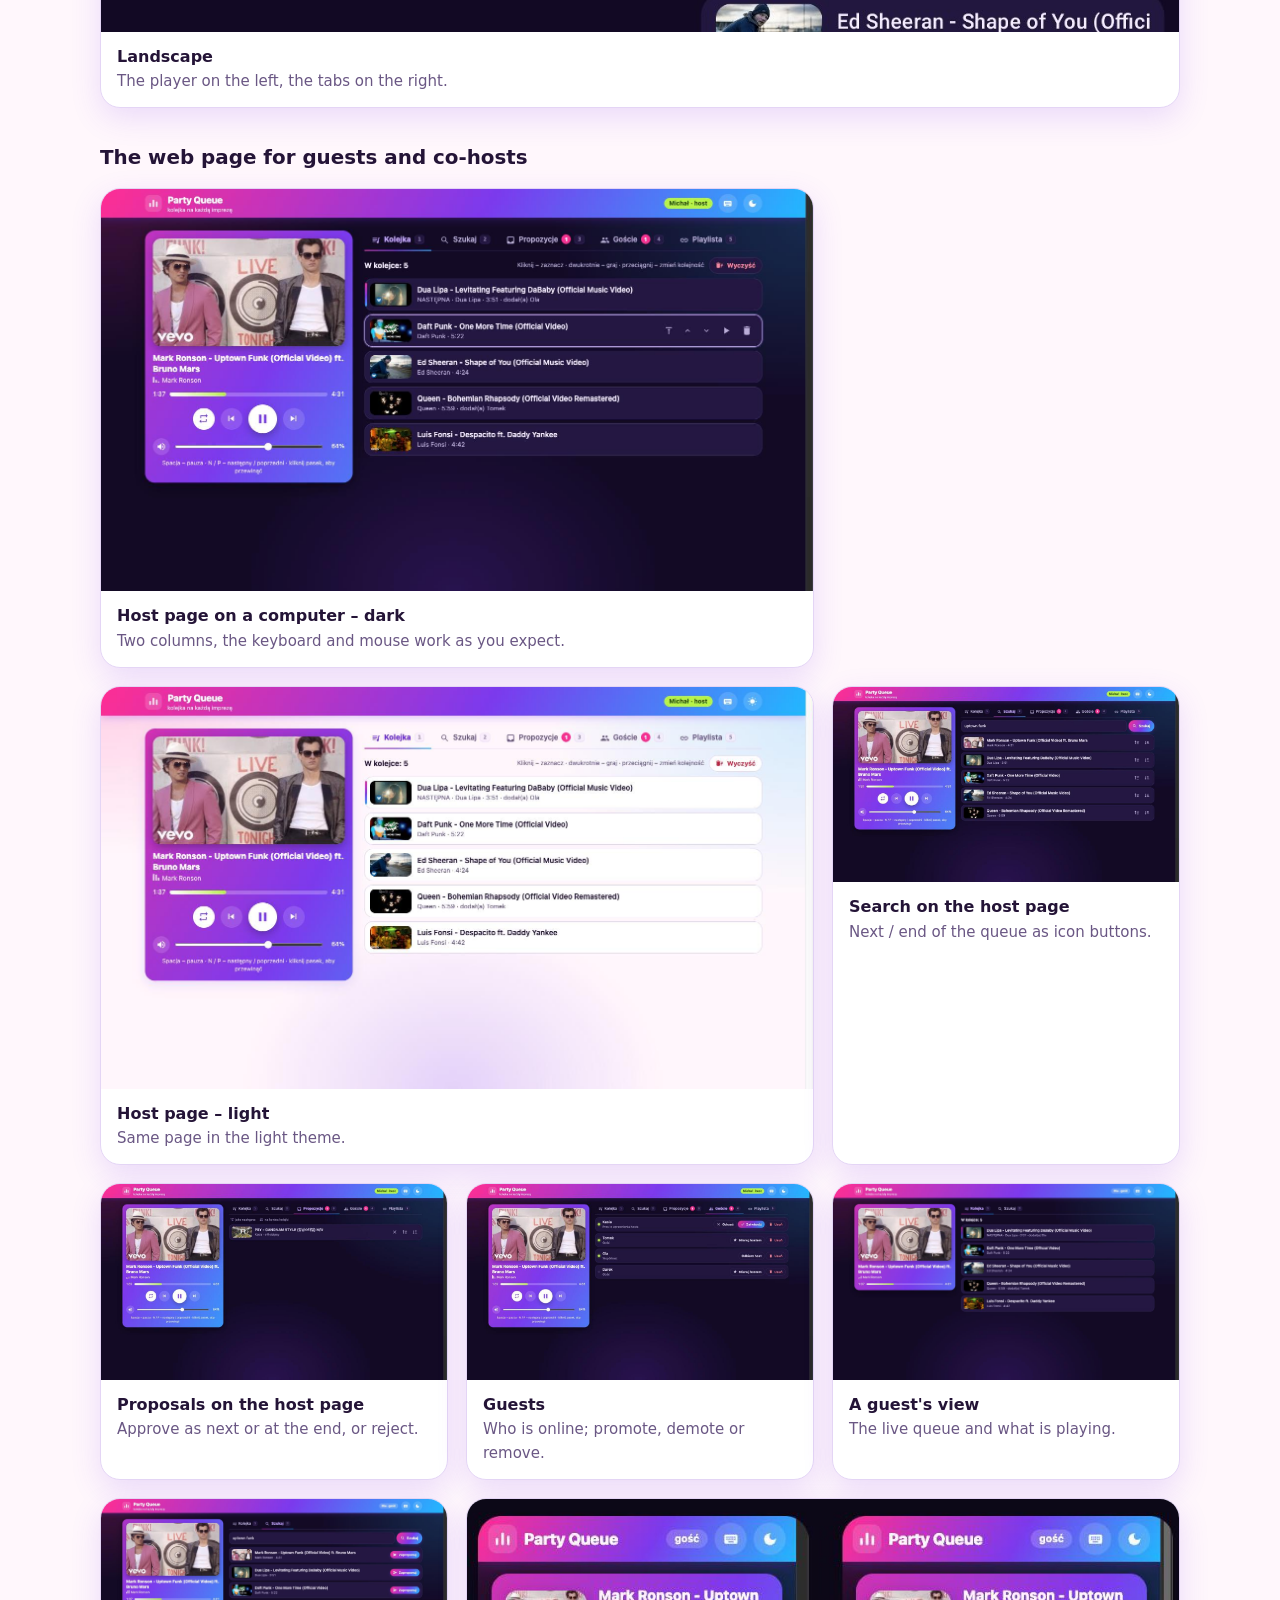
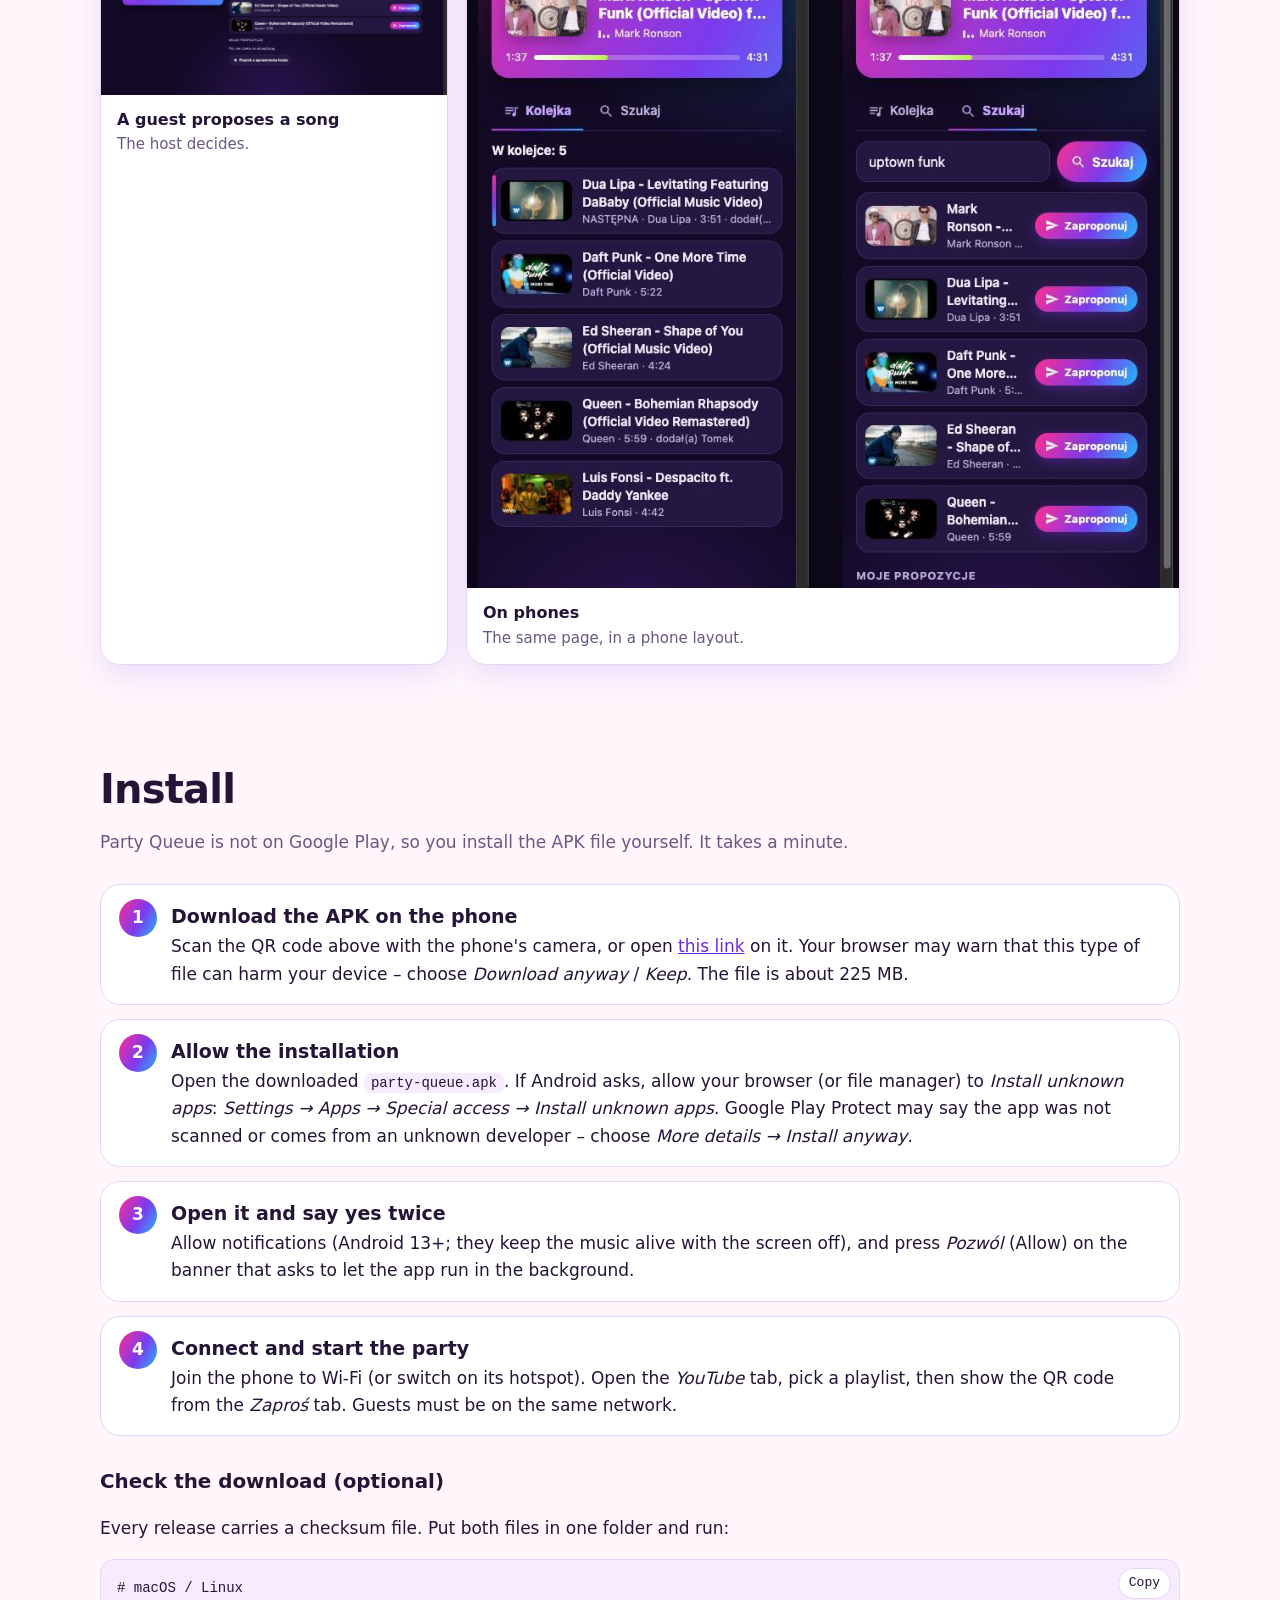
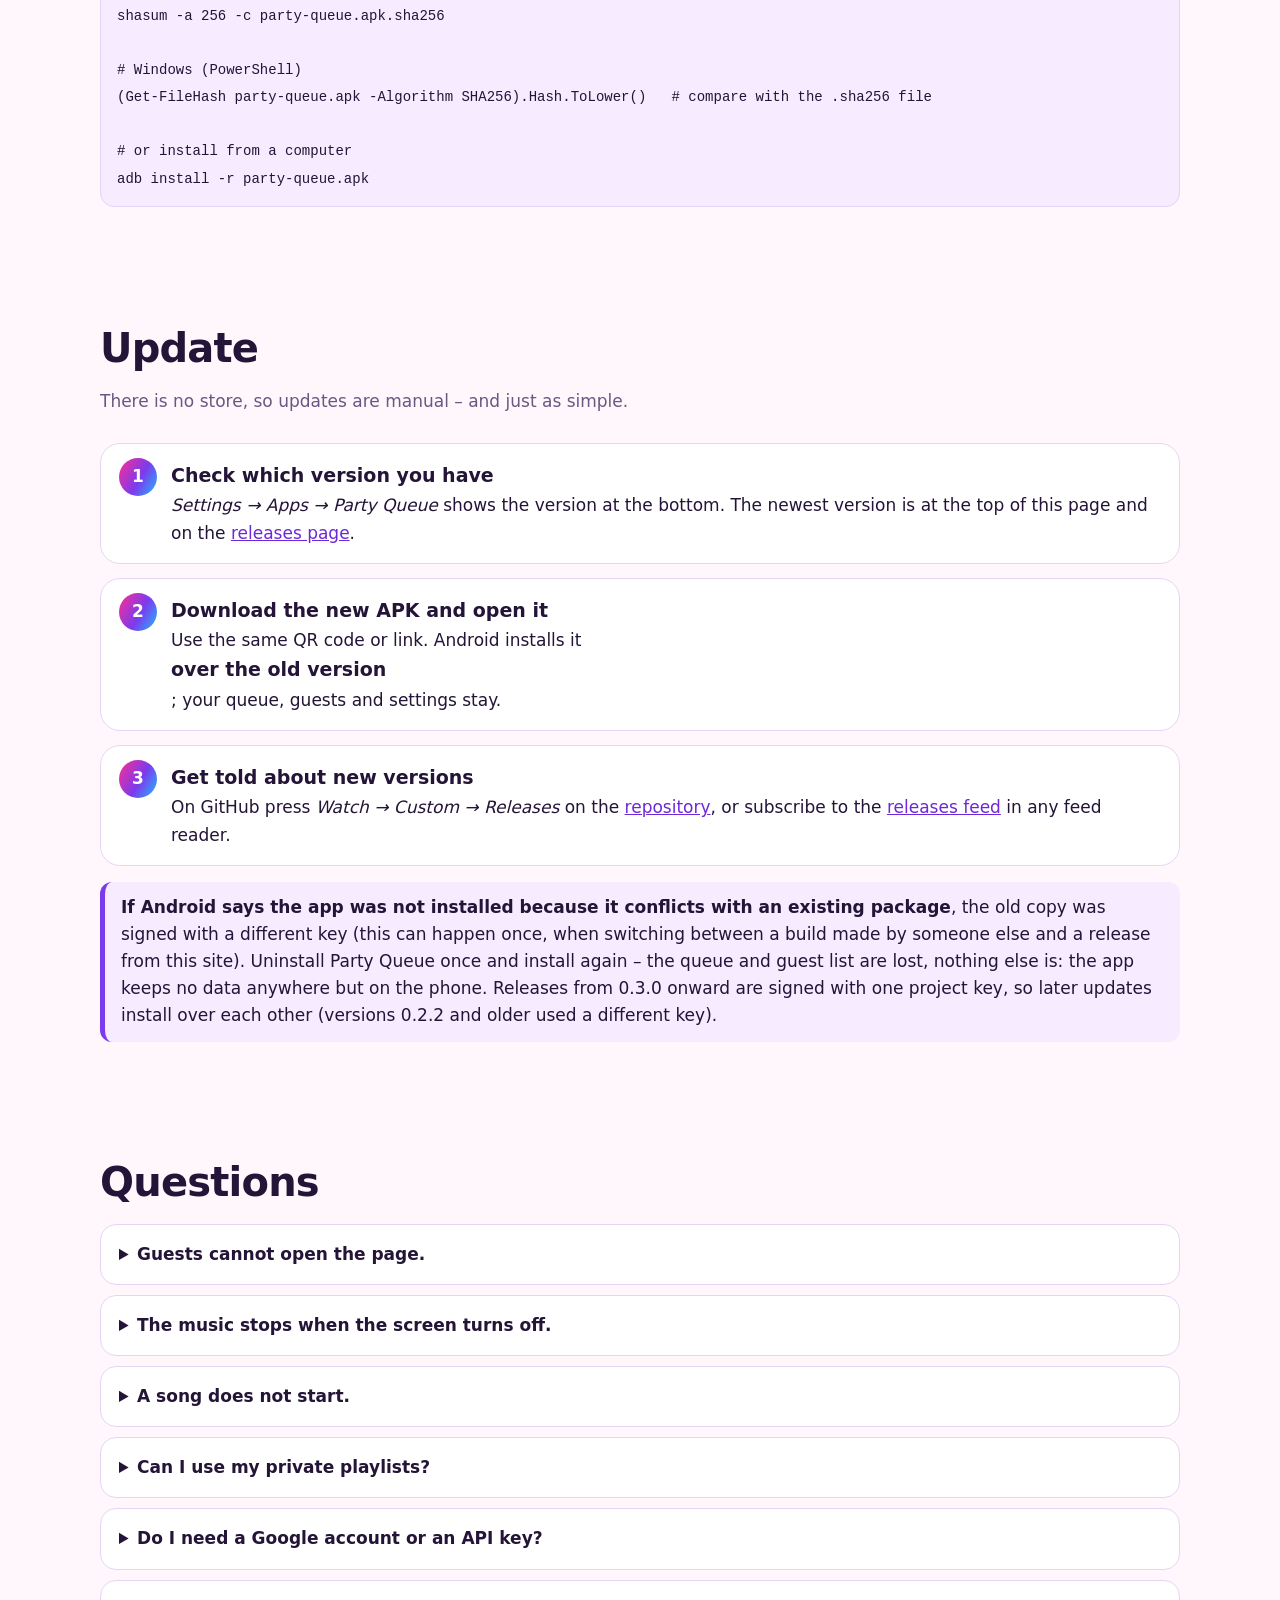
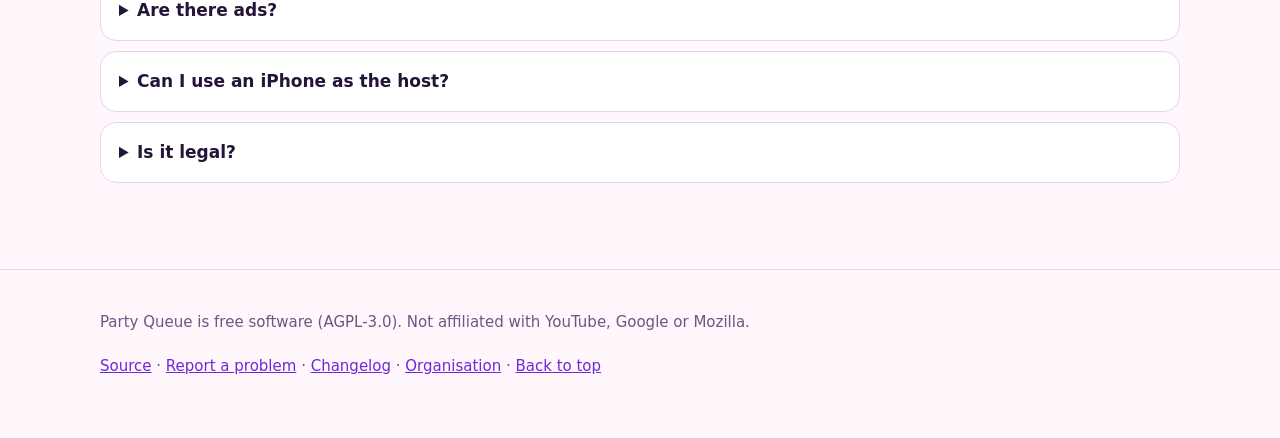
==== commit d31d9dbe: "State from which version the project key is used" ====
--- a/en/index.html
+++ b/en/index.html
@@ -18,7 +18,7 @@
 <meta property="og:locale" content="en_GB">
 <meta property="og:image" content="https://party-queue.github.io/assets/img/screens/web-queue-dark.jpg">
 <meta name="twitter:card" content="summary_large_image">
-<link rel="stylesheet" href="../assets/style.css?v=202610120016">
+<link rel="stylesheet" href="../assets/style.css?v=202610120029">
 </head>
 <body>
 <header class="top"><div class="wrap">
@@ -73,12 +73,12 @@
 adb install -r party-queue.apk</code></pre>
 </div></section>
 
-<section id="update"><div class="wrap"><h2>Update</h2><p class="sub">There is no store, so updates are manual – and just as simple.</p><ol class="steps"><li><b>Check which version you have</b><i>Settings → Apps → Party Queue</i> shows the version at the bottom. The newest version is at the top of this page and on the <a href="https://github.com/party-queue/party-queue/releases">releases page</a>.</li><li><b>Download the new APK and open it</b>Use the same QR code or link. Android installs it <b>over the old version</b>; your queue, guests and settings stay.</li><li><b>Get told about new versions</b>On GitHub press <i>Watch → Custom → Releases</i> on the <a href="https://github.com/party-queue/party-queue">repository</a>, or subscribe to the <a href="https://github.com/party-queue/party-queue/releases.atom">releases feed</a> in any feed reader.</li></ol><div class="note"><b>If Android says the app was not installed because it conflicts with an existing package</b>, the old copy was signed with a different key (this can happen once, when switching between a build made by someone else and a release from this site). Uninstall Party Queue once and install again – the queue and guest list are lost, nothing else is: the app keeps no data anywhere but on the phone. Releases from this site are signed with one project key, so later updates install over each other.</div></div></section>
+<section id="update"><div class="wrap"><h2>Update</h2><p class="sub">There is no store, so updates are manual – and just as simple.</p><ol class="steps"><li><b>Check which version you have</b><i>Settings → Apps → Party Queue</i> shows the version at the bottom. The newest version is at the top of this page and on the <a href="https://github.com/party-queue/party-queue/releases">releases page</a>.</li><li><b>Download the new APK and open it</b>Use the same QR code or link. Android installs it <b>over the old version</b>; your queue, guests and settings stay.</li><li><b>Get told about new versions</b>On GitHub press <i>Watch → Custom → Releases</i> on the <a href="https://github.com/party-queue/party-queue">repository</a>, or subscribe to the <a href="https://github.com/party-queue/party-queue/releases.atom">releases feed</a> in any feed reader.</li></ol><div class="note"><b>If Android says the app was not installed because it conflicts with an existing package</b>, the old copy was signed with a different key (this can happen once, when switching between a build made by someone else and a release from this site). Uninstall Party Queue once and install again – the queue and guest list are lost, nothing else is: the app keeps no data anywhere but on the phone. Releases from 0.3.0 onward are signed with one project key, so later updates install over each other (versions 0.2.2 and older used a different key).</div></div></section>
 
 <section id="faq"><div class="wrap"><h2>Questions</h2><details><summary>Guests cannot open the page.</summary><p>Check that they are on the same Wi-Fi as the host phone, and use the address shown in the <i>Zaproś</i> tab – the phone's address can change after it reconnects. Some routers and guest networks isolate devices from each other; switch on the host phone's hotspot and join it instead.</p></details><details><summary>The music stops when the screen turns off.</summary><p>Allow notifications and press <i>Pozwól</i> on the banner (battery optimisation off for the app). On some phones also set the app to <i>Unrestricted</i> battery use in the system settings.</p></details><details><summary>A song does not start.</summary><p>Wait 20 seconds: the app then shows why under the player (no internet, Data Saver, sleep mode…). YouTube itself sometimes delays the start of a video; songs that cannot be played are skipped after 45 seconds.</p></details><details><summary>Can I use my private playlists?</summary><p>Public and unlisted playlists work without signing in. For a private one, sign in on the <i>YouTube</i> tab (experimental) – or set the playlist to <i>Unlisted</i> on YouTube, which is the easiest way.</p></details><details><summary>Do I need a Google account or an API key?</summary><p>No. The app reads the same public pages a browser does.</p></details><details><summary>Are there ads?</summary><p>No, uBlock Origin is built in. If one ever slips through, please report it on GitHub.</p></details><details><summary>Can I use an iPhone as the host?</summary><p>No – the host must be an Android phone (Android 10+, 64-bit). Guests can use any phone, tablet or computer with a browser.</p></details><details><summary>Is it legal?</summary><p>It is not affiliated with YouTube, Google or Mozilla. Using it may conflict with YouTube's Terms of Service; use it at your own risk and for private events.</p></details></div></section>
 </main>
 
 <footer><div class="wrap"><div>Party Queue is free software (AGPL-3.0). Not affiliated with YouTube, Google or Mozilla.</div><div><a href="https://github.com/party-queue/party-queue">Source</a> · <a href="https://github.com/party-queue/party-queue/issues">Report a problem</a> · <a href="https://github.com/party-queue/party-queue/blob/main/CHANGELOG.md">Changelog</a> · <a href="https://github.com/party-queue">Organisation</a> · <a href="#top">Back to top</a></div></div></footer>
-<script src="../assets/site.js?v=202610120016"></script>
+<script src="../assets/site.js?v=202610120029"></script>
 </body>
 </html>
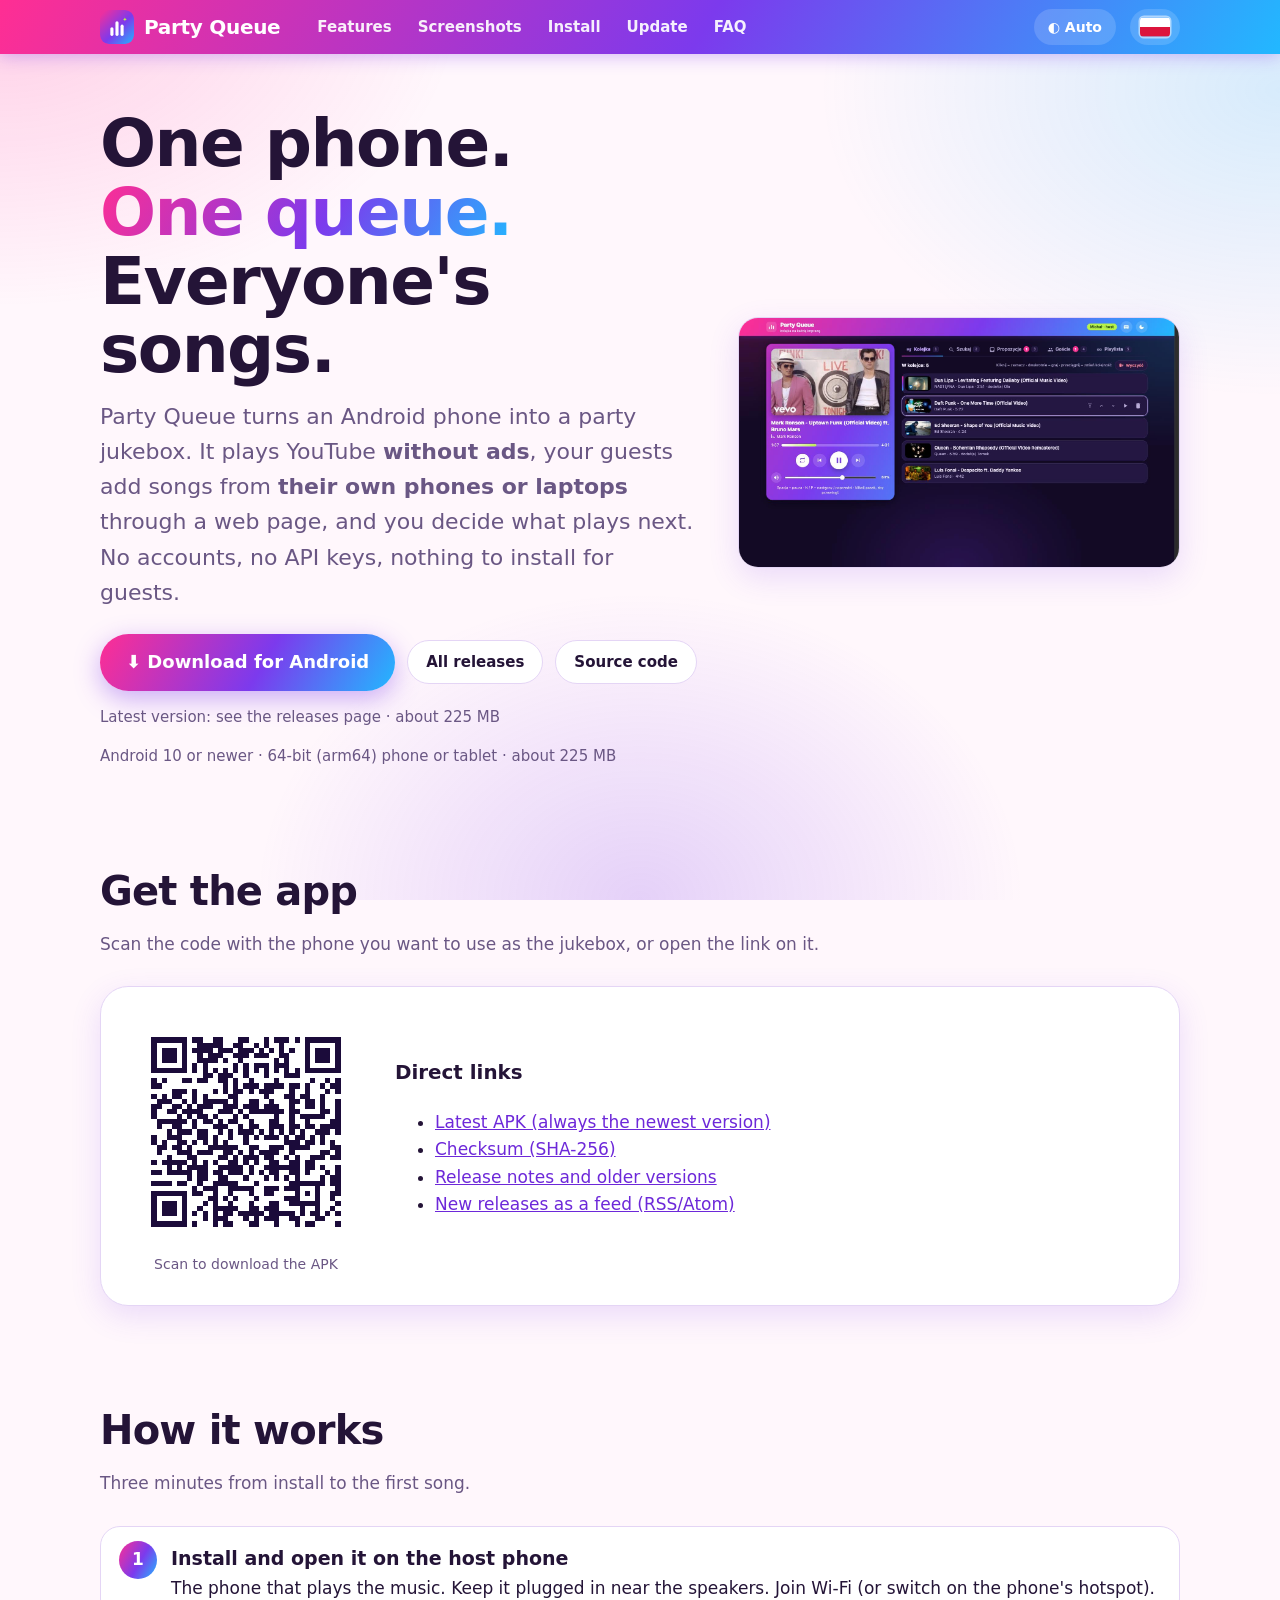
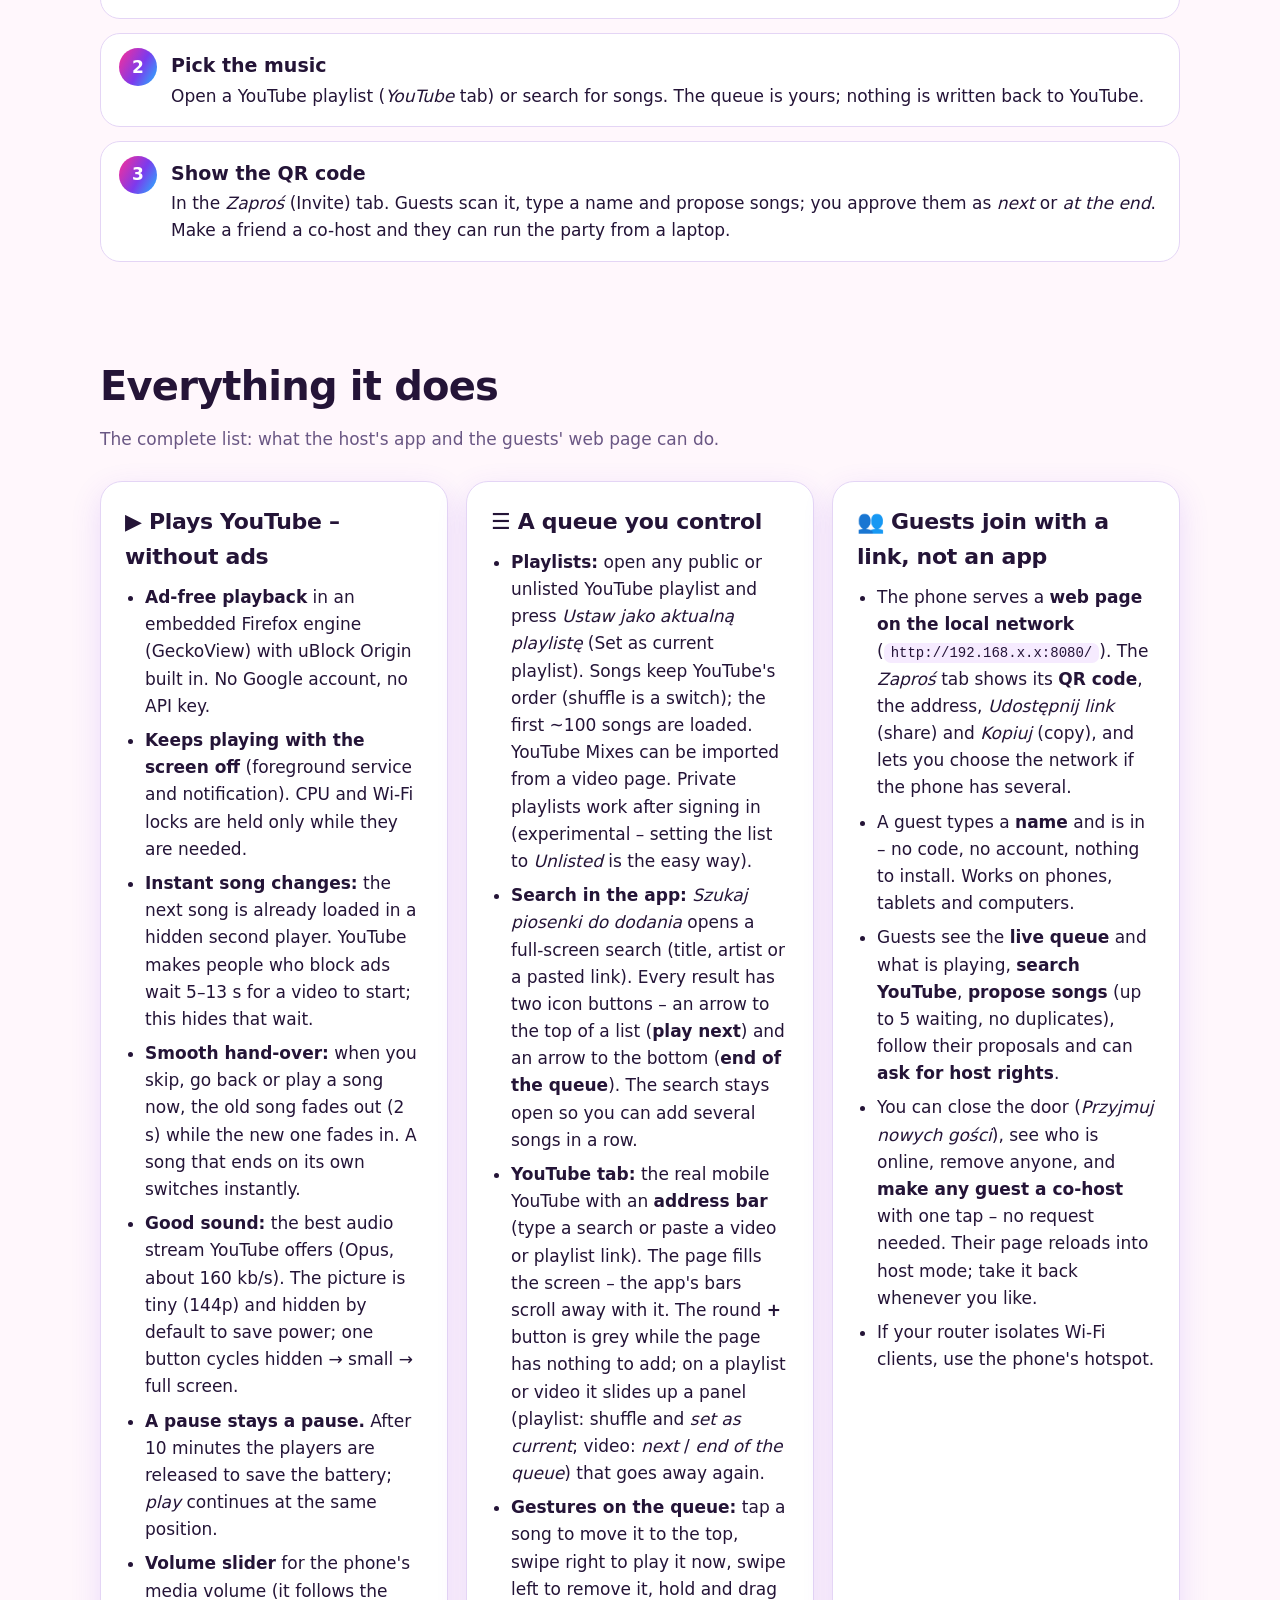
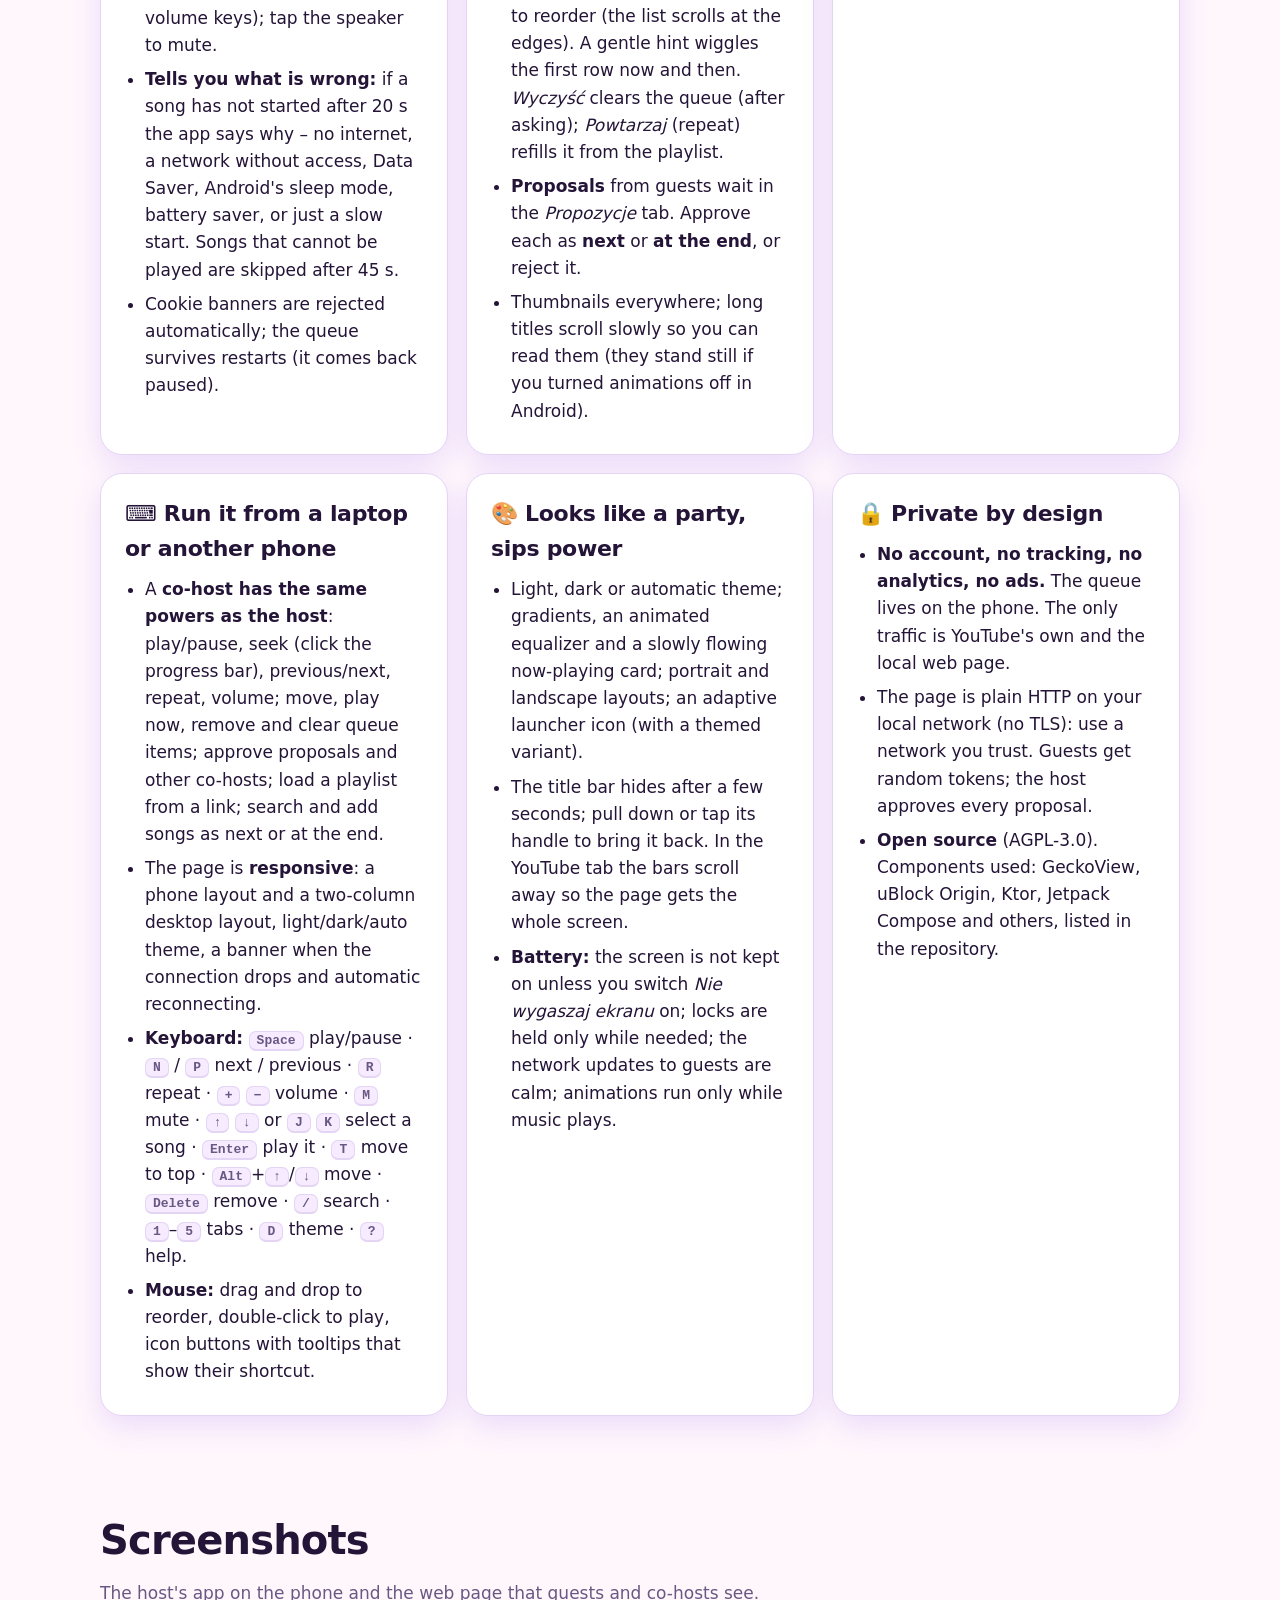
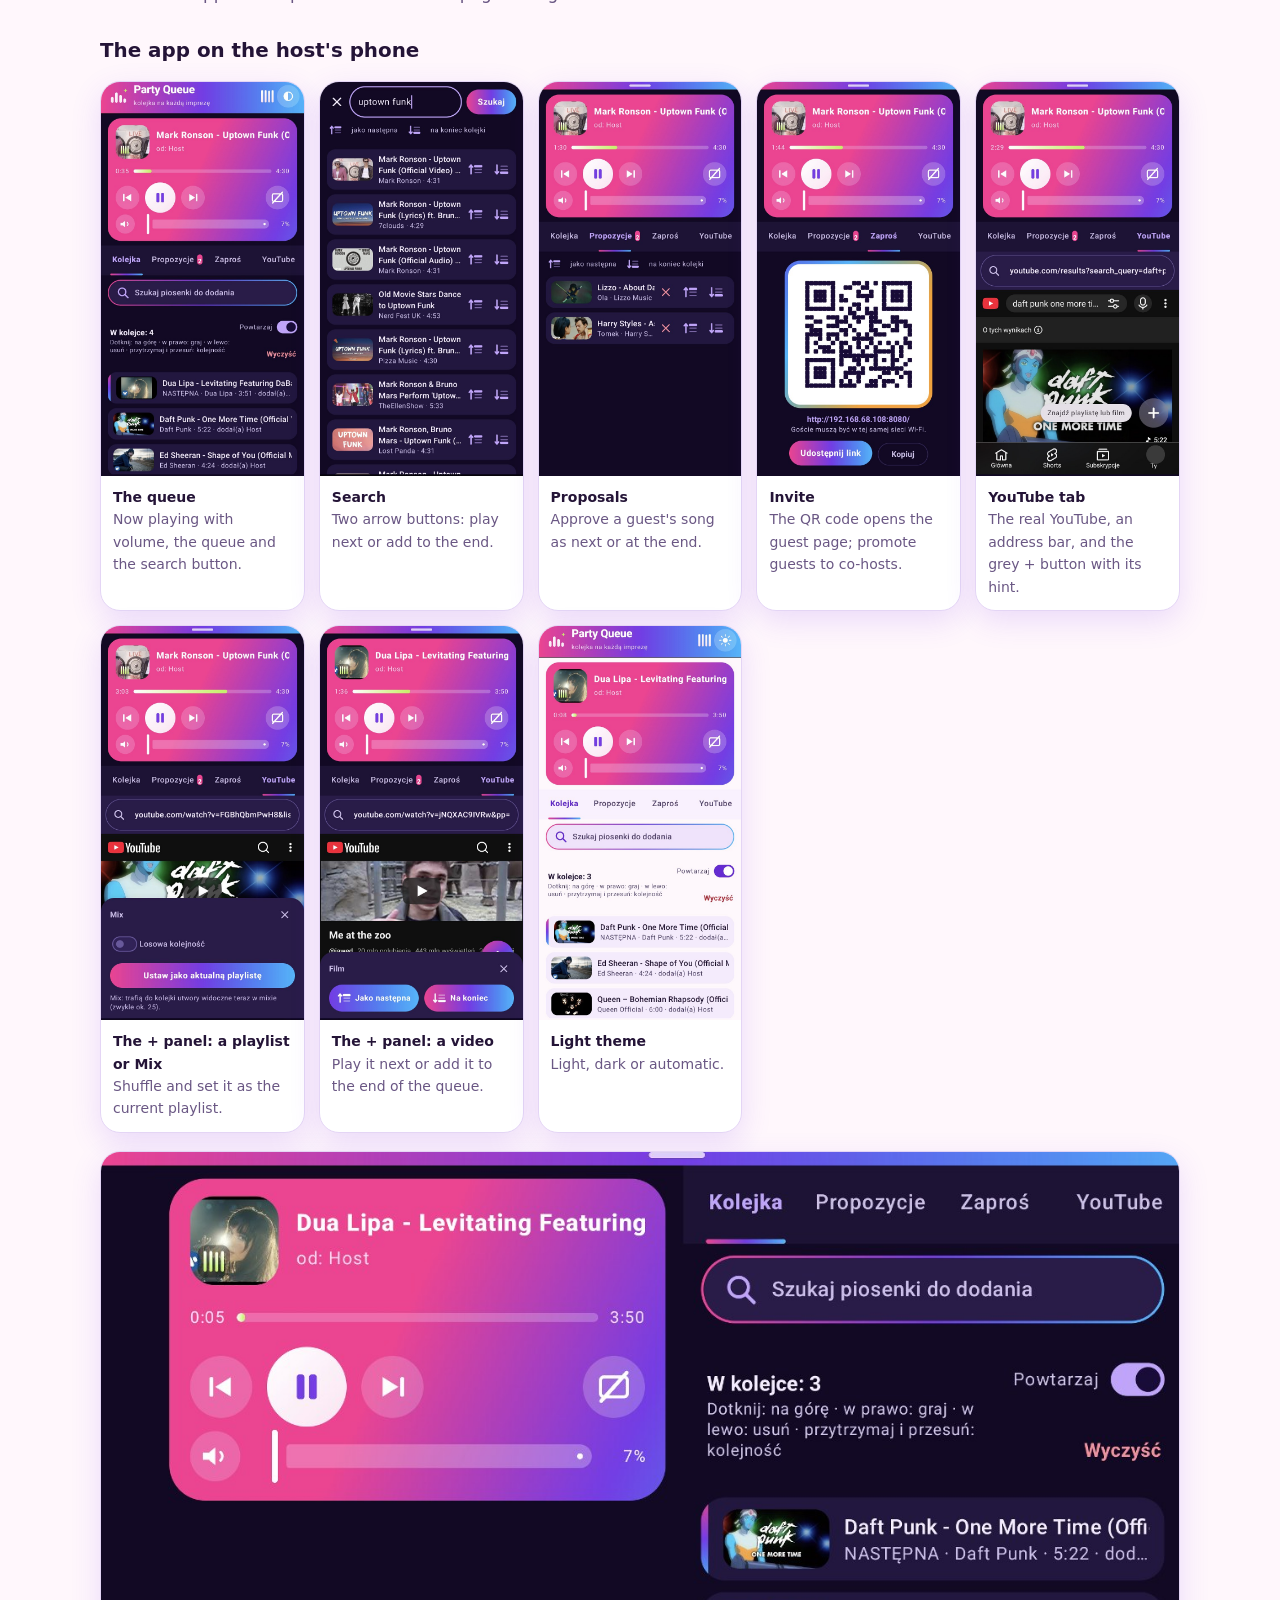
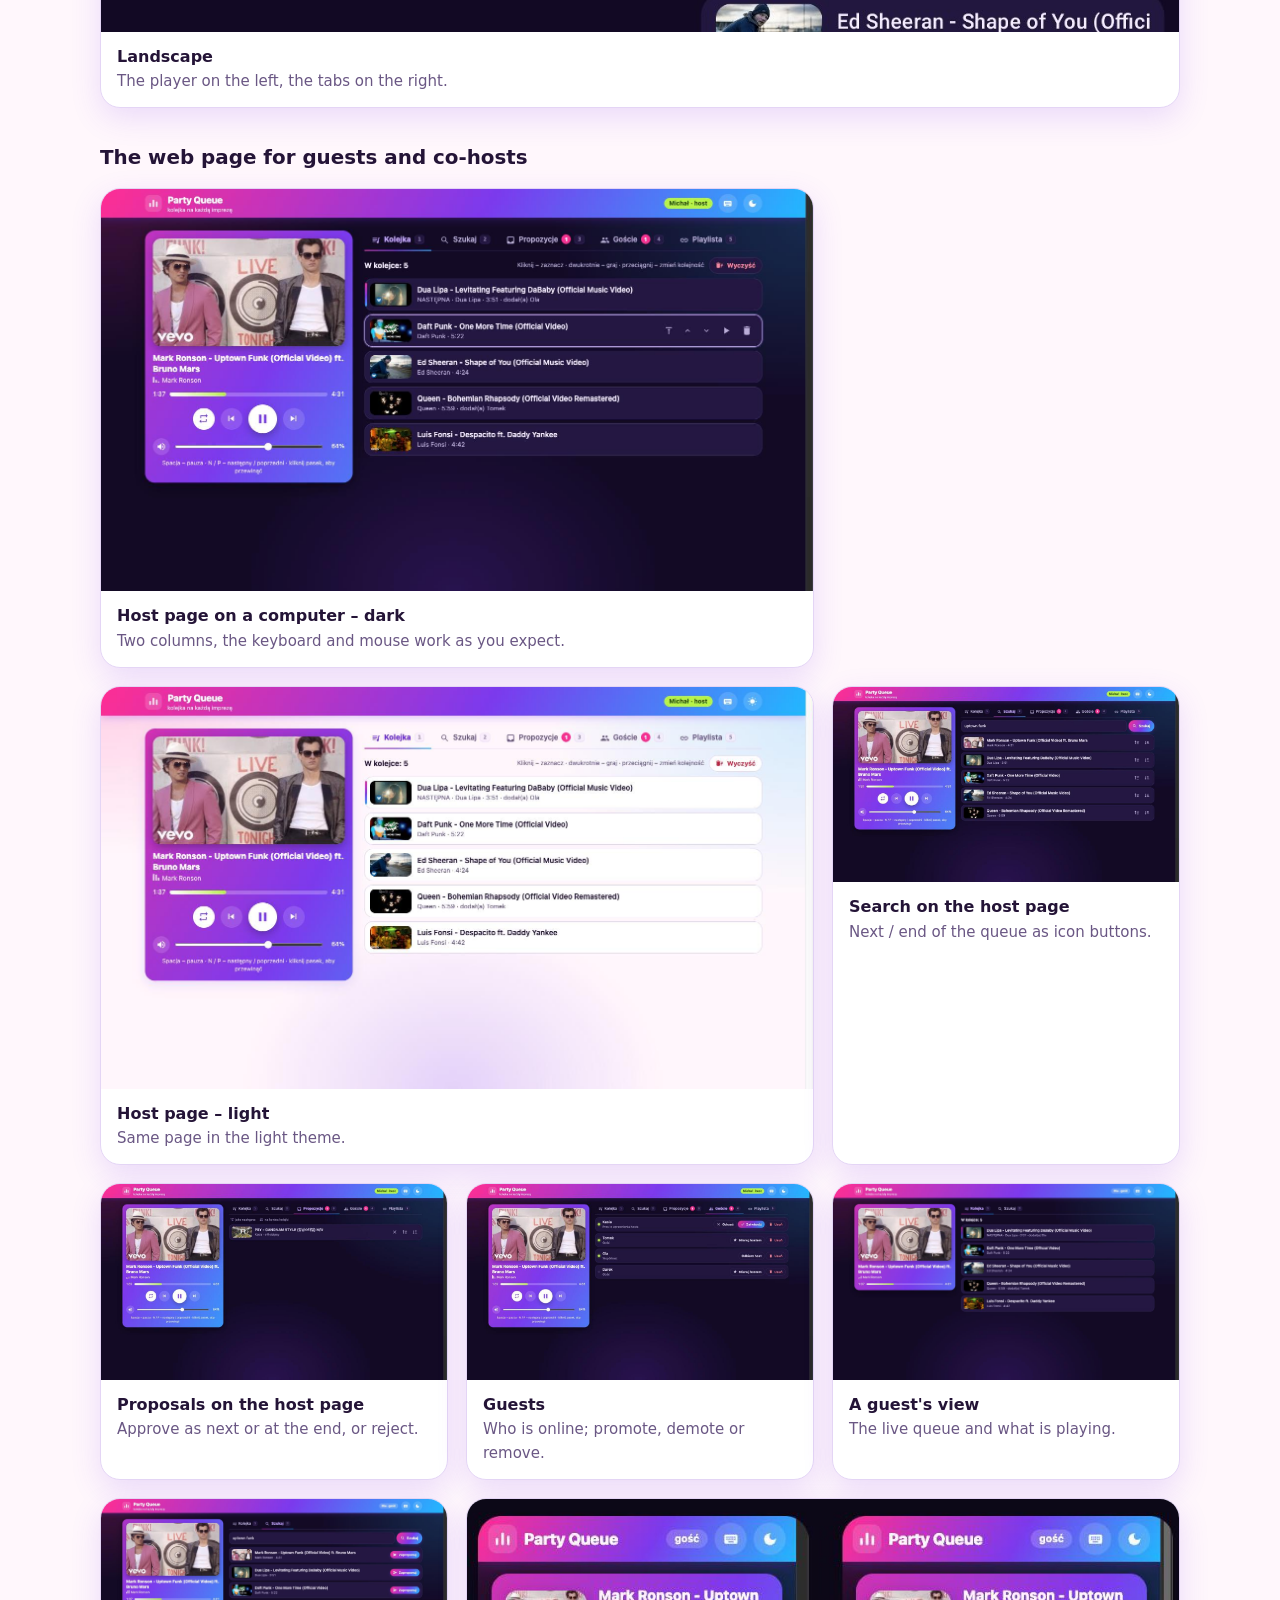
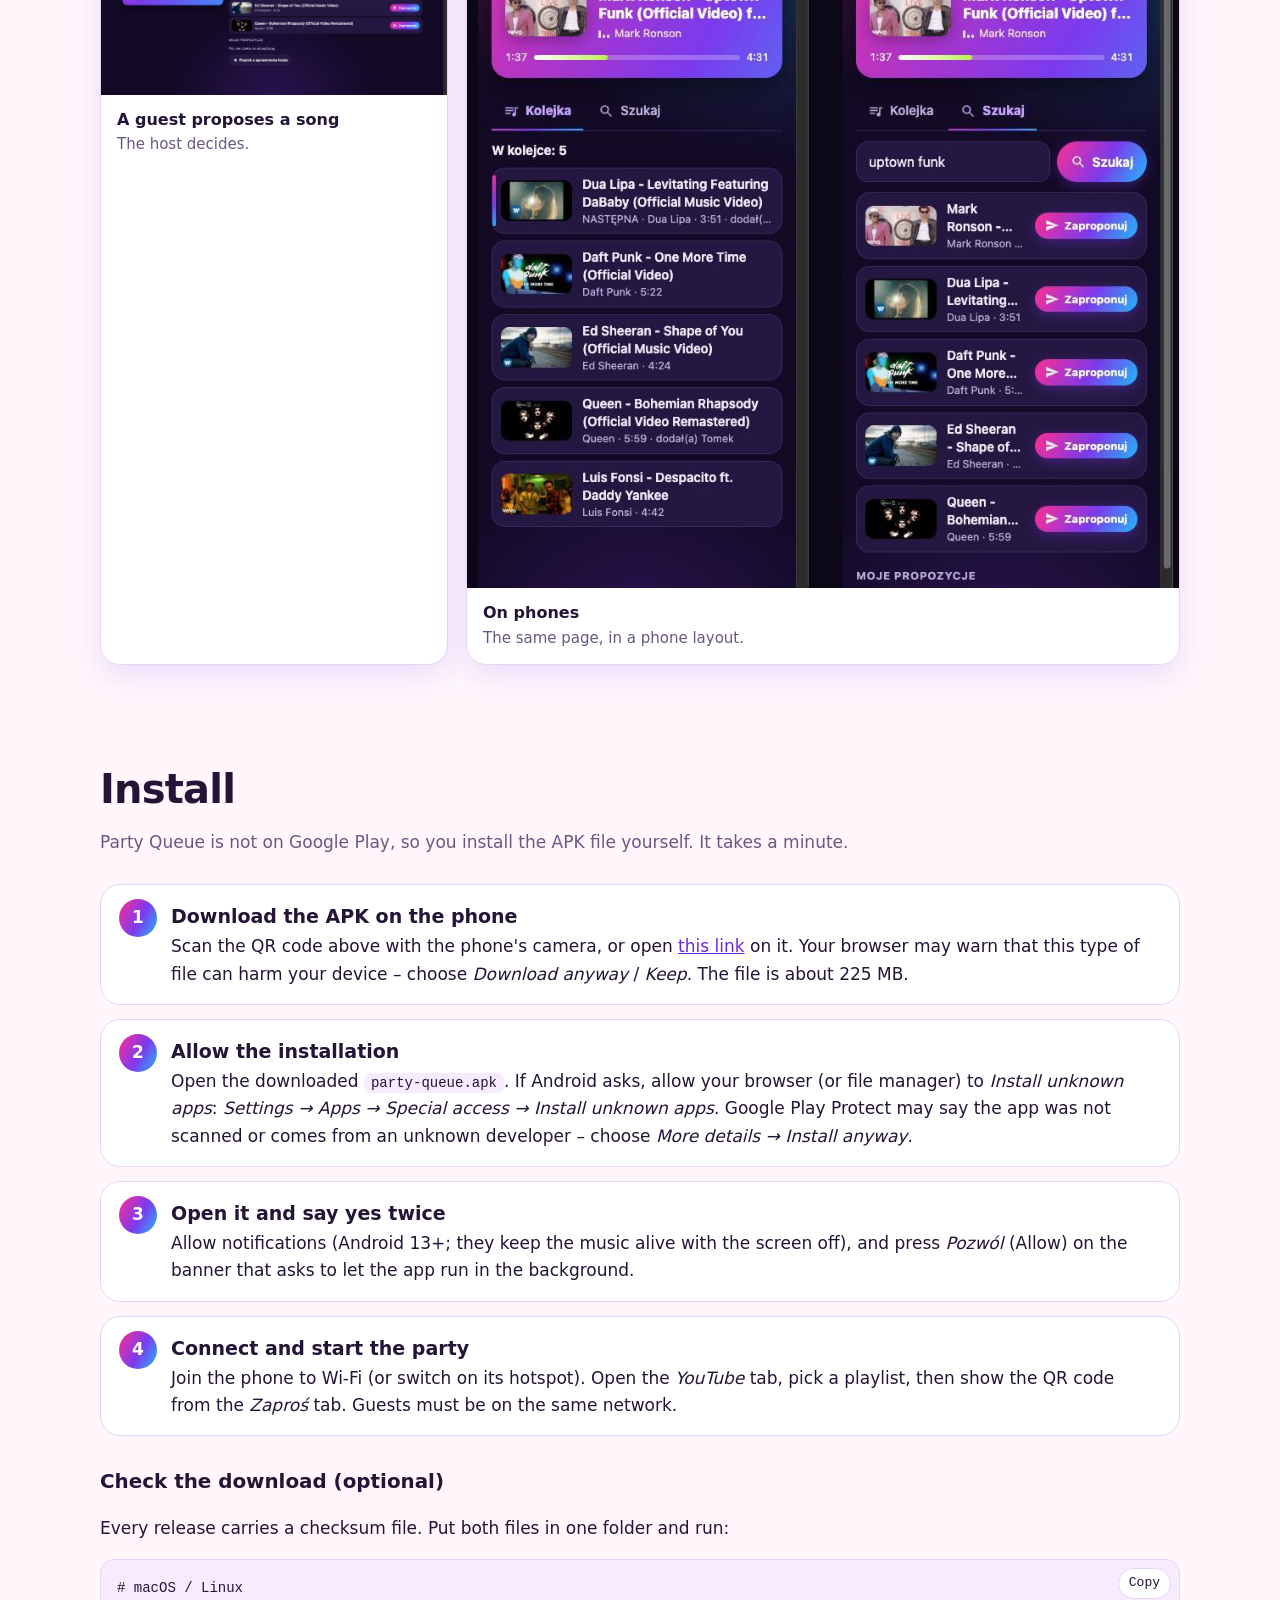
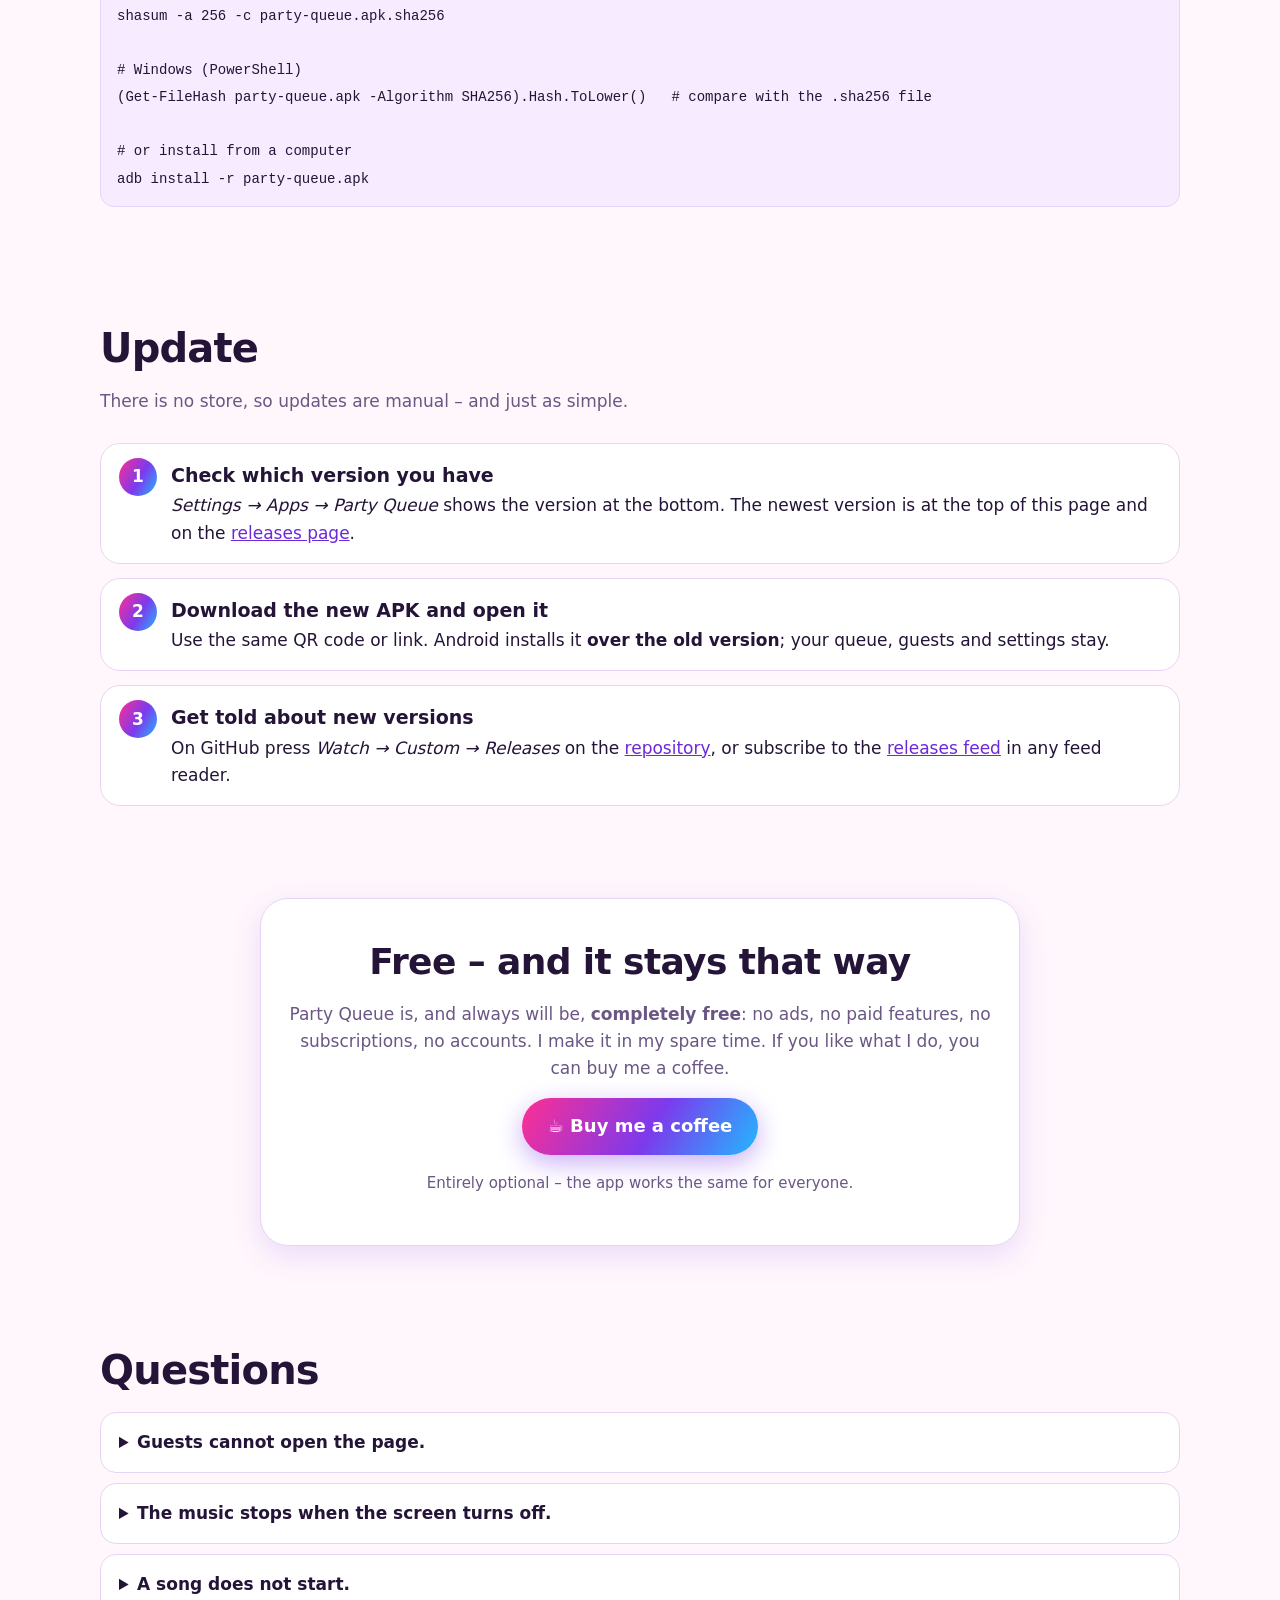
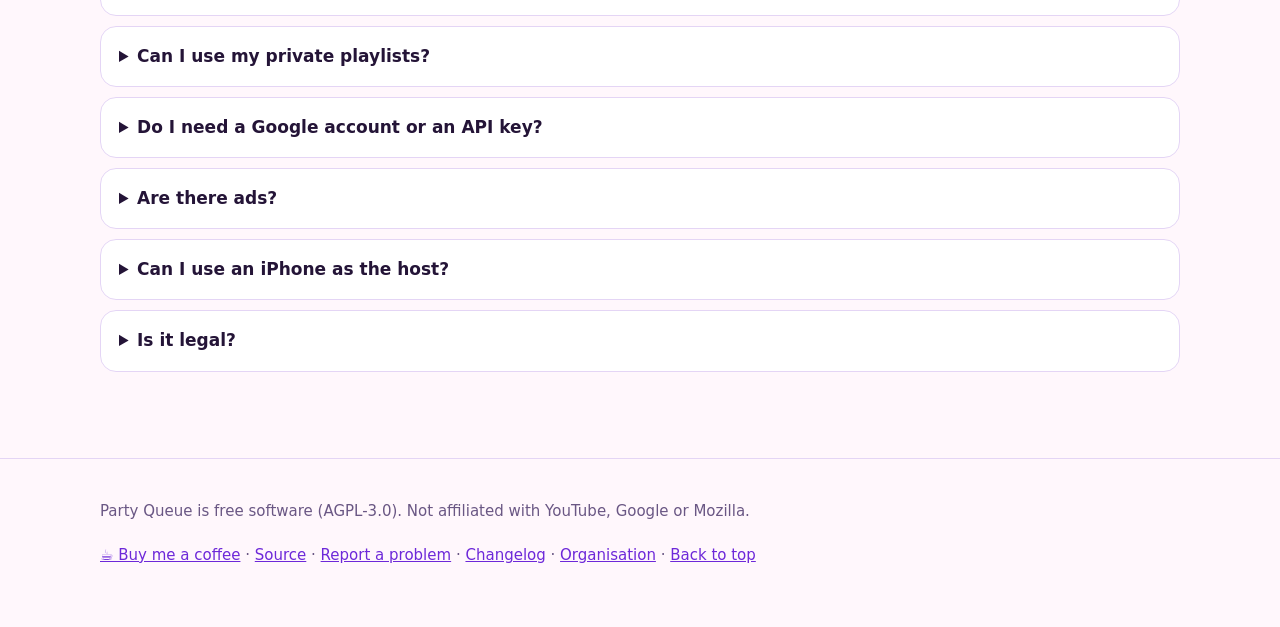
==== commit 7bc44a41: "Support section (free forever, buy me a coffee); remove the key-conflict note; fix inline bold in st" ====
--- a/en/index.html
+++ b/en/index.html
@@ -18,7 +18,7 @@
 <meta property="og:locale" content="en_GB">
 <meta property="og:image" content="https://party-queue.github.io/assets/img/screens/web-queue-dark.jpg">
 <meta name="twitter:card" content="summary_large_image">
-<link rel="stylesheet" href="../assets/style.css?v=202610120029">
+<link rel="stylesheet" href="../assets/style.css?v=202610120041">
 </head>
 <body>
 <header class="top"><div class="wrap">
@@ -73,12 +73,18 @@
 adb install -r party-queue.apk</code></pre>
 </div></section>
 
-<section id="update"><div class="wrap"><h2>Update</h2><p class="sub">There is no store, so updates are manual – and just as simple.</p><ol class="steps"><li><b>Check which version you have</b><i>Settings → Apps → Party Queue</i> shows the version at the bottom. The newest version is at the top of this page and on the <a href="https://github.com/party-queue/party-queue/releases">releases page</a>.</li><li><b>Download the new APK and open it</b>Use the same QR code or link. Android installs it <b>over the old version</b>; your queue, guests and settings stay.</li><li><b>Get told about new versions</b>On GitHub press <i>Watch → Custom → Releases</i> on the <a href="https://github.com/party-queue/party-queue">repository</a>, or subscribe to the <a href="https://github.com/party-queue/party-queue/releases.atom">releases feed</a> in any feed reader.</li></ol><div class="note"><b>If Android says the app was not installed because it conflicts with an existing package</b>, the old copy was signed with a different key (this can happen once, when switching between a build made by someone else and a release from this site). Uninstall Party Queue once and install again – the queue and guest list are lost, nothing else is: the app keeps no data anywhere but on the phone. Releases from 0.3.0 onward are signed with one project key, so later updates install over each other (versions 0.2.2 and older used a different key).</div></div></section>
+<section id="update"><div class="wrap"><h2>Update</h2><p class="sub">There is no store, so updates are manual – and just as simple.</p><ol class="steps"><li><b>Check which version you have</b><i>Settings → Apps → Party Queue</i> shows the version at the bottom. The newest version is at the top of this page and on the <a href="https://github.com/party-queue/party-queue/releases">releases page</a>.</li><li><b>Download the new APK and open it</b>Use the same QR code or link. Android installs it <b>over the old version</b>; your queue, guests and settings stay.</li><li><b>Get told about new versions</b>On GitHub press <i>Watch → Custom → Releases</i> on the <a href="https://github.com/party-queue/party-queue">repository</a>, or subscribe to the <a href="https://github.com/party-queue/party-queue/releases.atom">releases feed</a> in any feed reader.</li></ol></div></section>
+
+<section id="support"><div class="wrap"><div class="support">
+  <h2>Free – and it stays that way</h2><p>Party Queue is, and always will be, <b>completely free</b>: no ads, no paid features, no subscriptions, no accounts. I make it in my spare time. If you like what I do, you can buy me a coffee.</p>
+  <p><a class="btn primary" href="https://suppi.pl/mleczakm" rel="noopener">☕ Buy me a coffee</a></p>
+  <p class="meta">Entirely optional – the app works the same for everyone.</p>
+</div></div></section>
 
 <section id="faq"><div class="wrap"><h2>Questions</h2><details><summary>Guests cannot open the page.</summary><p>Check that they are on the same Wi-Fi as the host phone, and use the address shown in the <i>Zaproś</i> tab – the phone's address can change after it reconnects. Some routers and guest networks isolate devices from each other; switch on the host phone's hotspot and join it instead.</p></details><details><summary>The music stops when the screen turns off.</summary><p>Allow notifications and press <i>Pozwól</i> on the banner (battery optimisation off for the app). On some phones also set the app to <i>Unrestricted</i> battery use in the system settings.</p></details><details><summary>A song does not start.</summary><p>Wait 20 seconds: the app then shows why under the player (no internet, Data Saver, sleep mode…). YouTube itself sometimes delays the start of a video; songs that cannot be played are skipped after 45 seconds.</p></details><details><summary>Can I use my private playlists?</summary><p>Public and unlisted playlists work without signing in. For a private one, sign in on the <i>YouTube</i> tab (experimental) – or set the playlist to <i>Unlisted</i> on YouTube, which is the easiest way.</p></details><details><summary>Do I need a Google account or an API key?</summary><p>No. The app reads the same public pages a browser does.</p></details><details><summary>Are there ads?</summary><p>No, uBlock Origin is built in. If one ever slips through, please report it on GitHub.</p></details><details><summary>Can I use an iPhone as the host?</summary><p>No – the host must be an Android phone (Android 10+, 64-bit). Guests can use any phone, tablet or computer with a browser.</p></details><details><summary>Is it legal?</summary><p>It is not affiliated with YouTube, Google or Mozilla. Using it may conflict with YouTube's Terms of Service; use it at your own risk and for private events.</p></details></div></section>
 </main>
 
-<footer><div class="wrap"><div>Party Queue is free software (AGPL-3.0). Not affiliated with YouTube, Google or Mozilla.</div><div><a href="https://github.com/party-queue/party-queue">Source</a> · <a href="https://github.com/party-queue/party-queue/issues">Report a problem</a> · <a href="https://github.com/party-queue/party-queue/blob/main/CHANGELOG.md">Changelog</a> · <a href="https://github.com/party-queue">Organisation</a> · <a href="#top">Back to top</a></div></div></footer>
-<script src="../assets/site.js?v=202610120029"></script>
+<footer><div class="wrap"><div>Party Queue is free software (AGPL-3.0). Not affiliated with YouTube, Google or Mozilla.</div><div><a href="https://suppi.pl/mleczakm">☕ Buy me a coffee</a> · <a href="https://github.com/party-queue/party-queue">Source</a> · <a href="https://github.com/party-queue/party-queue/issues">Report a problem</a> · <a href="https://github.com/party-queue/party-queue/blob/main/CHANGELOG.md">Changelog</a> · <a href="https://github.com/party-queue">Organisation</a> · <a href="#top">Back to top</a></div></div></footer>
+<script src="../assets/site.js?v=202610120041"></script>
 </body>
 </html>
--- a/assets/style.css
+++ b/assets/style.css
@@ -77,7 +77,7 @@
 ol.steps { counter-reset:s; list-style:none; padding:0; margin:0; display:grid; gap:14px; }
 ol.steps > li { counter-increment:s; background:var(--card); border:1px solid var(--line); border-radius:20px; padding:16px 20px 16px 70px; position:relative; }
 ol.steps > li::before { content:counter(s); position:absolute; left:18px; top:14px; width:38px; height:38px; border-radius:50%; background:var(--grad); color:#fff; display:grid; place-items:center; font-weight:800; }
-ol.steps > li b { display:block; font-size:19px; margin-bottom:2px; }
+ol.steps > li > b:first-child { display:block; font-size:19px; margin-bottom:2px; }
 
 /* gallery */
 .gallery { display:grid; grid-template-columns:repeat(auto-fit,minmax(260px,1fr)); gap:18px; }
@@ -105,3 +105,8 @@
 
 .flagbtn { display:inline-flex; align-items:center; padding:8px 10px; }
 .flag { width:30px; height:20px; border-radius:4px; display:block; box-shadow:0 0 0 1.5px #ffffff88; }
+
+.support { text-align:center; background:var(--card); border:1px solid var(--line); border-radius:28px; padding:34px 24px; box-shadow:var(--shadow); max-width:760px; margin:0 auto; }
+.support h2 { margin:0 0 10px; font-size:clamp(26px,4vw,36px); letter-spacing:-.6px; }
+.support p { margin:0 0 16px; color:var(--muted); }
+.support .btn { color:#fff; }
